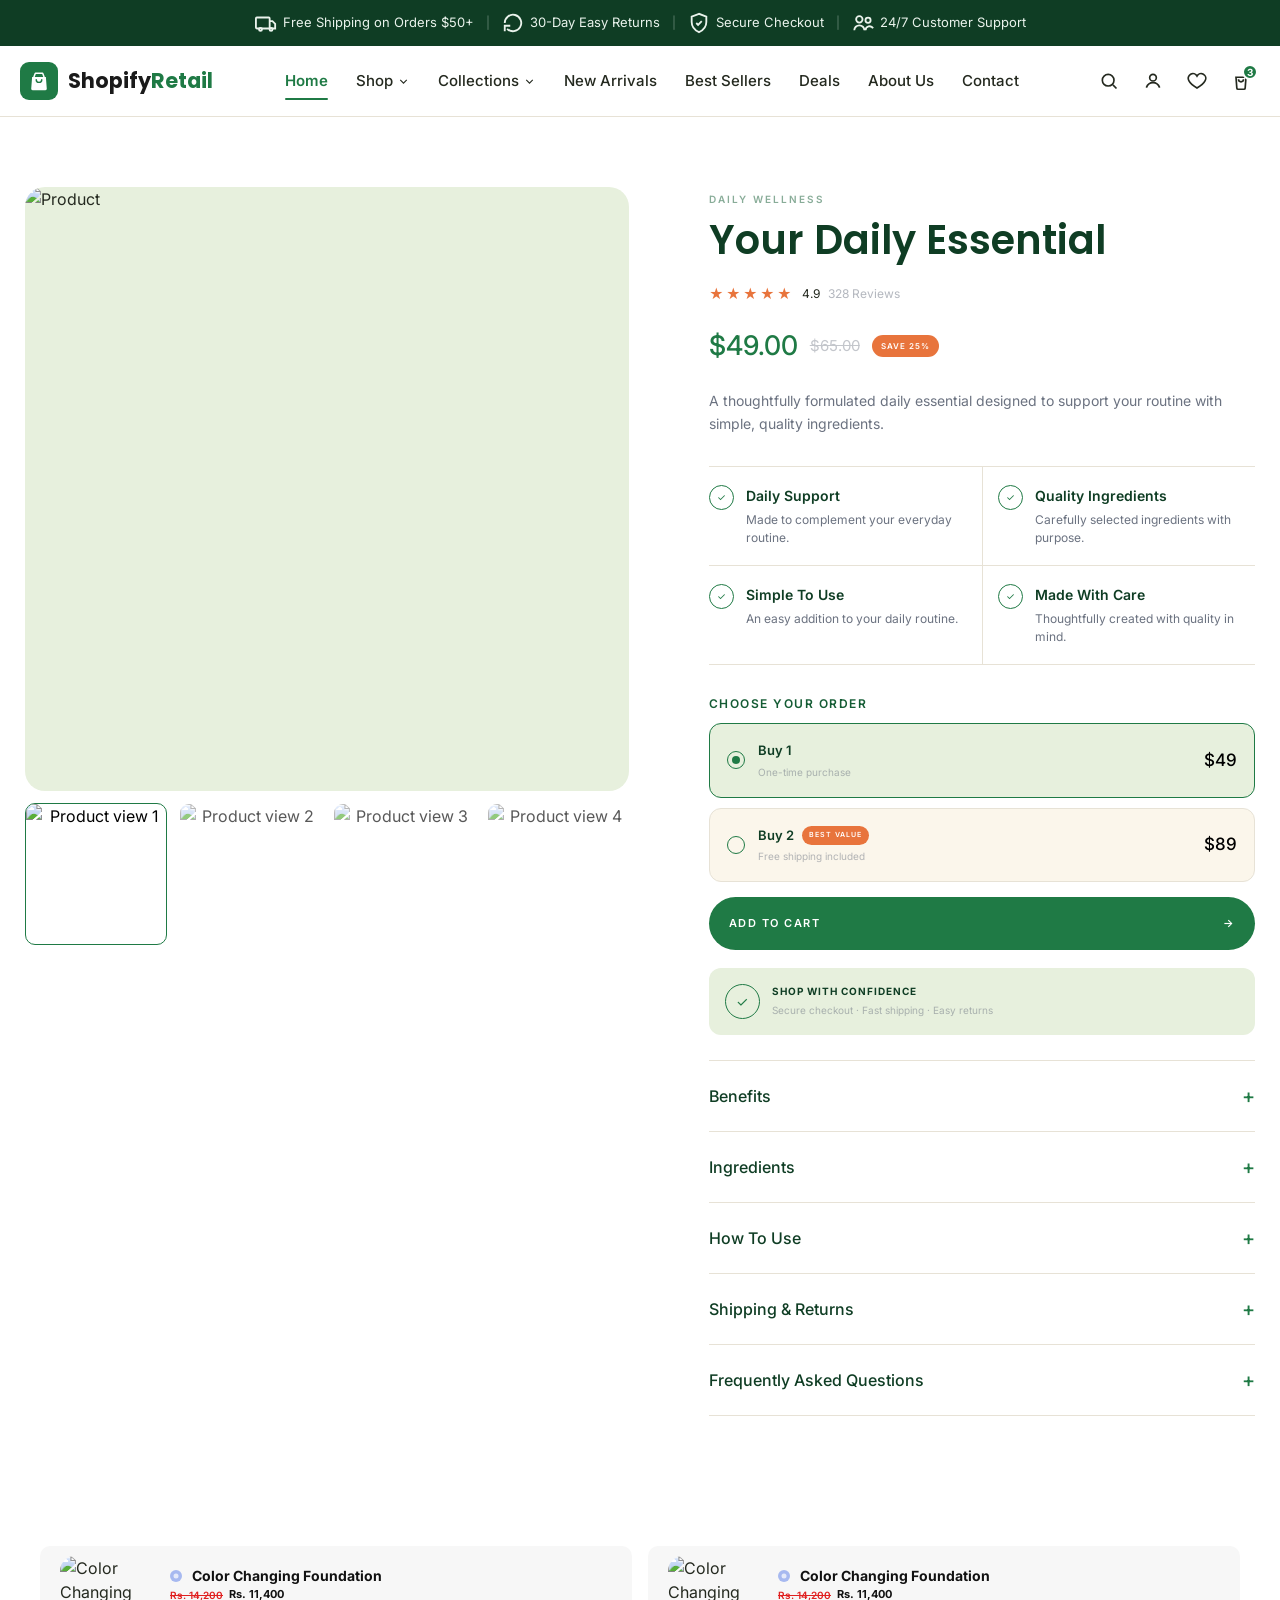
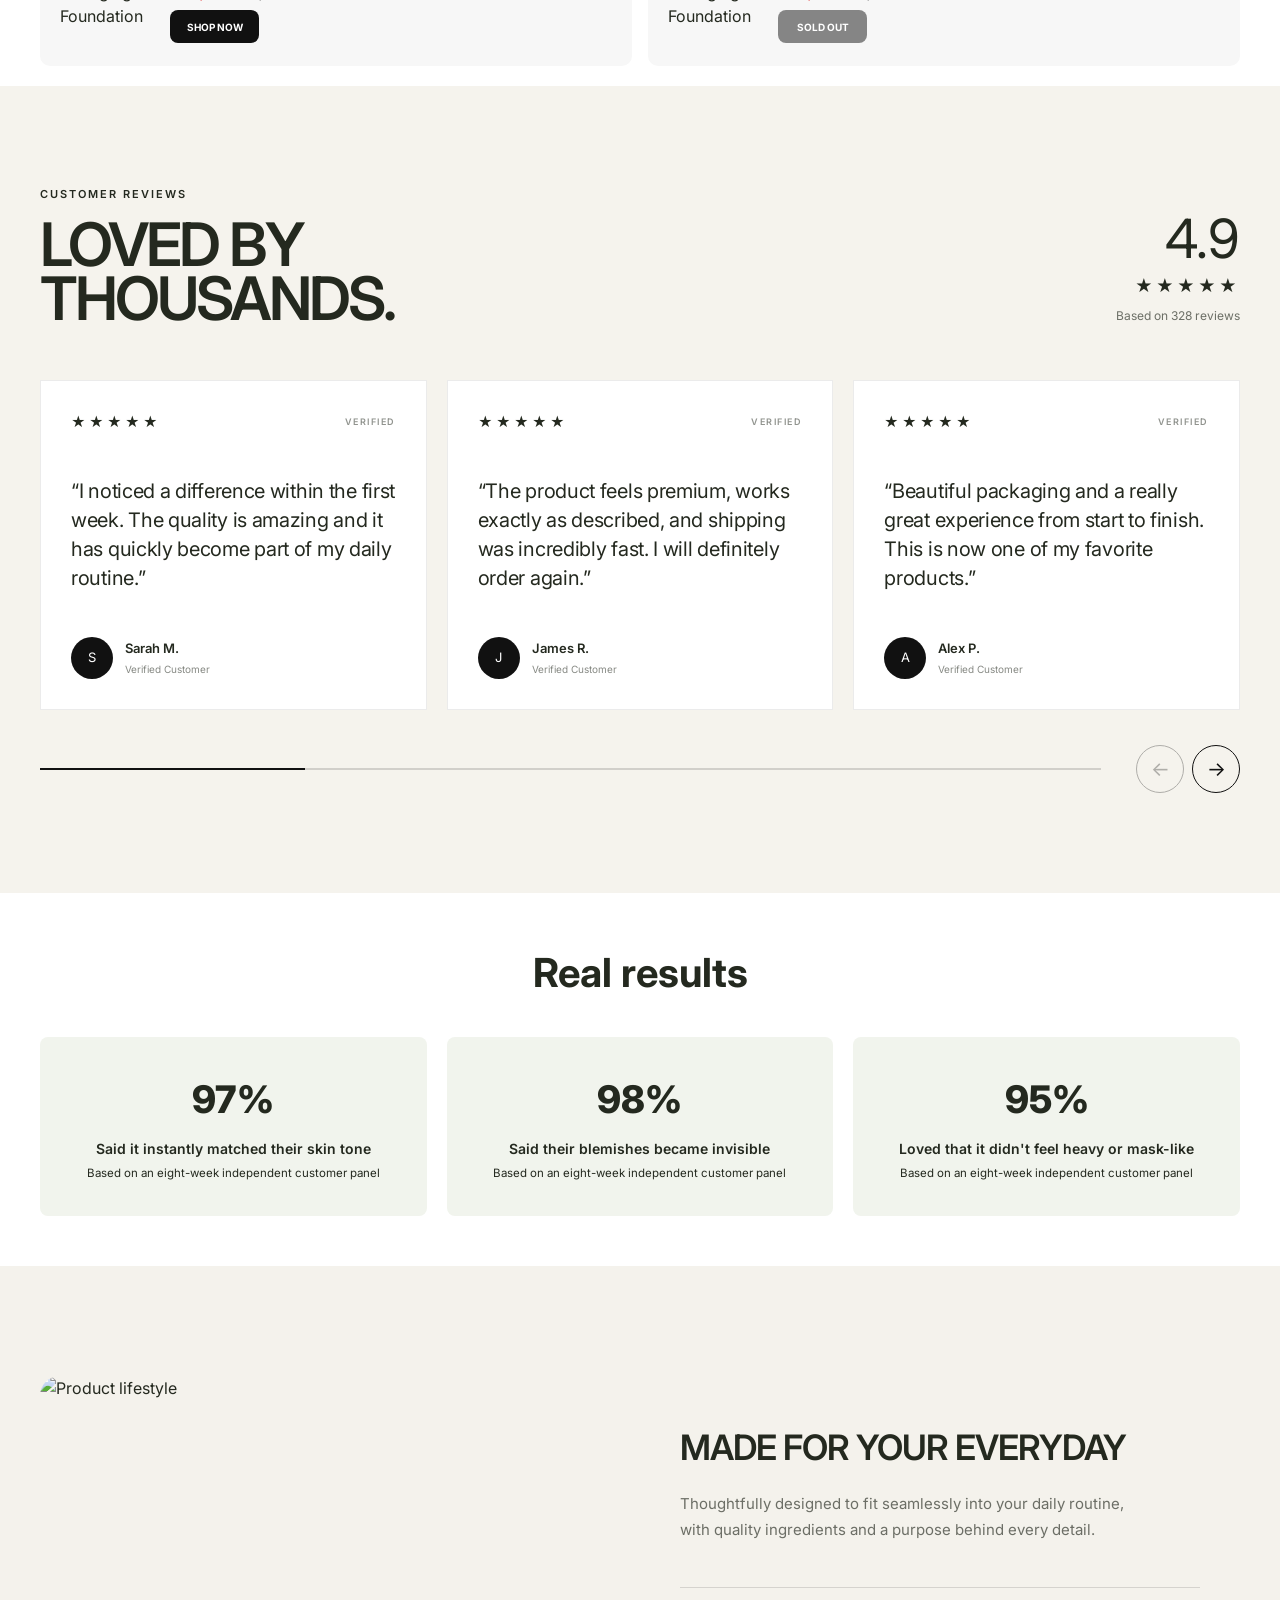
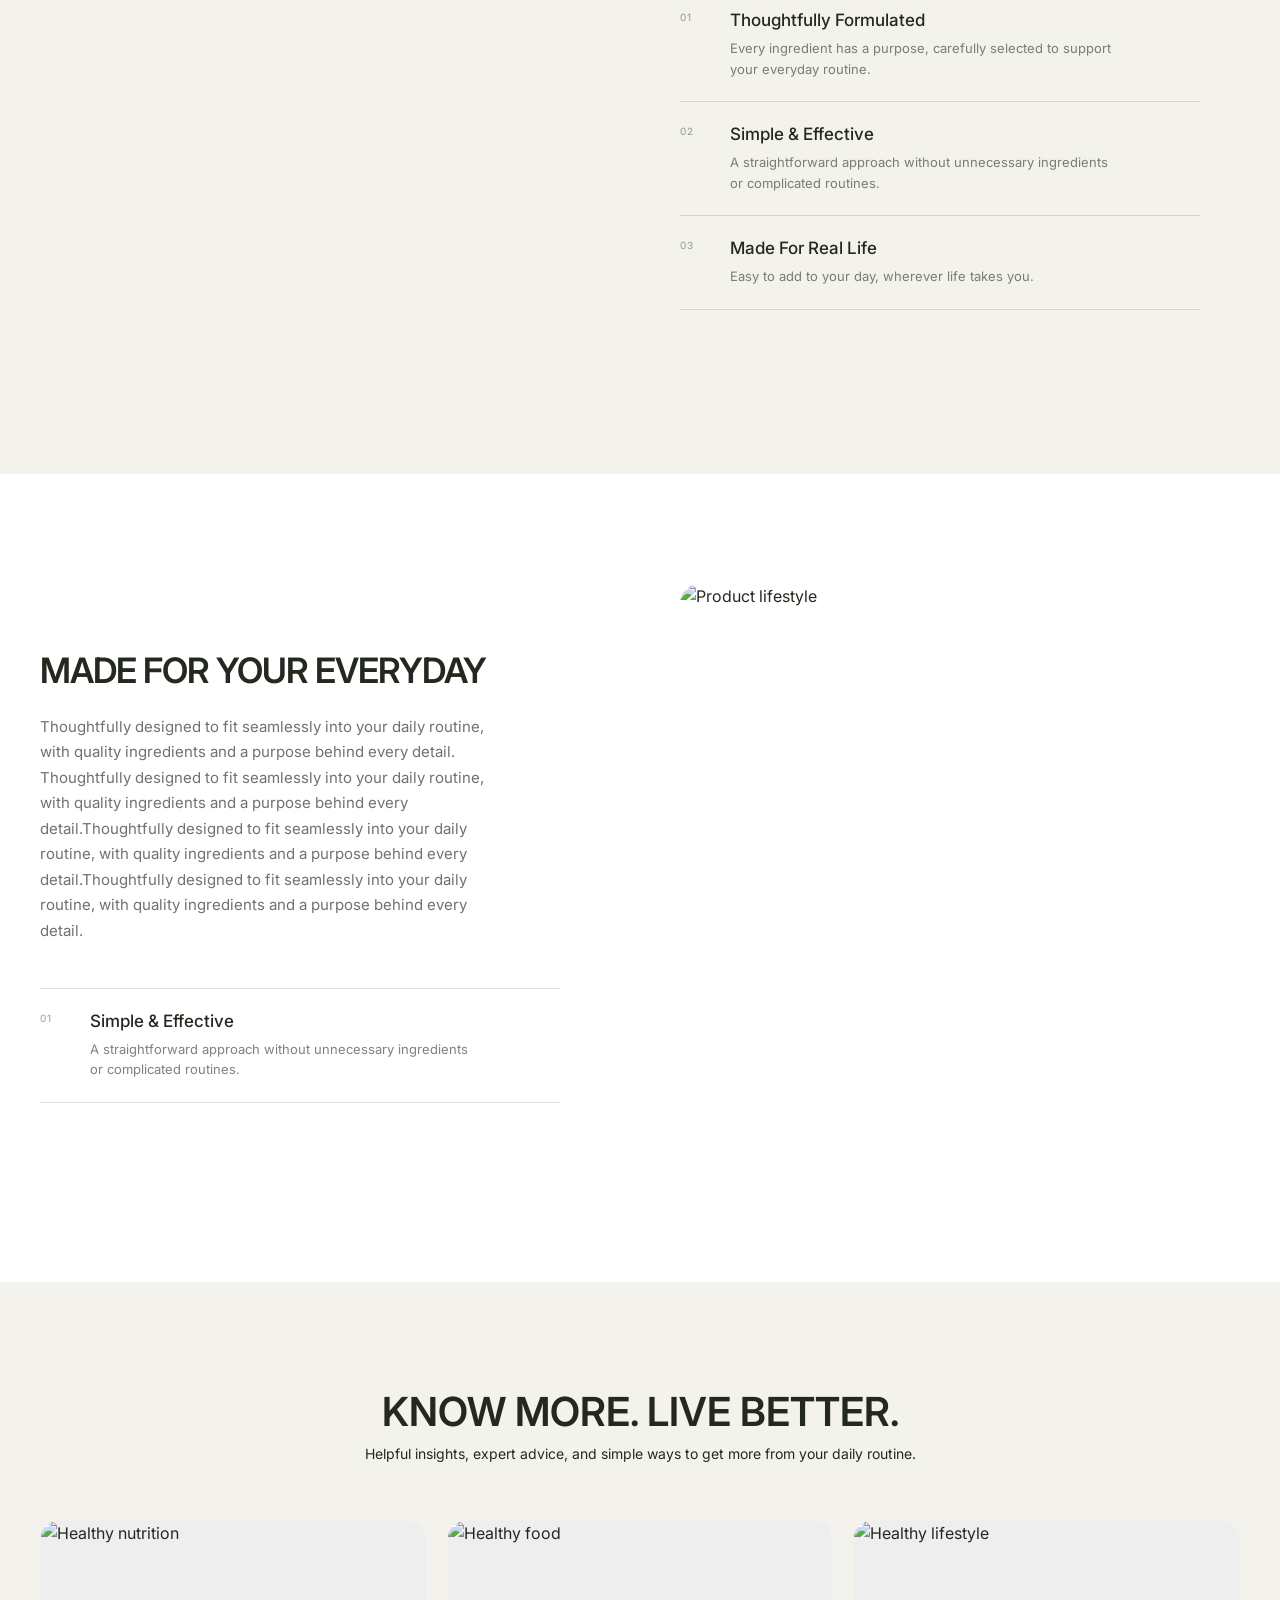
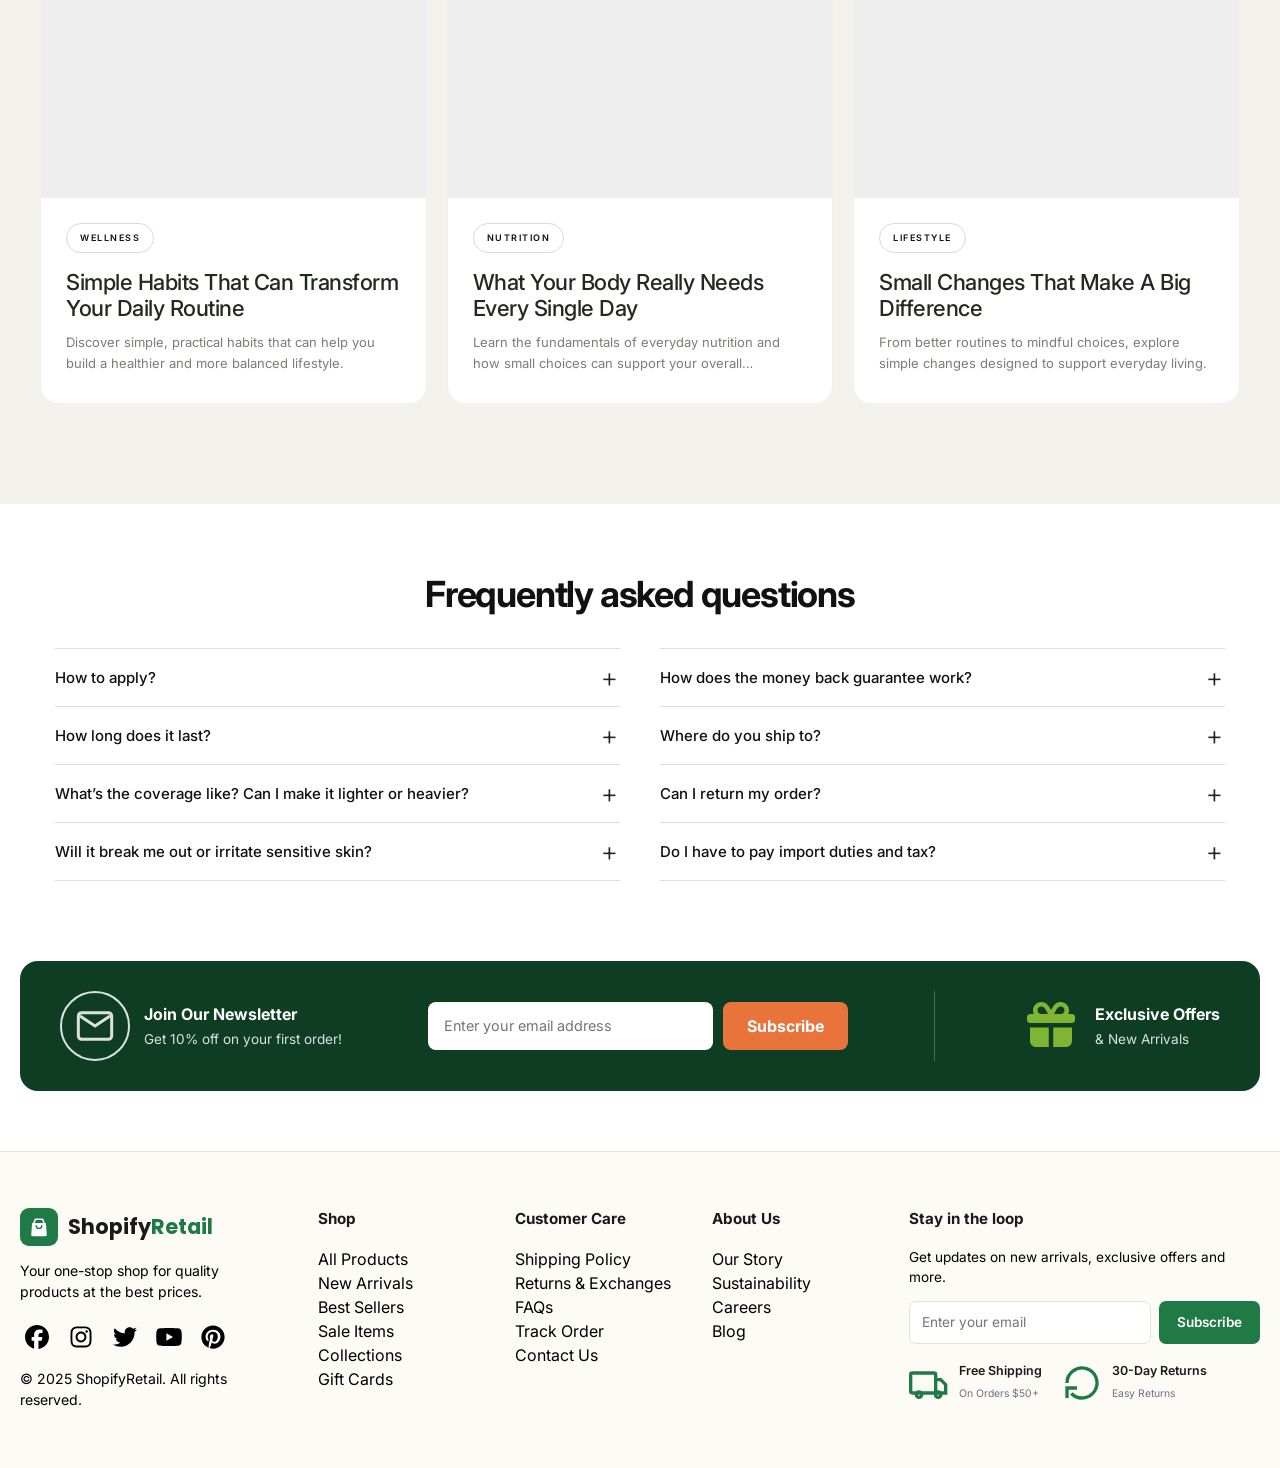
==== product.html @ 918b1acf "Theme" ====
<!DOCTYPE html>
<html lang="en">

<head>
  <meta charset="UTF-8">
  <meta name="viewport" content="width=device-width, initial-scale=1.0">
  <meta name="description" content="ShopifyRetail product detail page">
  <title>Premium Everyday Sneakers — ShopifyRetail</title>
  <link rel="preconnect" href="https://fonts.googleapis.com">
  <link rel="preconnect" href="https://fonts.gstatic.com" crossorigin>
  <link href="https://fonts.googleapis.com/css2?family=Inter:wght@400;500;600;700;800&family=Poppins:wght@400;500;600;700;800&display=swap" rel="stylesheet">
  <link rel="stylesheet" href="product.css">
  <link rel="stylesheet" href="style.css">
</head>

<body>


  <!-- ============ 1. TOP ANNOUNCEMENT BAR ============ -->
  <div class="announcement-bar">
    <div class="container announcement-inner">
      <div class="announcement-item">
        <svg viewBox="0 0 24 24" fill="none" stroke="currentColor" stroke-width="2">
          <rect x="1" y="6" width="15" height="12" rx="1" />
          <path d="M16 10h3l3 3v5h-6" />
          <circle cx="6" cy="19" r="1.6" />
          <circle cx="17.5" cy="19" r="1.6" />
        </svg>
        <span>Free Shipping on Orders $50+</span>
      </div>
      <span class="announcement-sep">|</span>
      <div class="announcement-item">
        <svg viewBox="0 0 24 24" fill="none" stroke="currentColor" stroke-width="2">
          <path d="M3 12a9 9 0 1 1 2.6 6.3" />
          <path d="M3 21v-6h6" />
        </svg>
        <span>30-Day Easy Returns</span>
      </div>
      <span class="announcement-sep">|</span>
      <div class="announcement-item">
        <svg viewBox="0 0 24 24" fill="none" stroke="currentColor" stroke-width="2">
          <path d="M12 2 4 5v6c0 5 3.4 9 8 11 4.6-2 8-6 8-11V5l-8-3Z" />
          <path d="m9 12 2 2 4-4" />
        </svg>
        <span>Secure Checkout</span>
      </div>
      <span class="announcement-sep">|</span>
      <div class="announcement-item">
        <svg viewBox="0 0 24 24" fill="none" stroke="currentColor" stroke-width="2">
          <circle cx="8" cy="8" r="3.5" />
          <path d="M2.5 20a5.5 5.5 0 0 1 11 0" />
          <circle cx="17.5" cy="9" r="2.8" />
          <path d="M14.8 20a4.4 4.4 0 0 1 8.2-2.2" />
        </svg>
        <span>24/7 Customer Support</span>
      </div>
    </div>
  </div>

  <!-- ============ 2. MAIN HEADER / NAVIGATION ============ -->
  <header class="site-header">
    <div class="container header-inner">
      <a href="#" class="logo">
        <span class="logo-badge">
          <svg viewBox="0 0 24 24" fill="none">
            <path d="M6.5 7.5 8 3.5h8l1.5 4" stroke="white" stroke-width="1.6" stroke-linecap="round"
              stroke-linejoin="round" />
            <path d="M4.5 7.5h15l1 13a1.5 1.5 0 0 1-1.5 1.6H5a1.5 1.5 0 0 1-1.5-1.6l1-13Z" fill="white" />
            <path d="M9 10.5a3 3 0 0 0 6 0" stroke="#1F7A45" stroke-width="1.6" stroke-linecap="round" />
          </svg>
        </span>
        <span class="logo-text">Shopify<span class="logo-accent">Retail</span></span>
      </a>

      <nav class="main-nav">
        <a href="#" class="active">Home</a>
        <a href="/product.html">Shop <svg class="chev" viewBox="0 0 24 24" fill="none" stroke="currentColor"
            stroke-width="2">
            <path d="m6 9 6 6 6-6" />
          </svg></a>
        <a href="#">Collections <svg class="chev" viewBox="0 0 24 24" fill="none" stroke="currentColor"
            stroke-width="2">
            <path d="m6 9 6 6 6-6" />
          </svg></a>
        <a href="#">New Arrivals</a>
        <a href="#">Best Sellers</a>
        <a href="#">Deals</a>
        <a href="#">About Us</a>
        <a href="#">Contact</a>
      </nav>

      <div class="header-icons">
        <button class="icon-btn" aria-label="Search"><svg viewBox="0 0 24 24" fill="none" stroke="currentColor"
            stroke-width="2">
            <circle cx="11" cy="11" r="7" />
            <path d="m21 21-4.3-4.3" />
          </svg></button>
        <button class="icon-btn" aria-label="Account"><svg viewBox="0 0 24 24" fill="none" stroke="currentColor"
            stroke-width="2">
            <circle cx="12" cy="8" r="4" />
            <path d="M4 20c1.5-4 5-6 8-6s6.5 2 8 6" />
          </svg></button>
        <button class="icon-btn" aria-label="Wishlist"><svg viewBox="0 0 24 24" fill="none" stroke="currentColor"
            stroke-width="2">
            <path d="M12 20.5s-7.5-4.6-9.8-9A5.3 5.3 0 0 1 12 6a5.3 5.3 0 0 1 9.8 5.5c-2.3 4.4-9.8 9-9.8 9Z" />
          </svg></button>
        <button class="icon-btn cart-btn" aria-label="Cart">
          <svg viewBox="0 0 24 24" fill="none" stroke="currentColor" stroke-width="2">
            <path d="M6 7.5h12l-1 13a1.5 1.5 0 0 1-1.5 1.4H8.5A1.5 1.5 0 0 1 7 20.5l-1-13Z" />
            <path d="M9 10a3 3 0 0 0 6 0" />
          </svg>
          <span class="cart-badge">3</span>
        </button>
        <button class="mobile-toggle" aria-label="Menu">
          <svg viewBox="0 0 24 24" fill="none" stroke="currentColor" stroke-width="2">
            <path d="M4 7h16M4 12h16M4 17h16" />
          </svg>
        </button>
      </div>
    </div>
    <nav class="mobile-nav" id="mobileNav">
      <a href="#">Home</a>
      <a href="#">Shop</a>
      <a href="#">Collections</a>
      <a href="#">New Arrivals</a>
      <a href="#">Best Sellers</a>
      <a href="#">Deals</a>
      <a href="#">About Us</a>
      <a href="#">Contact</a>
    </nav>
  </header>

  <!-- =========================================
     PRODUCT MAIN SECTION
========================================= -->

  <section class="pdp-section" id="product-information">
    <div class="pdp-container">
      <!-- ================================= LEFT — PRODUCT GALLERY ================================= -->
      <div class="pdp-gallery">
        <div class="pdp-main-image"> <img id="pdpMainImage"
            src="https://images.unsplash.com/photo-1608571423902-eed4a5ad8108?auto=format&fit=crop&w=1200&q=85"
            alt="Product"> </div>
        <div class="pdp-thumbnails"> <button class="pdp-thumbnail active"
            data-image="https://images.unsplash.com/photo-1608571423902-eed4a5ad8108?auto=format&fit=crop&w=1200&q=85">
            <img src="https://images.unsplash.com/photo-1608571423902-eed4a5ad8108?auto=format&fit=crop&w=300&q=80"
              alt="Product view 1"> </button> <button class="pdp-thumbnail"
            data-image="https://images.unsplash.com/photo-1598440947619-2c35fc9aa908?auto=format&fit=crop&w=1200&q=85">
            <img src="https://images.unsplash.com/photo-1598440947619-2c35fc9aa908?auto=format&fit=crop&w=300&q=80"
              alt="Product view 2"> </button> <button class="pdp-thumbnail"
            data-image="https://images.unsplash.com/photo-1611080541599-8c6dbde6ed28?auto=format&fit=crop&w=1200&q=85">
            <img src="https://images.unsplash.com/photo-1611080541599-8c6dbde6ed28?auto=format&fit=crop&w=300&q=80"
              alt="Product view 3"> </button> <button class="pdp-thumbnail"
            data-image="https://images.unsplash.com/photo-1556228578-8c89e6adf883?auto=format&fit=crop&w=1200&q=85">
            <img src="https://images.unsplash.com/photo-1556228578-8c89e6adf883?auto=format&fit=crop&w=300&q=80"
              alt="Product view 4"> </button> </div>
      </div> <!-- ================================= RIGHT — PRODUCT INFORMATION ================================= -->
      <div class="pdp-information">
        <div class="pdp-product-label"> DAILY WELLNESS </div>
        <h1 class="pdp-title"> Your Daily Essential </h1> <!-- Rating -->
        <div class="pdp-rating"> <span class="pdp-stars"> ★★★★★ </span> <span> 4.9 </span> <span
            class="pdp-review-count"> 328 Reviews </span> </div> <!-- Price -->
        <div class="pdp-price-wrapper"> <span class="pdp-price"> $49.00 </span> <span class="pdp-compare-price"> $65.00
          </span> <span class="pdp-save"> SAVE 25% </span> </div> <!-- Short Description -->
        <p class="pdp-description"> A thoughtfully formulated daily essential designed to support your routine with
          simple, quality ingredients. </p>
        <!-- ================================= BENEFITS ================================= -->
        <div class="pdp-benefits">
          <div class="pdp-benefit">
            <div class="pdp-benefit-icon"> ✓ </div>
            <div> <strong>Daily Support</strong>
              <p> Made to complement your everyday routine. </p>
            </div>
          </div>
          <div class="pdp-benefit">
            <div class="pdp-benefit-icon"> ✓ </div>
            <div> <strong>Quality Ingredients</strong>
              <p> Carefully selected ingredients with purpose. </p>
            </div>
          </div>
          <div class="pdp-benefit">
            <div class="pdp-benefit-icon"> ✓ </div>
            <div> <strong>Simple To Use</strong>
              <p> An easy addition to your daily routine. </p>
            </div>
          </div>
          <div class="pdp-benefit">
            <div class="pdp-benefit-icon"> ✓ </div>
            <div> <strong>Made With Care</strong>
              <p> Thoughtfully created with quality in mind. </p>
            </div>
          </div>
        </div> <!-- ================================= PURCHASE OPTIONS ================================= -->
        <div class="pdp-purchase-label"> CHOOSE YOUR ORDER </div>
        <div class="pdp-purchase-options"> <!-- Buy 1 --> <button class="pdp-purchase-option active"
            data-option="single"> <span class="pdp-radio"></span> <span class="pdp-option-content"> <strong> Buy 1
              </strong> <small> One-time purchase </small> </span> <span class="pdp-option-price"> $49 </span> </button>
          <!-- Buy 2 --> <button class="pdp-purchase-option" data-option="double"> <span class="pdp-radio"></span> <span
              class="pdp-option-content"> <strong> Buy 2 <span class="pdp-popular"> BEST VALUE </span> </strong> <small>
                Free shipping included </small> </span> <span class="pdp-option-price"> $89 </span> </button> </div>
        <!-- ================================= ADD TO CART ================================= --> <button
          class="pdp-add-to-cart"> <span>ADD TO CART</span> <span>→</span> </button>
        <!-- ================================= TRUST ================================= -->
        <div class="pdp-trust">
          <div class="pdp-trust-logo"> ✓ </div>
          <div> <strong> SHOP WITH CONFIDENCE </strong>
            <p> Secure checkout · Fast shipping · Easy returns </p>
          </div>
        </div> <!-- ================================= ACCORDIONS ================================= -->
        <div class="pdp-accordions"> <!-- Accordion 1 -->
          <div class="pdp-accordion"> <button class="pdp-accordion-button"> <span> Benefits </span> <span
                class="pdp-accordion-icon"> + </span> </button>
            <div class="pdp-accordion-content">
              <p> Designed to support your daily routine with a thoughtfully selected combination of quality ingredients
                and purposeful formulation. </p>
            </div>
          </div> <!-- Accordion 2 -->
          <div class="pdp-accordion"> <button class="pdp-accordion-button"> <span> Ingredients </span> <span
                class="pdp-accordion-icon"> + </span> </button>
            <div class="pdp-accordion-content">
              <p> Made with carefully selected ingredients. See the complete ingredient list on the product packaging
                for detailed information. </p>
            </div>
          </div> <!-- Accordion 3 -->
          <div class="pdp-accordion"> <button class="pdp-accordion-button"> <span> How To Use </span> <span
                class="pdp-accordion-icon"> + </span> </button>
            <div class="pdp-accordion-content">
              <p> Follow the recommended serving instructions on the product packaging and make it part of your
                preferred daily routine. </p>
            </div>
          </div> <!-- Accordion 4 -->
          <div class="pdp-accordion"> <button class="pdp-accordion-button"> <span> Shipping & Returns </span> <span
                class="pdp-accordion-icon"> + </span> </button>
            <div class="pdp-accordion-content">
              <p> Orders are carefully packed and shipped directly to you. Please review your store's shipping and
                return policy for current delivery times and terms. </p>
            </div>
          </div> <!-- Accordion 5 -->
          <div class="pdp-accordion"> <button class="pdp-accordion-button"> <span> Frequently Asked Questions </span>
              <span class="pdp-accordion-icon"> + </span> </button>
            <div class="pdp-accordion-content">
              <p> Have a question? Check our FAQ section for answers about the product, usage, shipping and orders. </p>
            </div>
          </div>
        </div>
      </div>
    </div>
  </section>

  <section class="mini-products-section">
    <div class="mini-products-container">

      <!-- PRODUCT 1 -->
      <div class="mini-product-card">

        <div class="mini-product-image">
          <img src="https://images.unsplash.com/photo-1595950653106-6c9ebd614d3a?auto=format&fit=crop&w=300&q=80"
            alt="Color Changing Foundation">
        </div>

        <div class="mini-product-info">

          <div class="mini-product-title-row">
            <span class="mini-product-dot"></span>

            <h3>Color Changing Foundation</h3>
          </div>

          <div class="mini-product-price">
            <span class="mini-product-old-price">Rs. 14,200</span>
            <span class="mini-product-current-price">Rs. 11,400</span>
          </div>

          <a href="#" class="mini-product-button">
            SHOP NOW
          </a>

        </div>

      </div>


      <!-- PRODUCT 2 -->
      <div class="mini-product-card">

        <div class="mini-product-image">
          <img src="https://images.unsplash.com/photo-1511499767150-a48a237f0083?auto=format&fit=crop&w=300&q=80"
            alt="Color Changing Foundation">
        </div>

        <div class="mini-product-info">

          <div class="mini-product-title-row">
            <span class="mini-product-dot"></span>

            <h3>Color Changing Foundation</h3>
          </div>

          <div class="mini-product-price">
            <span class="mini-product-old-price">Rs. 14,200</span>
            <span class="mini-product-current-price">Rs. 11,400</span>
          </div>

          <button class="mini-product-button sold-out" disabled>
            SOLD OUT
          </button>

        </div>

      </div>

    </div>
  </section>


  <!--  customer review -->

  <section class="reviews-section">
    <div class="reviews-container">

      <!-- Top Header -->
      <div class="reviews-top">
        <div class="reviews-heading">
          <span class="reviews-eyebrow">CUSTOMER REVIEWS</span>
          <h2>LOVED BY<br><span>THOUSANDS.</span></h2>
        </div>

        <div class="reviews-rating">
          <div class="rating-number">4.9</div>

          <div class="rating-stars">
            ★★★★★
          </div>

          <p>Based on 328 reviews</p>
        </div>
      </div>


      <!-- Slider -->
      <div class="reviews-slider-wrapper">

        <div class="reviews-slider" id="reviewsSlider">

          <!-- Review 1 -->
          <article class="review-card">
            <div class="review-card-top">
              <div class="review-stars">★★★★★</div>
              <span class="review-verified">VERIFIED</span>
            </div>

            <p class="review-text">
              “I noticed a difference within the first week. The quality is
              amazing and it has quickly become part of my daily routine.”
            </p>

            <div class="review-author">
              <div class="review-avatar">S</div>
              <div>
                <strong>Sarah M.</strong>
                <span>Verified Customer</span>
              </div>
            </div>
          </article>


          <!-- Review 2 -->
          <article class="review-card">
            <div class="review-card-top">
              <div class="review-stars">★★★★★</div>
              <span class="review-verified">VERIFIED</span>
            </div>

            <p class="review-text">
              “The product feels premium, works exactly as described, and
              shipping was incredibly fast. I will definitely order again.”
            </p>

            <div class="review-author">
              <div class="review-avatar">J</div>
              <div>
                <strong>James R.</strong>
                <span>Verified Customer</span>
              </div>
            </div>
          </article>


          <!-- Review 3 -->
          <article class="review-card">
            <div class="review-card-top">
              <div class="review-stars">★★★★★</div>
              <span class="review-verified">VERIFIED</span>
            </div>

            <p class="review-text">
              “Beautiful packaging and a really great experience from start
              to finish. This is now one of my favorite products.”
            </p>

            <div class="review-author">
              <div class="review-avatar">A</div>
              <div>
                <strong>Alex P.</strong>
                <span>Verified Customer</span>
              </div>
            </div>
          </article>


          <!-- Review 4 -->
          <article class="review-card">
            <div class="review-card-top">
              <div class="review-stars">★★★★★</div>
              <span class="review-verified">VERIFIED</span>
            </div>

            <p class="review-text">
              “Super easy to use and the results have been impressive. I
              really appreciate the clean ingredients and thoughtful design.”
            </p>

            <div class="review-author">
              <div class="review-avatar">E</div>
              <div>
                <strong>Emma K.</strong>
                <span>Verified Customer</span>
              </div>
            </div>
          </article>

          <!-- Review 3 -->
          <article class="review-card">
            <div class="review-card-top">
              <div class="review-stars">★★★★★</div>
              <span class="review-verified">VERIFIED</span>
            </div>

            <p class="review-text">
              “Beautiful packaging and a really great experience from start
              to finish. This is now one of my favorite products.”
            </p>

            <div class="review-author">
              <div class="review-avatar">A</div>
              <div>
                <strong>Alex P.</strong>
                <span>Verified Customer</span>
              </div>
            </div>
          </article>


          <!-- Review 4 -->
          <article class="review-card">
            <div class="review-card-top">
              <div class="review-stars">★★★★★</div>
              <span class="review-verified">VERIFIED</span>
            </div>

            <p class="review-text">
              “Super easy to use and the results have been impressive. I
              really appreciate the clean ingredients and thoughtful design.”
            </p>

            <div class="review-author">
              <div class="review-avatar">E</div>
              <div>
                <strong>Emma K.</strong>
                <span>Verified Customer</span>
              </div>
            </div>
          </article>


        </div>

      </div>


      <!-- Slider Controls -->
      <div class="reviews-controls">

        <!-- Progress -->
        <div class="reviews-progress">
          <div class="reviews-progress-bar" id="reviewsProgress"></div>
        </div>

        <!-- Arrows -->
        <div class="reviews-arrows">
          <button class="review-arrow review-prev" id="reviewPrev" aria-label="Previous review">
            ←
          </button>

          <button class="review-arrow review-next" id="reviewNext" aria-label="Next review">
            →
          </button>
        </div>

      </div>

    </div>
  </section>

  <!-- REAL RESULTS -->
  <section class="results-section">
    <div class="wrap">
      <h2>Real results</h2>
      <div class="results-grid">
        <div class="result-card">
          <div class="pct">97%</div>
          <div class="label">Said it instantly matched their skin tone</div>
          <div class="sub">Based on an eight-week independent customer panel</div>
        </div>
        <div class="result-card">
          <div class="pct">98%</div>
          <div class="label">Said their blemishes became invisible</div>
          <div class="sub">Based on an eight-week independent customer panel</div>
        </div>
        <div class="result-card">
          <div class="pct">95%</div>
          <div class="label">Loved that it didn't feel heavy or mask-like</div>
          <div class="sub">Based on an eight-week independent customer panel</div>
        </div>
      </div>
    </div>
  </section>

  <!-- image with text -->

  <section class="image-content-section">
    <div class="image-content-container"> <!-- LEFT IMAGE -->
      <div class="image-content-image"> <img
          src="https://images.unsplash.com/photo-1553062407-98eeb64c6a62?auto=format&fit=crop&w=400&q=80"
          alt="Product lifestyle"> </div> <!-- RIGHT CONTENT -->
      <div class="image-content-content">
        <h2> MADE FOR YOUR EVERYDAY </h2>
        <p class="image-content-intro"> Thoughtfully designed to fit seamlessly into your daily routine, with quality
          ingredients and a purpose behind every detail. </p> <!-- POINT 1 -->
        <div class="image-content-point"> <span class="image-content-point-number">01</span>
          <div>
            <h3>Thoughtfully Formulated</h3>
            <p> Every ingredient has a purpose, carefully selected to support your everyday routine. </p>
          </div>
        </div> <!-- POINT 2 -->
        <div class="image-content-point"> <span class="image-content-point-number">02</span>
          <div>
            <h3>Simple & Effective</h3>
            <p> A straightforward approach without unnecessary ingredients or complicated routines. </p>
          </div>
        </div> <!-- POINT 3 -->
        <div class="image-content-point"> <span class="image-content-point-number">03</span>
          <div>
            <h3>Made For Real Life</h3>
            <p> Easy to add to your day, wherever life takes you. </p>
          </div>
        </div>
      </div>
    </div>
  </section>

  <!-- image with text -->

  <section class="image-content-section image-content-section-two">
    <div class="image-content-container-two">
      <!-- RIGHT CONTENT -->
      <div class="image-content-content">
        <h2> MADE FOR YOUR EVERYDAY </h2>
        <p class="image-content-intro"> Thoughtfully designed to fit seamlessly into your daily routine, with quality
          ingredients and a purpose behind every detail. Thoughtfully designed to fit seamlessly into your daily
          routine, with quality
          ingredients and a purpose behind every detail.Thoughtfully designed to fit seamlessly into your daily routine,
          with quality
          ingredients and a purpose behind every detail.Thoughtfully designed to fit seamlessly into your daily routine,
          with quality
          ingredients and a purpose behind every detail. </p>
        <div class="image-content-point"> <span class="image-content-point-number">01</span>
          <div>
            <h3>Simple & Effective</h3>
            <p> A straightforward approach without unnecessary ingredients or complicated routines. </p>
          </div>
        </div>
      </div>
      <!-- LEFT IMAGE -->
      <div class="image-content-image"> <img
          src="https://images.unsplash.com/photo-1553062407-98eeb64c6a62?auto=format&fit=crop&w=400&q=80"
          alt="Product lifestyle"> </div>
    </div>
  </section>

  <!-- blog section -->
  <section class="product-blog-section">
    <div class="product-blog-container"> <!-- Center Header -->
      <div class="product-blog-header">
        <h2> KNOW MORE. LIVE BETTER.</h2>
        <p> Helpful insights, expert advice, and simple ways to get more from your daily routine. </p>
      </div> <!-- Blog Cards -->
      <div class="product-blog-grid"> <!-- Blog Card -->
        <article class="product-blog-card"> <a href="#" class="product-blog-image"> <img
              src="https://images.unsplash.com/photo-1483985988355-763728e1935b?auto=format&fit=crop&w=800&q=80"
              alt="Healthy nutrition"> </a>
          <div class="product-blog-content"> <a href="#" class="product-blog-category"> WELLNESS </a>
            <h3> Simple Habits That Can Transform Your Daily Routine </h3>
            <p> Discover simple, practical habits that can help you build a healthier and more balanced lifestyle. </p>
          </div>
        </article> <!-- Blog Card -->
        <article class="product-blog-card"> <a href="#" class="product-blog-image"> <img
              src="https://images.unsplash.com/photo-1516257984-b1b4d707412e?auto=format&fit=crop&w=800&q=80"
              alt="Healthy food"> </a>
          <div class="product-blog-content"> <a href="#" class="product-blog-category"> NUTRITION </a>
            <h3> What Your Body Really Needs Every Single Day </h3>
            <p> Learn the fundamentals of everyday nutrition and how small choices can support your overall wellbeing.
            </p>
          </div>
        </article> <!-- Blog Card -->
        <article class="product-blog-card"> <a href="#" class="product-blog-image"> <img
              src="https://images.unsplash.com/photo-1584917865442-de89df76afd3?auto=format&fit=crop&w=800&q=80"
              alt="Healthy lifestyle"> </a>
          <div class="product-blog-content"> <a href="#" class="product-blog-category"> LIFESTYLE </a>
            <h3> Small Changes That Make A Big Difference </h3>
            <p> From better routines to mindful choices, explore simple changes designed to support everyday living.
            </p>
          </div>
        </article>
      </div>
    </div>
  </section>

  <!-- =========================
     FAQ SECTION
========================= -->
  <section class="faq-section">
    <div class="faq-container">

      <h2 class="faq-title">
        Frequently asked questions
      </h2>

      <div class="faq-grid">

        <!-- LEFT COLUMN -->
        <div class="faq-column">

          <!-- FAQ 1 -->
          <div class="faq-item">
            <button class="faq-question" type="button">
              <span>How to apply?</span>
              <span class="faq-icon">+</span>
            </button>

            <div class="faq-answer">
              <p>
                Apply a small amount of foundation to your skin and
                blend evenly using your fingers, brush, or makeup sponge.
              </p>
            </div>
          </div>


          <!-- FAQ 2 -->
          <div class="faq-item">
            <button class="faq-question" type="button">
              <span>How long does it last?</span>
              <span class="faq-icon">+</span>
            </button>

            <div class="faq-answer">
              <p>
                The lightweight formula is designed for long-lasting
                everyday wear while maintaining a natural-looking finish.
              </p>
            </div>
          </div>


          <!-- FAQ 3 -->
          <div class="faq-item">
            <button class="faq-question" type="button">
              <span>
                What’s the coverage like? Can I make it lighter or heavier?
              </span>
              <span class="faq-icon">+</span>
            </button>

            <div class="faq-answer">
              <p>
                Yes. The coverage is buildable, allowing you to create
                a lighter everyday look or add additional layers for
                more coverage where needed.
              </p>
            </div>
          </div>


          <!-- FAQ 4 -->
          <div class="faq-item">
            <button class="faq-question" type="button">
              <span>
                Will it break me out or irritate sensitive skin?
              </span>
              <span class="faq-icon">+</span>
            </button>

            <div class="faq-answer">
              <p>
                The formula is designed with skin-friendly ingredients.
                However, if you have particularly sensitive skin,
                we recommend checking the full ingredient list first.
              </p>
            </div>
          </div>

        </div>


        <!-- RIGHT COLUMN -->
        <div class="faq-column">

          <!-- FAQ 5 -->
          <div class="faq-item">
            <button class="faq-question" type="button">
              <span>
                How does the money back guarantee work?
              </span>
              <span class="faq-icon">+</span>
            </button>

            <div class="faq-answer">
              <p>
                If you're not completely satisfied with your purchase,
                you can contact us within the applicable guarantee period
                and we'll help you with the return process.
              </p>
            </div>
          </div>


          <!-- FAQ 6 -->
          <div class="faq-item">
            <button class="faq-question" type="button">
              <span>Where do you ship to?</span>
              <span class="faq-icon">+</span>
            </button>

            <div class="faq-answer">
              <p>
                We ship to supported destinations worldwide.
                Shipping availability and delivery times are shown
                during checkout.
              </p>
            </div>
          </div>


          <!-- FAQ 7 -->
          <div class="faq-item">
            <button class="faq-question" type="button">
              <span>Can I return my order?</span>
              <span class="faq-icon">+</span>
            </button>

            <div class="faq-answer">
              <p>
                Yes. Eligible products can be returned according to
                our return policy. Please contact our support team
                if you need assistance.
              </p>
            </div>
          </div>


          <!-- FAQ 8 -->
          <div class="faq-item">
            <button class="faq-question" type="button">
              <span>
                Do I have to pay import duties and tax?
              </span>
              <span class="faq-icon">+</span>
            </button>

            <div class="faq-answer">
              <p>
                Import duties and taxes may vary depending on your
                destination and local regulations. Any applicable
                charges are the customer's responsibility.
              </p>
            </div>
          </div>

        </div>

      </div>

    </div>
  </section>

  <!-- ============ 7. NEWSLETTER SECTION ============ -->
  <section class="newsletter">
    <div class="container">
      <div class="newsletter-box">
        <div class="newsletter-left">
          <span class="mail-circle"><svg viewBox="0 0 24 24" fill="none" stroke="currentColor" stroke-width="1.8">
              <rect x="2" y="4" width="20" height="16" rx="2" />
              <path d="m3 6 9 6 9-6" />
            </svg></span>
          <div>
            <strong>Join Our Newsletter</strong>
            <span>Get 10% off on your first order!</span>
          </div>
        </div>
        <form class="newsletter-form">
          <input type="email" placeholder="Enter your email address" aria-label="Email address" required>
          <button type="submit">Subscribe</button>
        </form>
        <span class="newsletter-divider"></span>
        <div class="newsletter-right">
          <svg xmlns="http://www.w3.org/2000/svg" viewBox="0 0 640 640">
            <path
              d="M385.5 132.8C393.1 119.9 406.9 112 421.8 112L424 112C446.1 112 464 129.9 464 152C464 174.1 446.1 192 424 192L350.7 192L385.5 132.8zM254.5 132.8L289.3 192L216 192C193.9 192 176 174.1 176 152C176 129.9 193.9 112 216 112L218.2 112C233.1 112 247 119.9 254.5 132.8zM344.1 108.5L320 149.5L295.9 108.5C279.7 80.9 250.1 64 218.2 64L216 64C167.4 64 128 103.4 128 152C128 166.4 131.5 180 137.6 192L96 192C78.3 192 64 206.3 64 224L64 256C64 273.7 78.3 288 96 288L544 288C561.7 288 576 273.7 576 256L576 224C576 206.3 561.7 192 544 192L502.4 192C508.5 180 512 166.4 512 152C512 103.4 472.6 64 424 64L421.8 64C389.9 64 360.3 80.9 344.1 108.4zM544 336L344 336L344 544L480 544C515.3 544 544 515.3 544 480L544 336zM296 336L96 336L96 480C96 515.3 124.7 544 160 544L296 544L296 336z" />
          </svg>
          <div>
            <strong>Exclusive Offers</strong>
            <span>& New Arrivals</span>
          </div>
        </div>
      </div>
    </div>
  </section>

  <!-- =========================================
     STICKY PRODUCT BAR
========================================= -->

  <div class="sticky-product-bar" id="stickyProductBar">

    <div class="sticky-product-inner">

      <!-- PRODUCT INFO -->
      <div class="sticky-product-info">

        <div class="sticky-product-image">
          <img src="https://images.unsplash.com/photo-1608571423902-eed4a5ad8108?auto=format&fit=crop&w=200&q=80"
            alt="Product">
        </div>

        <div class="sticky-product-details">

          <h3>
            Your Daily Essential
          </h3>

          <div class="sticky-product-price">

            <span class="sticky-current-price">
              $49.00
            </span>

            <span class="sticky-compare-price">
              $65.00
            </span>

          </div>

        </div>

      </div>


      <!-- ADD TO CART -->
      <button type="button" class="sticky-add-to-cart" id="stickyAddToCart">
        <span>ADD TO CART</span>
      </button>

    </div>

  </div>

  <!-- ============ 8. FOOTER ============ -->
  <footer class="site-footer">
    <div class="container footer-grid">
      <div class="footer-col footer-brand">
        <a href="#" class="logo">
          <span class="logo-badge">
            <svg viewBox="0 0 24 24" fill="none">
              <path d="M6.5 7.5 8 3.5h8l1.5 4" stroke="white" stroke-width="1.6" stroke-linecap="round"
                stroke-linejoin="round" />
              <path d="M4.5 7.5h15l1 13a1.5 1.5 0 0 1-1.5 1.6H5a1.5 1.5 0 0 1-1.5-1.6l1-13Z" fill="white" />
              <path d="M9 10.5a3 3 0 0 0 6 0" stroke="#1F7A45" stroke-width="1.6" stroke-linecap="round" />
            </svg>
          </span>
          <span class="logo-text">Shopify<span class="logo-accent">Retail</span></span>
        </a>
        <p>Your one-stop shop for quality products at the best prices.</p>
        <div class="social-icons">
          <a href="#" aria-label="Facebook">
            <svg xmlns="http://www.w3.org/2000/svg" viewBox="0 0 640 640">
              <path
                d="M576 320C576 178.6 461.4 64 320 64C178.6 64 64 178.6 64 320C64 440 146.7 540.8 258.2 568.5L258.2 398.2L205.4 398.2L205.4 320L258.2 320L258.2 286.3C258.2 199.2 297.6 158.8 383.2 158.8C399.4 158.8 427.4 162 438.9 165.2L438.9 236C432.9 235.4 422.4 235 409.3 235C367.3 235 351.1 250.9 351.1 292.2L351.1 320L434.7 320L420.3 398.2L351 398.2L351 574.1C477.8 558.8 576 450.9 576 320z" />
            </svg>
          </a>
          <a href="#" aria-label="Instagram">
            <svg xmlns="http://www.w3.org/2000/svg" viewBox="0 0 640 640">
              <path
                d="M320.3 205C256.8 204.8 205.2 256.2 205 319.7C204.8 383.2 256.2 434.8 319.7 435C383.2 435.2 434.8 383.8 435 320.3C435.2 256.8 383.8 205.2 320.3 205zM319.7 245.4C360.9 245.2 394.4 278.5 394.6 319.7C394.8 360.9 361.5 394.4 320.3 394.6C279.1 394.8 245.6 361.5 245.4 320.3C245.2 279.1 278.5 245.6 319.7 245.4zM413.1 200.3C413.1 185.5 425.1 173.5 439.9 173.5C454.7 173.5 466.7 185.5 466.7 200.3C466.7 215.1 454.7 227.1 439.9 227.1C425.1 227.1 413.1 215.1 413.1 200.3zM542.8 227.5C541.1 191.6 532.9 159.8 506.6 133.6C480.4 107.4 448.6 99.2 412.7 97.4C375.7 95.3 264.8 95.3 227.8 97.4C192 99.1 160.2 107.3 133.9 133.5C107.6 159.7 99.5 191.5 97.7 227.4C95.6 264.4 95.6 375.3 97.7 412.3C99.4 448.2 107.6 480 133.9 506.2C160.2 532.4 191.9 540.6 227.8 542.4C264.8 544.5 375.7 544.5 412.7 542.4C448.6 540.7 480.4 532.5 506.6 506.2C532.8 480 541 448.2 542.8 412.3C544.9 375.3 544.9 264.5 542.8 227.5zM495 452C487.2 471.6 472.1 486.7 452.4 494.6C422.9 506.3 352.9 503.6 320.3 503.6C287.7 503.6 217.6 506.2 188.2 494.6C168.6 486.8 153.5 471.7 145.6 452C133.9 422.5 136.6 352.5 136.6 319.9C136.6 287.3 134 217.2 145.6 187.8C153.4 168.2 168.5 153.1 188.2 145.2C217.7 133.5 287.7 136.2 320.3 136.2C352.9 136.2 423 133.6 452.4 145.2C472 153 487.1 168.1 495 187.8C506.7 217.3 504 287.3 504 319.9C504 352.5 506.7 422.6 495 452z" />
            </svg>
          </a>
          <a href="#" aria-label="Twitter">
            <svg xmlns="http://www.w3.org/2000/svg" viewBox="0 0 640 640">
              <path
                d="M523.4 215.7C523.7 220.2 523.7 224.8 523.7 229.3C523.7 368 418.1 527.9 225.1 527.9C165.6 527.9 110.4 510.7 64 480.8C72.4 481.8 80.6 482.1 89.3 482.1C138.4 482.1 183.5 465.5 219.6 437.3C173.5 436.3 134.8 406.1 121.5 364.5C128 365.5 134.5 366.1 141.3 366.1C150.7 366.1 160.1 364.8 168.9 362.5C120.8 352.8 84.8 310.5 84.8 259.5L84.8 258.2C98.8 266 115 270.9 132.2 271.5C103.9 252.7 85.4 220.5 85.4 184.1C85.4 164.6 90.6 146.7 99.7 131.1C151.4 194.8 229 236.4 316.1 240.9C314.5 233.1 313.5 225 313.5 216.9C313.5 159.1 360.3 112 418.4 112C448.6 112 475.9 124.7 495.1 145.1C518.8 140.6 541.6 131.8 561.7 119.8C553.9 144.2 537.3 164.6 515.6 177.6C536.7 175.3 557.2 169.5 576 161.4C561.7 182.2 543.8 200.7 523.4 215.7z" />
            </svg>
          </a>
          <a href="#" aria-label="YouTube">
            <svg xmlns="http://www.w3.org/2000/svg" viewBox="0 0 640 640">
              <path
                d="M581.7 188.1C575.5 164.4 556.9 145.8 533.4 139.5C490.9 128 320.1 128 320.1 128C320.1 128 149.3 128 106.7 139.5C83.2 145.8 64.7 164.4 58.4 188.1C47 231 47 320.4 47 320.4C47 320.4 47 409.8 58.4 452.7C64.7 476.3 83.2 494.2 106.7 500.5C149.3 512 320.1 512 320.1 512C320.1 512 490.9 512 533.5 500.5C557 494.2 575.5 476.3 581.8 452.7C593.2 409.8 593.2 320.4 593.2 320.4C593.2 320.4 593.2 231 581.8 188.1zM264.2 401.6L264.2 239.2L406.9 320.4L264.2 401.6z" />
            </svg>
          </a>
          <a href="#" aria-label="Pinterest">
            <svg xmlns="http://www.w3.org/2000/svg" viewBox="0 0 640 640">
              <path
                d="M568 320C568 457 457 568 320 568C294.4 568 269.8 564.1 246.6 556.9C256.7 540.4 271.8 513.4 277.4 491.9C280.4 480.3 292.8 432.9 292.8 432.9C300.9 448.3 324.5 461.4 349.6 461.4C424.4 461.4 478.3 392.6 478.3 307.1C478.3 225.2 411.4 163.9 325.4 163.9C218.4 163.9 161.5 235.7 161.5 314C161.5 350.4 180.9 395.7 211.8 410.1C216.5 412.3 219 411.3 220.1 406.8C220.9 403.4 225.1 386.5 227 378.7C227.6 376.2 227.3 374 225.3 371.6C215.2 359.1 207 336.3 207 315C207 260.3 248.4 207.4 319 207.4C379.9 207.4 422.6 248.9 422.6 308.3C422.6 375.4 388.7 421.9 344.6 421.9C320.3 421.9 302 401.8 307.9 377.1C314.9 347.6 328.4 315.8 328.4 294.5C328.4 275.5 318.2 259.6 297 259.6C272.1 259.6 252.1 285.3 252.1 319.8C252.1 341.8 259.5 356.6 259.5 356.6C259.5 356.6 235 460.4 230.5 479.8C225.5 501.2 227.5 531.4 229.6 551C137.4 514.9 72 425.1 72 320C72 183 183 72 320 72C457 72 568 183 568 320z" />
            </svg>
          </a>
        </div>
        <div class="footer-bottom-c">
          <p>© 2025 ShopifyRetail. All rights reserved.</p>
        </div>
      </div>

      <nav class="footer-col">
        <h4>Shop</h4>
        <a href="#">All Products</a>
        <a href="#">New Arrivals</a>
        <a href="#">Best Sellers</a>
        <a href="#">Sale Items</a>
        <a href="#">Collections</a>
        <a href="#">Gift Cards</a>
      </nav>

      <nav class="footer-col">
        <h4>Customer Care</h4>
        <a href="#">Shipping Policy</a>
        <a href="#">Returns & Exchanges</a>
        <a href="#">FAQs</a>
        <a href="#">Track Order</a>
        <a href="#">Contact Us</a>
      </nav>

      <nav class="footer-col">
        <h4>About Us</h4>
        <a href="#">Our Story</a>
        <a href="#">Sustainability</a>
        <a href="#">Careers</a>
        <a href="#">Blog</a>
      </nav>

      <div class="footer-col footer-loop">
        <h4>Stay in the loop</h4>
        <p>Get updates on new arrivals, exclusive offers and more.</p>
        <form class="footer-form">
          <input type="email" placeholder="Enter your email" aria-label="Email address" required>
          <button type="submit">Subscribe</button>
        </form>
        <div class="footer-perks">
          <div class="free-shiping-cus">
            <svg viewBox="0 0 24 24" fill="none" stroke="currentColor" stroke-width="2">
              <rect x="1" y="6" width="15" height="12" rx="1" />
              <path d="M16 10h3l3 3v5h-6" />
              <circle cx="6" cy="19" r="1.6" />
              <circle cx="17.5" cy="19" r="1.6" />
            </svg>
            <span>Free Shipping<br><small>On Orders $50+</small></span>
          </div>
          <div class="free-shiping-cus">
            <svg viewBox="0 0 24 24" fill="none" stroke="currentColor" stroke-width="2">
              <path d="M3 12a9 9 0 1 1 2.6 6.3" />
              <path d="M3 21v-6h6" />
            </svg>
            <span>30-Day Returns<br><small>Easy Returns</small></span>
          </div>
        </div>
      </div>
    </div>

  </footer>

  <script src="prouct.js"></script>
</body>

</html>
---- product.css ----
/* =========================================
   PRODUCT MAIN SECTION
========================================= */
.pdp-section {
  width: 100%;
  padding: 70px 0 110px;
  background: #f4f2ec;
  overflow: hidden;
}

.pdp-container {
  width: min(1280px, calc(100% - 50px));
  margin: 0 auto;
  display: grid;
  grid-template-columns: minmax(0, 1.05fr) minmax(430px, .95fr);
  gap: 80px;
  align-items: start;
}

/* ================================= LEFT GALLERY ================================= */
.pdp-gallery {
  position: sticky;
  top: 0px;
}

.pdp-main-image {
  width: 100%;
  aspect-ratio: 1 / 1;
  overflow: hidden;
  border-radius: 20px;
  background: #e9e7e0;
}

.pdp-main-image img {
  width: 100%;
  height: 100%;
  display: block;
  object-fit: cover;
  transition: opacity .25s ease;
}

.pdp-thumbnails {
  display: grid;
  grid-template-columns: repeat(4, 1fr);
  gap: 12px;
  margin-top: 12px;
}

.pdp-thumbnail {
  padding: 0;
  border: 1px solid transparent;
  border-radius: 10px;
  background: transparent;
  overflow: hidden;
  cursor: pointer;
  opacity: .65;
  transition: opacity .25s ease, border-color .25s ease;
}

.pdp-thumbnail:hover {
  opacity: 1;
}

.pdp-thumbnail.active {
  border-color: #111;
  opacity: 1;
}

.pdp-thumbnail img {
  width: 100%;
  aspect-ratio: 1;
  display: block;
  object-fit: cover;
}

/* ================================= PRODUCT INFORMATION ================================= */
.pdp-information {
  padding-top: 5px;
}

.pdp-product-label {
  margin-bottom: 15px;
  font-size: 10px;
  font-weight: 600;
  letter-spacing: 2px;
  opacity: .5;
}

.pdp-title {
  margin: 0;
  font-size: clamp(25px, 40px, 50px);
  line-height: .9;
  font-weight: 600;
  letter-spacing: -px;
}

.pdp-title em {
  display: block;
  font-style: italic;
}

/* ================================= RATING ================================= */
.pdp-rating {
  display: flex;
  align-items: center;
  gap: 8px;
  margin-top: 25px;
  font-size: 12px;
}

.pdp-stars {
  letter-spacing: 2px;
  font-size: 14px;
}

.pdp-review-count {
  opacity: .5;
}

/* ================================= PRICE ================================= */
.pdp-price-wrapper {
  display: flex;
  align-items: center;
  flex-wrap: wrap;
  gap: 12px;
  margin-top: 22px;
}

.pdp-price {
  font-size: 27px;
  font-weight: 500;
}

.pdp-compare-price {
  font-size: 15px;
  text-decoration: line-through;
  opacity: .4;
}

.pdp-save {
  padding: 5px 9px;
  border-radius: 100px;
  background: #111;
  color: #fff;
  font-size: 8px;
  font-weight: 600;
  letter-spacing: 1px;
}

/* ================================= DESCRIPTION ================================= */
.pdp-description {
  max-width: 540px;
  margin: 22px 0 30px;
  font-size: 14px;
  font-weight: 400;
  line-height: 1.7;
}

/* ================================= BENEFITS ================================= */
.pdp-benefits {
  display: grid;
  grid-template-columns: repeat(2, 1fr);
  border-top: 1px solid rgba(0, 0, 0, .12);
  border-bottom: 1px solid rgba(0, 0, 0, .12);
  margin-bottom: 30px;
}

.pdp-benefit {
  display: flex;
  gap: 12px;
  padding: 18px 15px 18px 0;
}

.pdp-benefit:nth-child(even) {
  padding-left: 15px;
  border-left: 1px solid rgba(0, 0, 0, .12);
}

.pdp-benefit:nth-child(1),
.pdp-benefit:nth-child(2) {
  border-bottom: 1px solid rgba(0, 0, 0, .12);
}

.pdp-benefit-icon {
  flex: 0 0 25px;
  width: 25px;
  height: 25px;
  display: flex;
  align-items: center;
  justify-content: center;
  border: 1px solid #111;
  border-radius: 50%;
  font-size: 10px;
}

.pdp-benefit strong {
  display: block;
  margin-bottom: 5px;
  font-size: 14px;
  font-weight: 600;
}

.pdp-benefit p {
  margin: 0;
  font-size: 12px;
  line-height: 1.5;
}

/* ================================= PURCHASE OPTIONS ================================= */
.pdp-purchase-label {
  margin-bottom: 10px;
  font-size: 12px;
  font-weight: 600;
  letter-spacing: 1.5px;
}

.pdp-purchase-options {
  display: flex;
  flex-direction: column;
  gap: 10px;
}

.pdp-purchase-option {
  width: 100%;
  display: flex;
  align-items: center;
  gap: 13px;
  padding: 17px;
  border: 1px solid rgba(0, 0, 0, .15);
  border-radius: 12px;
  background: rgba(255, 255, 255, .45);
  text-align: left;
  cursor: pointer;
  transition: all .25s ease;
}

.pdp-purchase-option:hover {
  border-color: #111;
}

.pdp-purchase-option.active {
  border: 1.5px solid #111;
  background: #fff;
}

.pdp-radio {
  position: relative;
  width: 18px;
  height: 18px;
  flex: 0 0 18px;
  border: 1px solid #111;
  border-radius: 50%;
}

.pdp-purchase-option.active .pdp-radio::after {
  content: "";
  position: absolute;
  width: 8px;
  height: 8px;
  top: 50%;
  left: 50%;
  transform: translate(-50%, -50%);
  border-radius: 50%;
  background: #111;
}

.pdp-option-content {
  flex: 1;
}

.pdp-option-content strong {
  display: flex;
  align-items: center;
  gap: 8px;
  font-size: 13px;
  font-weight: 600;
}

.pdp-option-content small {
  display: block;
  margin-top: 4px;
  font-size: 10px;
  opacity: .5;
}

.pdp-option-price {
  font-size: 17px;
  font-weight: 500;
}

.pdp-popular {
  padding: 4px 7px;
  border-radius: 100px;
  background: #111;
  color: #fff;
  font-size: 7px;
  letter-spacing: 1px;
}

/* ================================= ADD TO CART ================================= */
.pdp-add-to-cart {
  width: 100%;
  display: flex;
  justify-content: space-between;
  align-items: center;
  margin-top: 15px;
  padding: 18px 20px;
  border: 0;
  border-radius: 100px;
  background: #111;
  color: #fff;
  font-size: 11px;
  font-weight: 600;
  letter-spacing: 1.5px;
  cursor: pointer;
  transition: transform .25s ease, opacity .25s ease;
}

.pdp-add-to-cart:hover {
  transform: translateY(-2px);
  opacity: .9;
}

/* ================================= TRUST ================================= */
.pdp-trust {
  display: flex;
  align-items: center;
  gap: 12px;
  margin-top: 18px;
  padding: 16px;
  border-radius: 12px;
  background: rgba(255, 255, 255, .55);
}

.pdp-trust-logo {
  width: 35px;
  height: 35px;
  display: flex;
  align-items: center;
  justify-content: center;
  flex: 0 0 35px;
  border: 1px solid #111;
  border-radius: 50%;
  font-size: 14px;
}

.pdp-trust strong {
  display: block;
  font-size: 10px;
  letter-spacing: 1px;
}

.pdp-trust p {
  margin: 4px 0 0;
  font-size: 10px;
  opacity: .5;
}

/* ================================= ACCORDIONS ================================= */
.pdp-accordions {
  margin-top: 25px;
  border-top: 1px solid rgba(0, 0, 0, .15);
}

.pdp-accordion {
  border-bottom: 1px solid rgba(0, 0, 0, .15);
}

.pdp-accordion-button {
  width: 100%;
  display: flex;
  align-items: center;
  justify-content: space-between;
  padding: 20px 0;
  border: 0;
  background: transparent;
  font-family: inherit;
  font-size: 16px;
  font-weight: 500;
  text-align: left;
  cursor: pointer;
}

.pdp-accordion-icon {
  font-size: 20px;
  font-weight: 500;
  transition: transform .3s ease;
}

.pdp-accordion.open .pdp-accordion-icon {
  transform: rotate(45deg);
}

.pdp-accordion-content {
  display: grid;
  grid-template-rows: 0fr;
  transition: grid-template-rows .35s ease;
}

.pdp-accordion.open .pdp-accordion-content {
  grid-template-rows: 1fr;
}

.pdp-accordion-content p {
  min-height: 0;
  overflow: hidden;
  margin: 0;
  font-size: 14px;
  font-weight: 400;
  line-height: 1.7;
}

.pdp-accordion.open .pdp-accordion-content p {
  padding-bottom: 20px;
}

/* ================================= TABLET ================================= */
@media (max-width: 1000px) {
  .pdp-container {
    grid-template-columns: 1fr;
    gap: 50px;
  }

  .pdp-gallery {
    position: static;
  }

  .pdp-information {
    max-width: 700px;
  }
}

/* ================================= MOBILE ================================= */
@media (max-width: 600px) {
  .pdp-section {
    padding: 25px 0 70px;
  }

  .pdp-container {
    width: calc(100% - 30px);
    gap: 40px;
  }

  .pdp-main-image {
    border-radius: 14px;
  }

  .pdp-thumbnails {
    gap: 8px;
  }

  .pdp-title {
    font-size: 48px;
    letter-spacing: -2px;
  }

  .pdp-rating {
    margin-top: 20px;
  }

  .pdp-price {
    font-size: 25px;
  }

  .pdp-benefits {
    grid-template-columns: 1fr;
  }

  .pdp-benefit {
    padding: 16px 0 !important;
    border-left: 0 !important;
    border-bottom: 1px solid rgba(0, 0, 0, .12);
  }

  .pdp-benefit:last-child {
    border-bottom: 0;
  }

  .pdp-option-content strong {
    flex-wrap: wrap;
  }

  .pdp-trust {
    padding: 14px;
  }
}

/* =========================================
   PRODUCT DETAILS SECTION
========================================= */

.product-details-section {
  width: 100%;

  padding: 100px 0;

  background: #f4f6f0;
}

.product-details-container {
  width: min(1120px, calc(100% - 48px));

  margin: 0 auto;
}


/* =========================================
   HEADING
========================================= */

.product-details-heading {
  max-width: 600px;

  margin-bottom: 55px;
}

.product-details-eyebrow {
  display: inline-block;

  margin-bottom: 14px;

  color: #60715f;

  font-size: 11px;

  font-weight: 700;

  letter-spacing: 0.15em;
}

.product-details-title {
  margin: 0;

  color: #26382c;

  font-size: clamp(38px, 5vw, 58px);

  line-height: 1.03;

  font-weight: 600;

  letter-spacing: -0.04em;
}

.product-details-title span {
  display: block;

  color: #7a8878;
}


/* =========================================
   MAIN CONTENT
========================================= */

.product-details-content {
  display: grid;

  grid-template-columns: 1fr 1fr;

  gap: 90px;

  padding-bottom: 55px;

  border-bottom: 1px solid #d9ded7;
}


/* =========================================
   DESCRIPTION
========================================= */

.product-description-content {
  max-width: 520px;
}

.product-description-content h3 {
  margin: 0 0 22px;

  color: #293a2f;

  font-size: 25px;

  line-height: 1.2;

  font-weight: 600;

  letter-spacing: -0.02em;
}

.product-description-content p {
  margin: 0 0 18px;

  color: #68736a;

  font-size: 15px;

  line-height: 1.8;
}

.product-description-content p:last-child {
  margin-bottom: 0;
}


/* =========================================
   SPECIFICATIONS
========================================= */

.product-specifications {
  width: 100%;

  border-top: 1px solid #d9ded7;
}

.product-detail-row {
  display: grid;

  grid-template-columns: 150px 1fr;

  gap: 20px;

  padding: 18px 0;

  border-bottom: 1px solid #d9ded7;
}

.detail-label {
  color: #69756b;

  font-size: 10px;

  font-weight: 700;

  letter-spacing: 0.12em;
}

.detail-value {
  color: #334238;

  font-size: 14px;

  font-weight: 500;
}


/* =========================================
   ACCORDIONS
========================================= */

.product-accordions {
  margin-top: 20px;

  border-top: 1px solid #d9ded7;
}

.product-accordion {
  border-bottom: 1px solid #d9ded7;
}

.accordion-trigger {
  width: 100%;

  min-height: 68px;

  padding: 0;

  display: flex;

  align-items: center;

  justify-content: space-between;

  background: transparent;

  border: 0;

  color: #304036;

  font-family: inherit;

  font-size: 15px;

  font-weight: 600;

  text-align: left;

  cursor: pointer;
}

.accordion-icon {
  display: flex;

  align-items: center;

  justify-content: center;

  width: 30px;

  height: 30px;

  color: #526353;

  font-size: 22px;

  font-weight: 300;

  transition: transform 0.25s ease;
}

.product-accordion.active .accordion-icon {
  transform: rotate(45deg);
}


/* =========================================
   ACCORDION CONTENT
========================================= */

.accordion-content {
  max-height: 0;

  overflow: hidden;

  transition:
    max-height 0.35s ease,
    padding 0.35s ease;
}

.accordion-content p {
  max-width: 700px;

  margin: 0;

  padding: 0 0 22px;

  color: #6c766e;

  font-size: 14px;

  line-height: 1.75;
}

.product-accordion.active .accordion-content {
  max-height: 250px;
}


/* =========================================
   TABLET
========================================= */

@media (max-width: 900px) {

  .product-details-section {
    padding: 80px 0;
  }

  .product-details-content {
    gap: 45px;
  }

  .product-detail-row {
    grid-template-columns: 120px 1fr;
  }

}


/* =========================================
   MOBILE
========================================= */

@media (max-width: 767px) {

  .product-details-section {
    padding: 65px 0;
  }

  .product-details-container {
    width: calc(100% - 30px);
  }

  .product-details-heading {
    margin-bottom: 40px;
  }

  .product-details-title {
    font-size: 38px;
  }

  .product-details-content {
    display: flex;

    flex-direction: column;

    gap: 45px;

    padding-bottom: 40px;
  }

  .product-description-content h3 {
    font-size: 22px;
  }

  .product-description-content p {
    font-size: 14px;

    line-height: 1.75;
  }

  .product-detail-row {
    grid-template-columns: 1fr;

    gap: 7px;

    padding: 15px 0;
  }

  .detail-value {
    font-size: 13px;
  }

  .accordion-trigger {
    min-height: 62px;

    font-size: 14px;
  }

}

/* =========================================
   PRODUCT BENEFITS SECTION
========================================= */

.product-benefits-section {
  width: 100%;
  padding: 100px 0;

  background: #fffdf8;
}

.product-benefits-container {
  width: min(1120px, calc(100% - 48px));
  margin: 0 auto;
}


/* =========================================
   HEADING
========================================= */

.benefits-heading {
  max-width: 650px;
  margin-bottom: 55px;
}

.benefits-eyebrow {
  display: inline-block;
  margin-bottom: 14px;

  color: #60715f;

  font-size: 11px;
  font-weight: 700;

  letter-spacing: 0.15em;
}

.benefits-title {
  margin: 0;

  color: #26382c;

  font-size: clamp(40px, 5vw, 60px);
  line-height: 1.02;

  font-weight: 600;

  letter-spacing: -0.045em;
}

.benefits-title span {
  display: block;
  color: #7b8878;
}

.benefits-intro {
  max-width: 540px;

  margin: 22px 0 0;

  color: #6d766e;

  font-size: 15px;
  line-height: 1.75;
}


/* =========================================
   BENEFITS GRID
========================================= */

.benefits-grid {
  display: grid;

  grid-template-columns: repeat(4, 1fr);

  gap: 14px;
}


/* =========================================
   BENEFIT CARD
========================================= */

.benefit-card {
  position: relative;

  min-height: 310px;

  padding: 28px 24px;

  background: #f1f4ed;

  border-radius: 16px;

  overflow: hidden;

  transition:
    transform 0.25s ease,
    background 0.25s ease;
}

.benefit-card:hover {
  transform: translateY(-5px);

  background: #eaf0e5;
}


/* Number */

.benefit-card-number {
  position: absolute;

  top: 24px;
  right: 22px;

  color: #a4aea2;

  font-size: 11px;
  font-weight: 700;

  letter-spacing: 0.08em;
}


/* Icon */

.benefit-card-icon {
  width: 50px;
  height: 50px;

  display: flex;
  align-items: center;
  justify-content: center;

  margin-bottom: 55px;

  background: #ffffff;

  border-radius: 50%;

  color: #52664f;

  font-size: 19px;

  box-shadow:
    0 5px 18px rgba(39, 56, 45, 0.05);
}


/* Card Heading */

.benefit-card h3 {
  margin: 0 0 12px;

  color: #2d3d32;

  font-size: 20px;

  line-height: 1.2;

  font-weight: 600;

  letter-spacing: -0.02em;
}


/* Card Text */

.benefit-card p {
  margin: 0;

  color: #707a71;

  font-size: 13px;

  line-height: 1.7;
}


/* =========================================
   TABLET
========================================= */

@media (max-width: 950px) {

  .product-benefits-section {
    padding: 80px 0;
  }

  .benefits-grid {
    grid-template-columns: repeat(2, 1fr);
  }

  .benefit-card {
    min-height: 280px;
  }

}


/* =========================================
   MOBILE
========================================= */

@media (max-width: 767px) {

  .product-benefits-section {
    padding: 65px 0;
  }

  .product-benefits-container {
    width: calc(100% - 30px);
  }

  .benefits-heading {
    margin-bottom: 40px;
  }

  .benefits-title {
    font-size: 40px;
  }

  .benefits-intro {
    font-size: 14px;
  }

  .benefits-grid {
    grid-template-columns: 1fr;

    gap: 10px;
  }

  .benefit-card {
    min-height: auto;

    padding: 25px 22px;
  }

  .benefit-card-icon {
    margin-bottom: 40px;
  }

}


/* =========================================
   SMALL MOBILE
========================================= */

@media (max-width: 430px) {

  .benefits-title {
    font-size: 34px;
  }

  .benefit-card h3 {
    font-size: 19px;
  }

}

/* =========================================
   CUSTOMER REVIEWS
========================================= */

.reviews-section {
  width: 100%;
  padding: 100px 0;
  background: #f5f3ed;
  overflow: hidden;
}

.reviews-container {
  width: min(1200px, calc(100% - 40px));
  margin: 0 auto;
}


/* =========================================
   HEADER
========================================= */

.reviews-top {
  display: flex;
  justify-content: space-between;
  align-items: flex-end;
  gap: 40px;
  margin-bottom: 55px;
}

.reviews-eyebrow {
  display: block;
  margin-bottom: 15px;
  font-size: 11px;
  font-weight: 600;
  letter-spacing: 2px;
  text-transform: uppercase;
}

.reviews-heading h2 {
  margin: 0;
  font-size: clamp(42px, 6vw, 60px);
  line-height: .9;
  font-weight: 600;
  letter-spacing: -3px;
}

.reviews-heading h2 em {
  font-style: italic;
}


.reviews-rating {
  text-align: right;
}

.rating-number {
  font-size: 54px;
  line-height: 1;
  font-weight: 400;
}

.rating-stars {
  margin-top: 8px;
  font-size: 17px;
  letter-spacing: 3px;
}

.reviews-rating p {
  margin: 8px 0 0;
  font-size: 12px;
  opacity: .65;
}


/* =========================================
   SLIDER
========================================= */

.reviews-slider-wrapper {
  width: 100%;
  overflow: hidden;
}

.reviews-slider {
  display: flex;
  gap: 20px;
  transition: transform .5s cubic-bezier(.22, .61, .36, 1);
  will-change: transform;
}


/* =========================================
   REVIEW CARD
========================================= */

.review-card {
  flex: 0 0 calc((100% - 40px) / 3);
  min-height: 330px;
  padding: 30px;
  background: #fff;
  border: 1px solid rgba(0, 0, 0, .08);

  display: flex;
  flex-direction: column;
  justify-content: space-between;
}

.review-card-top {
  display: flex;
  justify-content: space-between;
  align-items: center;
}

.review-stars {
  font-size: 14px;
  letter-spacing: 3px;
}

.review-verified {
  font-size: 9px;
  letter-spacing: 1.5px;
  font-weight: 600;
  opacity: .5;
}


.review-text {
  margin: 30px 0;
  font-size: 20px;
  line-height: 1.45;
  letter-spacing: -.3px;
}


.review-author {
  display: flex;
  align-items: center;
  gap: 12px;
}

.review-avatar {
  width: 42px;
  height: 42px;

  display: flex;
  justify-content: center;
  align-items: center;

  border-radius: 50%;
  background: #111;
  color: #fff;

  font-size: 13px;
}

.review-author strong {
  display: block;
  font-size: 13px;
  font-weight: 600;
}

.review-author span {
  display: block;
  margin-top: 3px;
  font-size: 10px;
  opacity: .55;
}


/* =========================================
   CONTROLS
========================================= */

.reviews-controls {
  display: flex;
  align-items: center;
  gap: 35px;
  margin-top: 35px;
}


/* =========================================
   PROGRESS BAR
========================================= */

.reviews-progress {
  position: relative;
  flex: 1;
  height: 2px;
  background: rgba(0, 0, 0, .15);
  overflow: hidden;
}

.reviews-progress-bar {
  width: 33.333%;
  height: 100%;
  background: #111;

  transition: width .4s ease,
    transform .4s ease;
}


/* =========================================
   ARROWS
========================================= */

.reviews-arrows {
  display: flex;
  gap: 8px;
}

.review-arrow {
  width: 48px;
  height: 48px;

  display: flex;
  justify-content: center;
  align-items: center;

  border: 1px solid #111;
  border-radius: 50%;

  background: transparent;
  color: #111;

  font-size: 20px;
  cursor: pointer;

  transition: all .25s ease;
}

.review-arrow:hover {
  background: #111;
  color: #fff;
}

.review-arrow:disabled {
  opacity: .3;
  cursor: not-allowed;
}


/* =========================================
   TABLET
========================================= */

@media (max-width: 900px) {

  .review-card {
    flex: 0 0 calc((100% - 20px) / 2);
  }

}


/* =========================================
   MOBILE
========================================= */

@media (max-width: 600px) {

  .reviews-section {
    padding: 70px 0;
  }

  .reviews-container {
    width: calc(100% - 30px);
  }

  .reviews-top {
    align-items: flex-start;
    flex-direction: column;
    gap: 30px;
    margin-bottom: 35px;
  }

  .reviews-heading h2 {
    font-size: 48px;
    letter-spacing: -2px;
  }

  .reviews-rating {
    text-align: left;
  }

  .rating-number {
    font-size: 42px;
  }

  .review-card {
    flex: 0 0 100%;
    min-height: 310px;
    padding: 24px;
  }

  .review-text {
    font-size: 18px;
  }

  .reviews-controls {
    gap: 20px;
    margin-top: 25px;
  }

  .review-arrow {
    width: 42px;
    height: 42px;
  }

}


/* =========================
   RELATED PRODUCTS
========================= */

.related-products-section {
  width: 100%;
  background: #fffdf8;
  padding: 100px 0;
}

.related-products-container {
  width: min(1200px, calc(100% - 40px));
  margin: 0 auto;
}


/* =========================
   HEADER
========================= */

.related-products-header {
  display: flex;
  align-items: flex-end;
  justify-content: space-between;
  gap: 30px;

  margin-bottom: 40px;
}

.related-products-eyebrow {
  display: block;
  margin-bottom: 12px;

  font-size: 12px;
  font-weight: 700;
  letter-spacing: 2px;
  text-transform: uppercase;

  color: #d99a58;
}

.related-products-title {
  margin: 0;

  font-size: clamp(38px, 4vw, 56px);
  line-height: 1.05;
  font-weight: 700;
  letter-spacing: -1.5px;

  color: #27382d;
}

.related-products-title span {
  color: #6d806f;
}


/* =========================
   NAVIGATION
========================= */

.related-products-nav {
  display: flex;
  gap: 8px;
}

.related-products-arrow {
  display: flex;
  align-items: center;
  justify-content: center;

  width: 46px;
  height: 46px;

  border: 1px solid rgba(39, 56, 45, 0.15);
  border-radius: 50%;

  background: #fffdf8;

  font-size: 18px;
  color: #27382d;

  cursor: pointer;

  transition:
    background-color 0.25s ease,
    color 0.25s ease,
    transform 0.25s ease;
}

.related-products-arrow:hover {
  background: #27382d;
  color: #fffdf8;
  transform: translateY(-2px);
}

.related-products-arrow:disabled {
  opacity: 0.4;
  cursor: not-allowed;
  transform: none;
}


/* =========================
   PRODUCT TRACK
========================= */

.related-products-wrapper {
  overflow: hidden;
}

.related-products-track {
  display: flex;
  flex-wrap: nowrap;
  gap: 20px;

  width: max-content;

  transition: transform 0.45s ease;
  will-change: transform;
}

.related-product-card {
  flex: 0 0 calc((1200px - 60px) / 4);
  width: calc((1200px - 60px) / 4);
  min-width: 0;
}


/* =========================
   PRODUCT CARD
========================= */

.related-product-card {
  min-width: 0;
}

.related-product-image-wrap {
  position: relative;
  overflow: hidden;

  aspect-ratio: 1 / 1.08;

  border-radius: 20px;

  background: #f1f3ed;
}

.related-product-image {
  width: 100%;
  height: 100%;

  display: block;

  object-fit: cover;

  transition: transform 0.5s ease;
}

.related-product-card:hover .related-product-image {
  transform: scale(1.04);
}


/* =========================
   BADGE
========================= */

.related-product-badge {
  position: absolute;
  z-index: 2;

  top: 15px;
  left: 15px;

  padding: 7px 11px;

  border-radius: 50px;

  background: #27382d;

  font-size: 9px;
  font-weight: 700;
  letter-spacing: 1px;

  color: #fffdf8;
}


/* =========================
   WISHLIST
========================= */

.related-product-wishlist {
  position: absolute;
  z-index: 3;

  top: 14px;
  right: 14px;

  display: flex;
  align-items: center;
  justify-content: center;

  width: 40px;
  height: 40px;

  border: 0;
  border-radius: 50%;

  background: rgba(255, 253, 248, 0.95);

  font-size: 21px;
  line-height: 1;

  color: #27382d;

  cursor: pointer;

  transition:
    transform 0.25s ease,
    background-color 0.25s ease;
}

.related-product-wishlist:hover {
  transform: scale(1.08);
}

.related-product-wishlist.active {
  background: #27382d;
  color: #fffdf8;
}


/* =========================
   QUICK ADD
========================= */

.related-product-quick-add {
  position: absolute;
  z-index: 3;

  left: 15px;
  right: 15px;
  bottom: 15px;

  width: calc(100% - 30px);

  padding: 13px;

  border: 0;
  border-radius: 50px;

  background: #fffdf8;

  font-family: inherit;
  font-size: 12px;
  font-weight: 700;
  letter-spacing: 0.3px;

  color: #27382d;

  cursor: pointer;

  opacity: 0;
  transform: translateY(10px);

  transition:
    opacity 0.3s ease,
    transform 0.3s ease,
    background-color 0.25s ease;
}

.related-product-card:hover .related-product-quick-add {
  opacity: 1;
  transform: translateY(0);
}

.related-product-quick-add:hover {
  background: #27382d;
  color: #fffdf8;
}


/* =========================
   PRODUCT CONTENT
========================= */

.related-product-content {
  padding: 17px 3px 0;
}

.related-product-rating {
  margin-bottom: 7px;

  font-size: 11px;
  letter-spacing: 1px;

  color: #d99a58;
}

.related-product-rating span {
  margin-left: 4px;

  color: #8b938d;
  letter-spacing: 0;
}

.related-product-name {
  margin: 0 0 8px;

  font-size: 16px;
  line-height: 1.35;
  font-weight: 700;

  color: #27382d;
}

.related-product-price {
  display: flex;
  align-items: center;
  gap: 9px;

  font-size: 14px;
  font-weight: 700;

  color: #27382d;
}

.related-product-price del {
  font-size: 12px;
  font-weight: 400;

  color: #9ba19c;
}


/* =========================
   FOOTER
========================= */

.related-products-footer {
  display: flex;
  justify-content: center;

  margin-top: 45px;
}

.related-products-view-all {
  display: inline-flex;
  align-items: center;
  gap: 9px;

  padding-bottom: 5px;

  border-bottom: 1px solid #27382d;

  font-size: 13px;
  font-weight: 700;

  text-decoration: none;

  color: #27382d;

  transition: gap 0.25s ease;
}

.related-products-view-all:hover {
  gap: 14px;
}


/* =========================
   TABLET
========================= */

@media (max-width: 1000px) {

  .related-product-card {
    flex: 0 0 calc((100vw - 80px) / 3);
    width: calc((100vw - 80px) / 3);
  }

}


/* =========================
   MOBILE
========================= */

@media (max-width: 767px) {

  .related-products-section {
    padding: 70px 0;
  }

  .related-products-container {
    width: min(100% - 30px, 600px);
  }

  .related-products-header {
    align-items: flex-start;
    flex-direction: column;
  }

  .related-products-title {
    font-size: 38px;
  }

  .related-products-nav {
    align-self: flex-end;
  }

  .related-products-track {
    gap: 15px;
  }

  .related-product-card {
    flex: 0 0 calc((100vw - 45px) / 2);
    width: calc((100vw - 45px) / 2);
  }

  .related-product-card:nth-child(4) {
    display: block;
  }

  .related-product-image-wrap {
    border-radius: 15px;
  }

  .related-product-quick-add {
    opacity: 1;
    transform: none;
  }

}


/* =========================
   SMALL MOBILE
========================= */

@media (max-width: 430px) {

  .related-products-title {
    font-size: 34px;
  }

  .related-product-name {
    font-size: 14px;
  }

  .related-product-price {
    font-size: 13px;
  }

  .related-product-wishlist {
    width: 35px;
    height: 35px;
  }

}

/* Real results */
.results-section {
  padding: 50px 0;
  text-align: center;
}

.results-section .wrap {
  max-width: 1200px;
  margin: 0 auto;
}

.results-section h2 {
  font-size: 40px;
  font-weight: 700;
  margin-bottom: 34px;
}

.results-grid {
  display: grid;
  grid-template-columns: repeat(3, 1fr);
  gap: 20px;
}

@media(max-width:860px) {
  .results-grid {
    grid-template-columns: 1fr;
  }
}

.result-card {
  background: #f1f4ed;
  border-radius: 8px;
  padding: 34px 18px;
}

.result-card .pct {
  font-size: 38px;
  font-weight: 800;
  color: var(--pink);
  margin-bottom: 10px;
}

.result-card .label {
  font-size: 14px;
  font-weight: 600;
  margin-bottom: 6px;
}

.result-card .sub {
  font-size: 11.5px;
  color: var(--text-sub);
}

/* =========================
   FAQ SECTION
========================= */

.faq-section {
  width: 100%;
  background: #ffffff;
  padding: 70px 0 80px;
}

.faq-container {
  width: min(1170px, calc(100% - 60px));
  margin: 0 auto;
}


/* =========================
   TITLE
========================= */

.faq-title {
  margin: 0 0 32px;

  text-align: center;

  font-size: 36px;
  line-height: 1.15;
  font-weight: 700;
  letter-spacing: -1.2px;

  color: #111111;
}


/* =========================
   FAQ GRID
========================= */

.faq-grid {
  display: grid;
  grid-template-columns: 1fr 1fr;

  column-gap: 40px;
}

.faq-column {
  width: 100%;
}


/* =========================
   FAQ ITEM
========================= */

.faq-item {
  border-top: 1px solid #dddddd;
}

.faq-item:last-child {
  border-bottom: 1px solid #dddddd;
}


/* =========================
   QUESTION
========================= */

.faq-question {
  width: 100%;

  min-height: 57px;

  padding: 0;

  display: flex;
  align-items: center;
  justify-content: space-between;

  gap: 20px;

  border: 0;
  background: transparent;

  text-align: left;

  font-family: inherit;
  font-size: 15px;
  font-weight: 500;
  line-height: 1.4;

  color: #111111;

  cursor: pointer;
}


/* =========================
   PLUS / MINUS
========================= */

.faq-icon {
  flex: 0 0 auto;

  display: flex;
  align-items: center;
  justify-content: center;

  width: 22px;
  height: 22px;

  font-size: 27px;
  line-height: 1;
  font-weight: 300;

  color: #222222;

  transition:
    transform 0.25s ease;
}


/* =========================
   ANSWER
========================= */

.faq-answer {
  display: grid;
  grid-template-rows: 0fr;

  transition:
    grid-template-rows 0.3s ease;
}

.faq-answer p {
  overflow: hidden;

  margin: 0;

  padding: 0;

  font-size: 13px;
  line-height: 1.7;

  color: #000;

  transition:
    padding 0.3s ease;
}


/* =========================
   ACTIVE FAQ
========================= */

.faq-item.active .faq-answer {
  grid-template-rows: 1fr;
}

.faq-item.active .faq-answer p {
  padding: 0 35px 18px 0;
}



/* =========================
   HOVER
========================= */

.faq-question:hover {
  color: #;
}

.faq-question:hover .faq-icon {
  color: #;
}


/* =========================
   TABLET
========================= */

@media (max-width: 900px) {

  .faq-section {
    padding: 60px 0 70px;
  }

  .faq-container {
    width: min(100% - 40px, 700px);
  }

  .faq-grid {
    column-gap: 25px;
  }

  .faq-title {
    font-size: 32px;
  }

  .faq-question {
    font-size: 14px;
  }

}


/* =========================
   MOBILE
========================= */

@media (max-width: 767px) {

  .faq-section {
    padding: 55px 0 65px;
  }

  .faq-container {
    width: calc(100% - 30px);
  }

  .faq-title {
    margin-bottom: 25px;

    font-size: 29px;
    letter-spacing: -0.8px;
  }

  .faq-grid {
    grid-template-columns: 1fr;
  }

  .faq-question {
    min-height: 58px;

    font-size: 14px;

    gap: 15px;
  }

  .faq-icon {
    font-size: 24px;
  }

  .faq-answer p {
    font-size: 13px;
  }

}


/* =========================
   SMALL MOBILE
========================= */

@media (max-width: 430px) {

  .faq-title {
    font-size: 26px;
  }

  .faq-question {
    min-height: 55px;

    font-size: 13px;
  }

  .faq-answer p {
    font-size: 12px;
  }

}

/* blog section */

.product-blog-section {
  padding: 100px 0;
  background: #f4f2ec;
  overflow: hidden;
}

.product-blog-container {
  width: min(1200px, calc(100% - 40px));
  margin: 0 auto;
}

/* ================================ CENTER HEADER ================================ */
.product-blog-header {
  max-width: 700px;
  margin: 0 auto 55px;
  text-align: center;
}

.product-blog-header h2 {
  margin: 0;
  font-size: clamp(25px, 40px, 40px);
  font-weight: 600;
}

.product-blog-header h2 span {
  display: block;
  font-style: italic;
}

.product-blog-header p {
  font-size: 14px;
  line-height: 1.65;
}

/* ================================ BLOG GRID ================================ */
.product-blog-grid {
  display: grid;
  grid-template-columns: repeat(3, 1fr);
  gap: 20px;
}

/* ================================ BLOG CARD ================================ */
.product-blog-card {
  overflow: hidden;
  background: #fff;
  border-radius: 18px;
  border: 1px solid rgba(0, 0, 0, .06);
  transition: transform .3s ease;
}

.product-blog-card:hover {
  transform: translateY(-5px);
}

/* ================================ IMAGE ================================ */
.product-blog-image {
  display: block;
  width: 100%;
  aspect-ratio: 1 / .72;
  overflow: hidden;
  background: #eee;
}

.product-blog-image img {
  width: 100%;
  height: 100%;
  display: block;
  object-fit: cover;
  transition: transform .6s cubic-bezier(.22, .61, .36, 1);
}

.product-blog-card:hover .product-blog-image img {
  transform: scale(1.05);
}

/* ================================ CONTENT ================================ */
.product-blog-content {
  padding: 25px 25px 30px;
}

/* ================================ CATEGORY BUTTON ================================ */
.product-blog-category {
  display: inline-flex;
  align-items: center;
  padding: 7px 13px;
  border: 1px solid rgba(0, 0, 0, .15);
  border-radius: 100px;
  color: #111;
  background: transparent;
  text-decoration: none;
  font-size: 9px;
  font-weight: 600;
  letter-spacing: 1.5px;
  transition: all .25s ease;
}

.product-blog-category:hover {
  background: #111;
  color: #fff;
  border-color: #111;
}

/* ================================ BLOG TITLE ================================ */
.product-blog-content h3 {
  margin: 17px 0 10px;
  font-size: 22px;
  line-height: 1.18;
  font-weight: 500;
  letter-spacing: -.5px;
}

/* ================================ 2 LINE DESCRIPTION ================================ */
.product-blog-content p {
  display: -webkit-box;
  margin: 0;
  font-size: 13px;
  line-height: 1.6;
  opacity: .6;
  -webkit-line-clamp: 2;
  -webkit-box-orient: vertical;
  overflow: hidden;
}

/* ================================ TABLET ================================ */
@media (max-width: 900px) {
  .product-blog-grid {
    grid-template-columns: repeat(2, 1fr);
  }

  .product-blog-card:last-child {
    grid-column: span 2;
    max-width: calc(50% - 10px);
  }
}

/* ================================ MOBILE ================================ */
@media (max-width: 600px) {
  .product-blog-section {
    padding: 75px 0;
  }

  .product-blog-container {
    width: calc(100% - 30px);
  }

  .product-blog-header {
    margin-bottom: 40px;
  }

  .product-blog-header h2 {
    font-size: 48px;
    letter-spacing: -2px;
  }

  .product-blog-header p {
    margin-top: 20px;
    font-size: 13px;
  }

  .product-blog-grid {
    grid-template-columns: 1fr;
    gap: 18px;
  }

  .product-blog-card:last-child {
    grid-column: auto;
    max-width: none;
  }

  .product-blog-image {
    aspect-ratio: 1 / .7;
  }

  .product-blog-content {
    padding: 22px 22px 26px;
  }

  .product-blog-content h3 {
    font-size: 20px;
  }
}


.image-content-section {
  padding: 110px 0;
  background: #f4f2ec;
  overflow: hidden;
}

.image-content-section-two{
  background-color: #fff;
}

.image-content-container {
  width: min(1200px, calc(100% - 40px));
  margin: 0 auto;
  display: grid;
  grid-template-columns: 1fr 1fr;
  gap: 80px;
  align-items: center;
}

.image-content-container-two {
  width: min(1200px, calc(100% - 40px));
  margin: 0 auto;
  display: grid;
  grid-template-columns: 1fr 1fr;
  gap: 80px;
  align-items: center;
}

/* ================================ LEFT IMAGE ================================ */
.image-content-image {
  width: 100%;
  aspect-ratio: 1 / 1.05;
  overflow: hidden;
  border-radius: 20px;
}

.image-content-image img {
  width: 100%;
  height: 100%;
  display: block;
  object-fit: cover;
  transition: transform .7s ease;
}

.image-content-image:hover img {
  transform: scale(1.04);
}

/* ================================ RIGHT CONTENT ================================ */
.image-content-content {
  max-width: 520px;
}


.image-content-content h2 {
  margin: 0;
  font-size: clamp(25px, 35px, 50px);
  line-height: .92;
  font-weight: 600;
  letter-spacing: -1px;
}

.image-content-content h2 span {
  display: block;
  font-style: italic;
}

/* ================================ INTRO ================================ */
.image-content-intro {
  max-width: 470px;
  margin: 28px 0 45px;
  font-size: 15px;
  line-height: 1.7;
  opacity: .65;
}

/* ================================ POINTS ================================ */
.image-content-point {
  display: grid;
  grid-template-columns: 35px 1fr;
  gap: 15px;
  padding: 22px 0;
  border-top: 1px solid rgba(0, 0, 0, .13);
}

.image-content-point:last-child {
  border-bottom: 1px solid rgba(0, 0, 0, .13);
}

.image-content-point-number {
  font-size: 10px;
  letter-spacing: 1px;
  opacity: .45;
}

.image-content-point h3 {
  margin: 0 0 7px;
  font-size: 17px;
  line-height: 1.2;
  font-weight: 500;
}

.image-content-point p {
  max-width: 390px;
  margin: 0;
  font-size: 13px;
  line-height: 1.6;
  opacity: .58;
}

/* ================================ TABLET ================================ */
@media (max-width: 900px) {
  .image-content-container {
    gap: 45px;
  }

  .image-content-content h2 {
    font-size: 48px;
  }
}

/* ================================ MOBILE ================================ */
@media (max-width: 600px) {
  .image-content-section {
    padding: 75px 0;
  }

  .image-content-container {
    width: calc(100% - 30px);
    grid-template-columns: 1fr;
    gap: 45px;
  }

  .image-content-image {
    aspect-ratio: 1 / .9;
    border-radius: 16px;
  }

  .image-content-content {
    max-width: none;
  }

  .image-content-content h2 {
    font-size: 48px;
    letter-spacing: -2px;
  }

  .image-content-intro {
    margin: 22px 0 35px;
    font-size: 14px;
  }

  .image-content-point {
    padding: 20px 0;
  }
}

.mini-products-section {
  width: 100%;
  padding: 20px 0;
  background: #fff;
}

.mini-products-container {
  width: min(1200px, calc(100% - 40px));
  margin: 0 auto;

  display: grid;
  grid-template-columns: repeat(2, 1fr);
  gap: 16px;
}


/* ================================
   PRODUCT CARD
================================ */

.mini-product-card {
  min-height: 108px;

  display: flex;
  align-items: center;

  padding: 10px 20px;

  background: #f7f7f7;

  border-radius: 10px;

  overflow: hidden;
}


/* ================================
   PRODUCT IMAGE
================================ */

.mini-product-image {
  width: 100px;
  height: 100px;

  display: flex;
  align-items: center;
  justify-content: center;
}

.mini-product-image img {
  width: 100%;
  height: 100%;

  object-fit: cover;

  display: block;
  border-radius: 15px;
}


/* ================================
   PRODUCT INFO
================================ */

.mini-product-info {
  flex: 1;

  min-width: 0;

  padding-left: 10px;
}


/* ================================
   TITLE
================================ */

.mini-product-title-row {
  display: flex;
  align-items: center;

  gap: 10px;
}

.mini-product-title-row h3 {
  margin: 0;

  font-size: 14px;
  line-height: 1.2;

  font-weight: 700;

  color: #111;
}


/* SMALL BLUE DOT */

.mini-product-dot {
  width: 12px;
  height: 12px;

  flex: 0 0 12px;

  border-radius: 50%;

  background: #a7b9f0;

  position: relative;
}

.mini-product-dot::after {
  content: "";

  position: absolute;

  width: 5px;
  height: 5px;

  top: 50%;
  left: 50%;

  transform: translate(-50%, -50%);

  border-radius: 50%;

  background: rgba(255, 255, 255, .7);
}


/* ================================
   PRICE
================================ */

.mini-product-price {
  display: flex;
  align-items: center;

  gap: 6px;

  margin-top: 5px;

  line-height: 1;
}

.mini-product-old-price {
  font-size: 10px;

  color: #e02020;

  text-decoration: line-through;

  font-weight: 600;
}

.mini-product-current-price {
  font-size: 11px;

  color: #111;

  font-weight: 700;
}


/* ================================
   BUTTON
================================ */

.mini-product-button {
  display: inline-flex;
  align-items: center;
  justify-content: center;

  min-width: 89px;
  height: 33px;

  margin-top: 10px;
  padding: 0 15px;

  border-radius: 8px;
  border: 0;

  background: #111;
  color: #fff;

  text-decoration: none;

  font-size: 10px;
  line-height: 1;

  font-weight: 700;

  cursor: pointer;

  transition: all .25s ease;
}

.mini-product-button:hover {
  background: #333;
  transform: translateY(-1px);
}


/* ================================
   SOLD OUT
================================ */

.mini-product-button.sold-out {
  background: #858585;

  color: #fff;

  cursor: not-allowed;

  opacity: 1;
}

.mini-product-button.sold-out:hover {
  background: #858585;

  transform: none;
}


/* ================================
   TABLET
================================ */

@media (max-width: 800px) {

  .mini-products-container {
    grid-template-columns: 1fr;
  }

}


/* ================================
   MOBILE
================================ */

@media (max-width: 500px) {

  .mini-products-section {
    padding: 15px 0;
  }

  .mini-products-container {
    width: calc(100% - 30px);

    grid-template-columns: 1fr;

    gap: 12px;
  }

  .mini-product-card {
    min-height: 105px;

    padding: 8px 15px;

    border-radius: 9px;
  }

  .mini-product-image {
    width: 65px;
    height: 78px;

    flex-basis: 65px;
  }

  .mini-product-title-row h3 {
    font-size: 13px;
  }

  .mini-product-button {
    height: 31px;

    min-width: 85px;

    margin-top: 8px;

    font-size: 9px;
  }

}


/* =========================================
   STICKY PRODUCT BAR
========================================= */

.sticky-product-bar {
  position: fixed;

  left: 0;
  right: 0;
  bottom: 0;

  z-index: 9999;

  background: #ffffff;

  border-top: 1px solid rgba(0, 0, 0, .12);

  box-shadow: 0 -8px 30px rgba(0, 0, 0, .08);

  transform: translateY(110%);

  opacity: 0;

  visibility: hidden;

  transition:
    transform .4s cubic-bezier(.22, .61, .36, 1),
    opacity .3s ease,
    visibility .3s ease;
}


/* SHOW */

.sticky-product-bar.show {
  transform: translateY(0);

  opacity: 1;

  visibility: visible;
}


/* =========================================
   INNER
========================================= */

.sticky-product-inner {
  width: min(1280px, calc(100% - 50px));

  min-height: 82px;

  margin: 0 auto;

  display: flex;

  align-items: center;

  justify-content: space-between;

  gap: 30px;
}


/* =========================================
   PRODUCT INFO
========================================= */

.sticky-product-info {
  display: flex;

  align-items: center;

  gap: 15px;

  min-width: 0;
}


/* =========================================
   PRODUCT IMAGE
========================================= */

.sticky-product-image {
  width: 58px;
  height: 58px;

  flex: 0 0 58px;

  overflow: hidden;

  border-radius: 8px;

  background: #f3f3f3;
}

.sticky-product-image img {
  width: 100%;
  height: 100%;

  display: block;

  object-fit: cover;
}


/* =========================================
   PRODUCT DETAILS
========================================= */

.sticky-product-details h3 {
  margin: 0;

  font-size: 14px;

  line-height: 1.2;

  font-weight: 600;

  color: #111;
}


.sticky-product-price {
  display: flex;

  align-items: center;

  gap: 8px;

  margin-top: 6px;
}


.sticky-current-price {
  font-size: 13px;

  font-weight: 600;

  color: #111;
}


.sticky-compare-price {
  font-size: 11px;

  color: #999;

  text-decoration: line-through;
}


/* =========================================
   ADD TO CART
========================================= */

.sticky-add-to-cart {

  height: 50px;


  display: flex;

  align-items: center;

  justify-content: space-between;

  padding: 0 20px;

  border: 0;

  border-radius: 8px;

  background: #111;

  color: #fff;

  font-family: inherit;

  font-size: 10px;

  font-weight: 600;

  letter-spacing: 1.5px;

  cursor: pointer;

  transition:
    background .25s ease,
    transform .25s ease;
}

.sticky-add-to-cart:hover {
  background: #333;

  transform: translateY(-2px);
}


/* =========================================
   TABLET
========================================= */

@media (max-width: 700px) {

  .sticky-product-inner {
    width: calc(100% - 30px);

    min-height: 72px;

    gap: 15px;
  }

  .sticky-product-image {
    width: 48px;
    height: 48px;

    flex-basis: 48px;
  }

  .sticky-product-details h3 {
    font-size: 12px;
  }

  .sticky-product-price {
    margin-top: 4px;
  }

  .sticky-current-price {
    font-size: 12px;
  }

  .sticky-compare-price {
    font-size: 10px;
  }

  .sticky-add-to-cart {
    width: 150px;

    flex-basis: 150px;

    height: 44px;

    padding: 0 15px;

    font-size: 9px;
  }

}


/* =========================================
   SMALL MOBILE
========================================= */

@media (max-width: 480px) {

  .sticky-product-inner {
    width: calc(100% - 20px);

    gap: 10px;
  }

  .sticky-product-image {
    display: none;
  }

  .sticky-product-details h3 {
    max-width: 130px;

    white-space: nowrap;

    overflow: hidden;

    text-overflow: ellipsis;
  }

  .sticky-add-to-cart {
    width: 145px;

    flex-basis: 145px;
  }

}

/* =========================================================
   BRANDING SYNC — MATCH HOME PAGE PALETTE & TYPOGRAPHY
   Only visual branding is overridden here; layout/functionality
   remains unchanged.
========================================================= */
.pdp-section {
  background: var(--white);
  color: var(--text-dark);
  font-family: var(--font-body);
}

.pdp-main-image {
  background: var(--light-green);
}

.pdp-thumbnail.active {
  border-color: var(--primary-green);
}

.pdp-product-label,
.pdp-purchase-label {
  color: var(--primary-green-dark);
}

.pdp-title {
  font-family: var(--font-heading);
  color: var(--dark-green);
}

.pdp-rating,
.pdp-price-wrapper,
.pdp-description,
.pdp-benefits,
.pdp-purchase-options,
.pdp-trust,
.pdp-accordions {
  font-family: var(--font-body);
}

.pdp-stars {
  color: var(--orange);
}

.pdp-price {
  color: var(--primary-green);
}

.pdp-compare-price,
.pdp-review-count {
  color: var(--text-muted);
}

.pdp-save,
.pdp-popular {
  background: var(--orange);
  color: var(--white);
}

.pdp-description,
.pdp-benefit p,
.pdp-option-content small,
.pdp-trust p,
.pdp-accordion-content p {
  color: var(--text-muted);
}

.pdp-benefits {
  border-top-color: var(--border);
  border-bottom-color: var(--border);
}

.pdp-benefit:nth-child(even),
.pdp-benefit:nth-child(1),
.pdp-benefit:nth-child(2) {
  border-color: var(--border);
}

.pdp-benefit-icon,
.pdp-trust-logo {
  border-color: var(--primary-green);
  color: var(--primary-green);
}

.pdp-benefit strong,
.pdp-option-content strong,
.pdp-trust strong,
.pdp-accordion-button {
  color: var(--dark-green);
}

.pdp-purchase-option {
  border-color: var(--border);
  background: var(--cream);
}

.pdp-purchase-option:hover {
  border-color: var(--primary-green);
}

.pdp-purchase-option.active {
  border-color: var(--primary-green);
  background: var(--light-green);
}

.pdp-radio {
  border-color: var(--primary-green);
}

.pdp-purchase-option.active .pdp-radio::after {
  background: var(--primary-green);
}

.pdp-add-to-cart {
  background: var(--primary-green);
  color: var(--white);
  font-family: var(--font-body);
}

.pdp-add-to-cart:hover {
  background: var(--primary-green-dark);
  opacity: 1;
}

.pdp-trust {
  background: var(--light-green);
}

.pdp-accordions,
.pdp-accordion {
  border-color: var(--border);
}

.pdp-accordion-icon {
  color: var(--primary-green);
}

/* Product details / FAQ area */
.product-details-section {
  background: var(--cream);
  color: var(--text-dark);
  font-family: var(--font-body);
}

.product-details-eyebrow {
  color: var(--primary-green);
}

.product-details-title {
  font-family: var(--font-heading);
  color: var(--dark-green);
}

.product-details-title span {
  color: var(--primary-green);
}

.product-details-content,
.product-specifications,
.product-accordions,
.product-accordion,
.product-detail-row {
  border-color: var(--border);
}

.product-description-content h3,
.accordion-trigger {
  color: var(--dark-green);
}

.product-description-content p,
.detail-label,
.accordion-content p {
  color: var(--text-muted);
}

.detail-value {
  color: var(--text-dark);
}

.accordion-icon {
  color: var(--primary-green);
}
---- style.css ----
/* ==========================================================
   1. RESET
   ========================================================== */
*,
*::before,
*::after {
  box-sizing: border-box;
  margin: 0;
  padding: 0;
}

html {
  scroll-behavior: smooth;
}

img {
  max-width: 100%;
  display: block;
}

a {
  text-decoration: none;
  color: inherit;
}

button {
  font: inherit;
  cursor: pointer;
  border: none;
  background: none;
}

ul {
  list-style: none;
}

input {
  font: inherit;
}

/* ==========================================================
   2. VARIABLES
   ========================================================== */
:root {
  --dark-green: #0F3D24;
  --primary-green: #1F7A45;
  --primary-green-dark: #145C34;
  --light-green: #E7F0DD;
  --cream: #FBF6EB;
  --white: #FFFFFF;
  --black: #1A1A1A;
  --text-dark: #24291F;
  --text-muted: #6B7280;
  --orange: #E8743C;
  --border: #E7E2D6;

  --font-heading: "Poppins", Arial, sans-serif;
  --font-body: "Inter", Arial, sans-serif;
}

/* ==========================================================
   3. GLOBAL
   ========================================================== */
body {
  font-family: var(--font-body);
  color: var(--text-dark);
  line-height: 1.5;
  -webkit-font-smoothing: antialiased;
}

.container {
  width: min(100% - 40px, 1240px);
  margin-inline: auto;
}

.section-heading {
  text-align: center;
  font-family: var(--font-heading);
  font-weight: 700;
  font-size: 1.9rem;
  display: flex;
  align-items: center;
  justify-content: center;
  gap: 18px;
  margin-bottom: 34px;
  color: var(--black);
}

.section-heading .line {
  width: 46px;
  height: 2px;
  background: var(--border);
  display: inline-block;
}

.btn {
  display: inline-flex;
  align-items: center;
  gap: 8px;
  padding: 13px 26px;
  border-radius: 8px;
  font-weight: 600;
  font-size: 0.95rem;
  transition: background 0.2s ease, transform 0.15s ease, box-shadow 0.2s ease;
}

.btn svg {
  width: 16px;
  height: 16px;
}

.btn-primary {
  background: var(--primary-green);
  color: var(--white);
}

.btn-primary:hover {
  background: var(--primary-green-dark);
  transform: translateY(-1px);
}

.btn-outline {
  background: var(--white);
  color: var(--black);
  border: 1px solid var(--border);
}

.btn-outline:hover {
  border-color: var(--primary-green);
  color: var(--primary-green);
}

/* ==========================================================
   4. ANNOUNCEMENT BAR
   ========================================================== */
.announcement-bar {
  background: var(--dark-green);
  color: #EAF3EC;
  font-size: 0.76rem;
}

.announcement-inner {
  display: flex;
  align-items: center;
  justify-content: center;
  gap: 12px;
  padding: 12px 0;
  flex-wrap: wrap;
}

.announcement-item {
  display: flex;
  align-items: center;
  gap: 6px;
  white-space: nowrap;
  font-weight: 400;
}

.announcement-item svg {
  width: 22px;
  height: 22px;
  flex-shrink: 0;
}

.announcement-item span {
  font-size: 13px;
}

.announcement-sep {
  opacity: 0.35;
  font-size: 12px;
}

/* ==========================================================
   5. HEADER
   ========================================================== */
.site-header {
  background: var(--white);
  border-bottom: 1px solid var(--border);
  position: sticky;
  top: 0;
  z-index: 100;
}

.header-inner {
  display: flex;
  align-items: center;
  justify-content: space-between;
  gap: 24px;
  padding: 16px 0;
}

.logo {
  display: flex !important;
  align-items: center;
  gap: 10px;
  flex-shrink: 0;
}

.logo-badge {
  width: 38px;
  height: 38px;
  background: var(--primary-green);
  border-radius: 9px;
  display: flex;
  align-items: center;
  justify-content: center;
}

.logo-badge svg {
  width: 22px;
  height: 22px;
}

.logo-text {
  font-family: var(--font-heading);
  font-weight: 700;
  font-size: 1.3rem;
  color: var(--black);
}

.logo-accent {
  color: var(--primary-green);
}

.main-nav {
  display: flex;
  align-items: center;
  gap: 28px;
  font-size: 0.94rem;
  font-weight: 500;
}

.main-nav a {
  display: flex;
  align-items: center;
  gap: 4px;
  color: var(--text-dark);
  position: relative;
  padding: 6px 0;
  transition: color 0.2s ease;
}

.main-nav a:hover {
  color: var(--primary-green);
}

.main-nav a.active {
  color: var(--primary-green);
  font-weight: 600;
}

.main-nav a.active::after {
  content: "";
  position: absolute;
  left: 0;
  right: 0;
  bottom: -2px;
  height: 2px;
  background: var(--primary-green);
  border-radius: 2px;
}

.main-nav .chev {
  width: 13px;
  height: 13px;
}

.header-icons {
  display: flex;
  align-items: center;
  gap: 6px;
  flex-shrink: 0;
}

.icon-btn {
  width: 38px;
  height: 38px;
  display: flex;
  align-items: center;
  justify-content: center;
  border-radius: 50%;
  color: var(--text-dark);
  position: relative;
  transition: background 0.2s ease, color 0.2s ease;
}

.icon-btn svg {
  width: 20px;
  height: 20px;
}

.icon-btn:hover {
  background: var(--light-green);
  color: var(--primary-green);
}

.cart-badge {
  position: absolute;
  top: 2px;
  right: 2px;
  background: var(--primary-green);
  color: var(--white);
  font-size: 0.62rem;
  font-weight: 700;
  width: 16px;
  height: 16px;
  border-radius: 50%;
  display: flex;
  align-items: center;
  justify-content: center;
  border: 2px solid var(--white);
}

.mobile-toggle {
  display: none;
  width: 38px;
  height: 38px;
  align-items: center;
  justify-content: center;
}

.mobile-toggle svg {
  width: 22px;
  height: 22px;
}

.mobile-nav {
  display: none;
  flex-direction: column;
  border-top: 1px solid var(--border);
  padding: 8px 20px 16px;
}

.mobile-nav a {
  padding: 10px 0;
  border-bottom: 1px solid var(--border);
  font-weight: 500;
}

.mobile-nav.open {
  display: flex;
}

/* ==========================================================
   6. HERO
   ========================================================== */
.hero {
  padding: 28px 0 40px;
}

.hero-banner {
  position: relative;
  background: #F3ECDA;
  border-radius: 20px;
  overflow: hidden;
  min-height: 430px;
  display: flex;
  align-items: center;
}

.hero-bg-image {
  position: absolute;
  top: 0;
  right: 0;
  width: 62%;
  height: 100%;
  object-fit: cover;
  object-position: center;
  -webkit-mask-image: linear-gradient(to right, transparent 0, #000 14%);
  mask-image: linear-gradient(to right, transparent 0, #000 14%);
}

.hero-content {
  position: relative;
  z-index: 2;
  width: 50%;
  padding: 44px 20px 40px 44px;
}

.hero-label {
  display: inline-block;
  background: var(--light-green);
  color: var(--primary-green-dark);
  font-size: 0.75rem;
  font-weight: 700;
  letter-spacing: 0.04em;
  padding: 6px 14px;
  border-radius: 20px;
  margin-bottom: 18px;
}

.hero-heading {
  font-family: var(--font-heading);
  font-weight: 800;
  font-size: 2.9rem;
  line-height: 1.12;
  color: var(--black);
  margin-bottom: 16px;
}

.hero-sub {
  color: var(--text-muted);
  font-size: 1rem;
  line-height: 1.6;
  margin-bottom: 24px;
  max-width: 380px;
}

.hero-actions {
  display: flex;
  gap: 14px;
  margin-bottom: 30px;
  flex-wrap: wrap;
}

.hero-perks {
  display: flex;
  gap: 22px;
  flex-wrap: wrap;
}

.perk {
  display: flex;
  align-items: center;
  gap: 8px;
}

.perk svg {
  width: 35px;
  color: var(--primary-green);
  flex-shrink: 0;
}

.perk div {
  display: flex;
  flex-direction: column;
  font-size: 0.76rem;
}

.perk strong {
  font-size: 0.8rem;
  color: var(--black);
}

.perk span {
  color: var(--text-muted);
}

.discount-badge {
  position: absolute;
  top: 12px;
  right: 26px;
  z-index: 3;
  width: 88px;
  height: 88px;
  background: var(--orange);
  color: var(--white);
  border-radius: 50%;
  display: flex;
  flex-direction: column;
  align-items: center;
  justify-content: center;
  text-align: center;
  box-shadow: 0 8px 20px rgba(232, 116, 60, 0.35);
}

.discount-top {
  font-size: 0.6rem;
  font-weight: 600;
}

.discount-num {
  font-size: 1.35rem;
  font-weight: 800;
  line-height: 1;
}

.discount-bottom {
  font-size: 0.68rem;
  font-weight: 700;
  letter-spacing: 0.04em;
}

.testimonial-card {
  position: absolute;
  right: 34px;
  bottom: 28px;
  z-index: 3;
  background: var(--white);
  border-radius: 14px;
  padding: 11px 16px;
  display: flex;
  align-items: center;
  gap: 10px;
  box-shadow: 0 10px 28px rgba(0, 0, 0, 0.12);
  max-width: 300px;
}

.avatars {
  display: flex;
  flex-shrink: 0;
}

.avatars img {
  width: 50px;
  height: 50px;
  border-radius: 50%;
  border: 2px solid var(--white);
  object-fit: cover;
  margin-left: -10px;
}

.avatars img:first-child {
  margin-left: 0;
}

.testimonial-text {
  display: flex;
  flex-direction: column;
  font-size: 0.74rem;
  white-space: nowrap;
}

.testimonial-text strong {
  font-size: 0.78rem;
  color: var(--black);
}

.testimonial-text span {
  color: var(--text-muted);
}

.stars {
  color: #F5A623;
  letter-spacing: 1px;
  font-size: 0.72rem;
}

.carousel-dots {
  position: absolute;
  left: 50%;
  bottom: 14px;
  transform: translateX(-50%);
  z-index: 3;
  display: flex;
  gap: 7px;
}

.dot {
  width: 7px;
  height: 7px;
  border-radius: 50%;
  background: rgba(255, 255, 255, 0.6);
}

.dot.active {
  background: var(--primary-green);
  width: 20px;
  border-radius: 5px;
}

/* ==========================================================
   7. CATEGORIES
   ========================================================== */
.categories {
  padding: 0px 0 60px;
}

.category-grid {
  display: grid;
  grid-template-columns: repeat(7, 1fr);
  gap: 18px;
}

.category-card {
  background: #FCF5ED;
  border-radius: 10px;
  border: none;
  padding: 0;
  text-align: center;
  transition: transform 0.2s ease;
}

.category-card:hover {
  transform: translateY(-4px);
}

.category-img {
  width: 100%;
  aspect-ratio: 1/1;
  border-radius: 10px;
  overflow: hidden;
  margin-bottom: 12px;
  background: var(--light-green);
}

.category-img img {
  width: 100%;
  height: 100%;
  object-fit: cover;
}

.deals-tile {
  display: flex;
  align-items: center;
  justify-content: center;
  background: var(--primary-green);
}

.deals-tile svg {
  width: 44%;
  height: 44%;
}

.category-icon {
  display: inline-flex;

  margin-bottom: 6px;
}

.category-icon svg {
  width: 30px;
  fill: var(--primary-green);
}

.category-icon-with-text-c {
  display: flex;
  gap: 10px;
  padding: 10px;
  align-items: center;
  justify-content: center;
}

.category-title {
  display: block;
  text-align: start;
  font-size: 15px;
  font-weight: 600;
  color: var(--black);
}

/* ==========================================================
   8. FEATURED PRODUCTS
   ========================================================== */
.featured {
  padding: 20px 0 70px;
}

.featured-header {
  display: flex;
  align-items: center;
  justify-content: space-between;
  margin-bottom: 28px;
  flex-wrap: wrap;
  gap: 12px;
}

.featured-title {
  display: flex;
  align-items: center;
  gap: 10px;
  font-family: var(--font-heading);
  font-weight: 700;
  font-size: 1.6rem;
}

.featured-title svg {
  width: 24px;
  height: 24px;
  fill: #F74601;
}

.view-all {
  display: flex;
  align-items: center;
  gap: 6px;
  color: var(--primary-green);
  font-weight: 600;
  font-size: 0.92rem;
}

.view-all svg {
  width: 16px;
  height: 16px;
  transition: transform 0.2s ease;
}

.view-all:hover svg {
  transform: translateX(3px);
}

.product-grid {
  display: grid;
  grid-template-columns: repeat(6, 1fr);
  gap: 18px;
}

.product-card {
  background: var(--white);
  border: 1px solid var(--border);
  border-radius: 12px;
  overflow: hidden;
  transition: box-shadow 0.2s ease, transform 0.2s ease;
}

.product-card:hover {
  box-shadow: 0 10px 22px rgba(0, 0, 0, 0.06);
  transform: translateY(-2px);
}

.product-img {
  position: relative;
  aspect-ratio: 1/1;
  background: var(--light-green);
}

.product-img img {
  width: 100%;
  height: 100%;
  object-fit: cover;
}

.badge {
  position: absolute;
  top: 10px;
  left: 10px;
  font-size: 0.68rem;
  font-weight: 700;
  padding: 4px 10px;
  border-radius: 6px;
  color: var(--white);
  z-index: 2;
}

.badge-sale {
  background: var(--orange);
}

.badge-bestseller {
  background: var(--primary-green);
}

.badge-new {
  background: var(--dark-green);
}

.wishlist-btn {
  position: absolute;
  top: 10px;
  right: 10px;
  width: 30px;
  height: 30px;
  background: var(--white);
  border-radius: 50%;
  display: flex;
  align-items: center;
  justify-content: center;
  color: var(--text-dark);
  z-index: 2;
  transition: color 0.2s ease;
}

.wishlist-btn svg {
  width: 15px;
  height: 15px;
}

.wishlist-btn:hover {
  color: var(--orange);
}

.product-info {
  padding: 14px 14px 16px;
}

.product-info h3 {
  font-size: 0.92rem;
  font-weight: 600;
  margin-bottom: 6px;
  color: var(--black);
}

.price-row {
  display: flex;
  align-items: baseline;
  gap: 8px;
  margin-bottom: 6px;
}

.price {
  font-weight: 700;
  font-size: 1rem;
  color: var(--black);
}

.old-price {
  font-size: 0.8rem;
  color: var(--text-muted);
  text-decoration: line-through;
}

.rating {
  display: flex;
  align-items: center;
  gap: 6px;
  margin-bottom: 12px;
}

.rating .stars {
  color: #F5A623;
  font-size: 24px;
  letter-spacing: 1px;
}

.rating .reviews {
  font-size: 0.75rem;
  color: var(--text-muted);
}

.btn-add-cart {
  width: 100%;
  display: flex;
  align-items: center;
  justify-content: center;
  gap: 7px;
  background: var(--primary-green);
  color: var(--white);
  padding: 9px 0;
  border-radius: 7px;
  font-weight: 600;
  font-size: 0.82rem;
  transition: background 0.2s ease;
}

.btn-add-cart svg {
  width: 18px;
  height: 18px;
  fill: #fff;
}

.btn-add-cart:hover {
  background: var(--primary-green-dark);
}

/* ==========================================================
   9. BENEFITS / TRUST STRIP
   ========================================================== */
.benefits {
  padding: 10px 0 50px;
}

.benefits-box {
  background: var(--light-green);
  border-radius: 18px;
  padding: 24px 30px;
  display: grid;
  grid-template-columns: repeat(4, 1fr);
  gap: 20px;
}

.benefit-item {
  display: flex;
  align-items: center;
  gap: 14px;
  padding: 0 14px;
  border-right: 1px solid rgba(0, 0, 0, 0.08);
}

.benefit-item:last-child {
  border-right: none;
}

.benefit-item svg {
  width: 60px;
  fill: var(--primary-green-dark);
  color: var(--primary-green-dark);
  flex-shrink: 0;
}

.benefit-item div {
  display: flex;
  flex-direction: column;
  font-size: 0.82rem;
}

.benefit-item strong {
  color: var(--black);
  font-size: 0.9rem;
}

.benefit-item span {
  color: var(--text-muted);
}

/* ==========================================================
   10. NEWSLETTER
   ========================================================== */
.newsletter {
  padding: 0 0 60px;
  color: var(--white);
}

.newsletter-box {
  background: var(--dark-green);
  border-radius: 18px;
  padding: 30px 40px;
  display: flex;
  align-items: center;
  justify-content: space-between;
  gap: 24px;
  flex-wrap: wrap;
}

.newsletter-divider {
  width: 1px;
  align-self: stretch;
  background: rgba(255, 255, 255, 0.25);
  flex-shrink: 0;
}

.newsletter-left,
.newsletter-right {
  display: flex;
  align-items: center;
  gap: 14px;
}

.mail-circle {
  width: 70px;
  height: 70px;
  border: 2px solid #FFFFFF;
  border-radius: 50%;
  display: flex;
  align-items: center;
  justify-content: center;
  flex-shrink: 0;
}

.mail-circle svg {
  width: 40px;
}

.newsletter-left strong,
.newsletter-right strong {
  display: block;
  font-size: 1rem;
  font-weight: 700;
}

.newsletter-left span,
.newsletter-right span {
  font-size: 0.85rem;
  opacity: 0.85;
}

.newsletter-right svg {
  width: 60px;
  fill: #80B433;
  flex-shrink: 0;
}

.newsletter-form {
  display: flex;
  gap: 10px;
  flex: 1;
  max-width: 420px;
}

.newsletter-form input {
  flex: 1;
  padding: 12px 16px;
  border-radius: 8px;
  border: none;
  font-size: 0.9rem;
}

.newsletter-form button {
  background: var(--orange);
  color: var(--white);
  font-weight: 700;
  padding: 12px 24px;
  border-radius: 8px;
  white-space: nowrap;
  transition: background 0.2s ease;
}

.newsletter-form button:hover {
  background: #D5622C;
}

/* ==========================================================
   11. FOOTER
   ========================================================== */
.site-footer {
  background: #FDFBF6;
  padding: 56px 0 0;
  border-top: 1px solid var(--border);
}

.footer-grid {
  display: grid;
  grid-template-columns: 1.6fr 1fr 1fr 1fr 1.4fr;
  gap: 28px;
  padding-bottom: 40px;
}

.footer-col h4 {
  font-size: 0.95rem;
  font-weight: 700;
  margin-bottom: 16px;
  color: var(--black);
}

.footer-col nav a,
.footer-col a {
  display: block;
  color: black;
}

.footer-bottom-c p {
  max-width: 100% !important;
}

.footer-col.footer-brand p {
  color: black;
  font-size: 0.88rem;
  margin: 14px 0 18px;
  max-width: 260px;
}

.footer-col nav a {
  color: black;
  font-size: 0.88rem;
  padding: 6px 0;
  transition: color 0.2s ease;
}

.footer-col nav a:hover {
  color: var(--primary-green);
}

.social-icons {
  display: flex;
  gap: 10px;
}

.social-icons a {
  width: 34px;
  height: 34px;
  display: flex;
  align-items: center;
  justify-content: center;
  color: var(--text-dark);
}

.social-icons a svg {
  width: 30px;
  height: 30px;
}

.footer-loop p {
  color: black;
  font-size: 0.85rem;
  margin-bottom: 14px;
}

.footer-form {
  display: flex;
  gap: 8px;
  margin-bottom: 18px;
}

.footer-form input {
  flex: 1;
  padding: 10px 12px;
  border-radius: 7px;
  border: 1px solid var(--border);
  font-size: 0.85rem;
}

.footer-form button {
  background: var(--primary-green);
  color: var(--white);
  font-weight: 600;
  padding: 10px 18px;
  border-radius: 7px;
  font-size: 0.85rem;
  transition: background 0.2s ease;
}

.footer-form button:hover {
  background: var(--primary-green-dark);
}

.footer-perks {
  display: flex;
  gap: 20px;
}

.free-shiping-cus {
  display: flex;
  gap: 10px;
}

.footer-perks span {
  display: flex;
  flex-direction: column;
  align-items: flex-start;
  gap: 6px;
  font-size: 0.78rem;
  font-weight: 600;
  color: var(--black);
}

.footer-perks svg {
  width: 40px;
  color: var(--primary-green);
  flex-shrink: 0;
  margin-top: 1px;
}

.footer-perks small {
  color: var(--text-muted);
  font-weight: 400;
}

.footer-bottom {
  border-top: 1px solid var(--border);
  padding: 18px 0;
  text-align: center;
}

.footer-bottom p {
  font-size: 0.82rem;
  color: var(--text-muted);
}

/* ==========================================================
   12. RESPONSIVE
   ========================================================== */
@media (max-width: 1100px) {
  .category-grid {
    grid-template-columns: repeat(4, 1fr);
  }

  .product-grid {
    grid-template-columns: repeat(3, 1fr);
  }

  .footer-grid {
    grid-template-columns: 1fr 1fr;
  }
}

@media (max-width: 900px) {
  .main-nav {
    display: none;
  }

  .mobile-toggle {
    display: flex;
  }

  .hero-heading {
    font-size: 2.3rem;
  }

  .hero-content {
    width: 62%;
    padding: 34px 16px 34px 28px;
  }

  .hero-bg-image {
    width: 55%;
  }

  .testimonial-card {
    right: 16px;
    bottom: 16px;
    max-width: 200px;
  }

  .discount-badge {
    top: -10px;
    right: 12px;
    width: 74px;
    height: 74px;
  }

  .benefits-box {
    grid-template-columns: repeat(2, 1fr);
    row-gap: 24px;
  }

  .benefit-item {
    border-right: none;
  }
}

@media (max-width: 700px) {
  .hero-banner {
    flex-direction: column;
    min-height: 0;
  }

  .hero-bg-image {
    position: static;
    width: 100%;
    height: 220px;
    -webkit-mask-image: none;
    mask-image: none;
  }

  .hero-content {
    width: 100%;
    padding: 24px 20px;
  }

  .hero-sub {
    max-width: 100%;
  }

  .discount-badge {
    top: 12px;
    right: 12px;
  }

  .testimonial-card {
    position: static;
    margin: 0 20px 20px;
    max-width: none;
  }

  .carousel-dots {
    position: static;
    transform: none;
    justify-content: center;
    margin: 10px 0 16px;
  }

  .category-grid {
    grid-auto-flow: column;
    grid-template-columns: repeat(7, 130px);
    overflow-x: auto;
    scroll-snap-type: x mandatory;
    padding-bottom: 10px;
  }

  .category-card {
    scroll-snap-align: start;
  }

  .product-grid {
    grid-template-columns: repeat(2, 1fr);
  }

  .newsletter-inner {
    flex-direction: column;
    align-items: stretch;
    text-align: center;
  }

  .newsletter-left,
  .newsletter-right {
    justify-content: center;
  }

  .newsletter-form {
    max-width: 100%;
  }

  .footer-grid {
    grid-template-columns: 1fr 1fr;
  }

  .footer-perks {
    flex-direction: column;
    gap: 10px;
  }

  .benefits-box {
    grid-template-columns: 1fr;
  }
}

@media (max-width: 520px) {
  .hero-heading {
    font-size: 2rem;
  }

  .newsletter-form {
    flex-direction: column;
  }

  .newsletter-form button {
    width: fit-content;
  }

  .newsletter-divider {
    display: none;
  }

  .logo-text {
    font-size: 16px;
  }

  .icon-btn {
    width: 30px;
  }

  .hero-actions {
    flex-direction: column;
  }

  .hero-actions .btn {
    width: 100%;
    justify-content: center;
  }

  .announcement-inner {
    font-size: 0.7rem;
    gap: 8px;
  }

  .announcement-item span {
    display: none;
  }

  .announcement-sep {
    display: none;
  }

  .product-grid {
    grid-template-columns: 1fr 1fr;
    gap: 10px;
  }

  .featured-header {
    flex-direction: column;
    align-items: flex-start;
  }

  .footer-grid {
    grid-template-columns: 1fr;
  }

  .section-heading {
    font-size: 1.4rem;
    gap: 10px;
  }
}
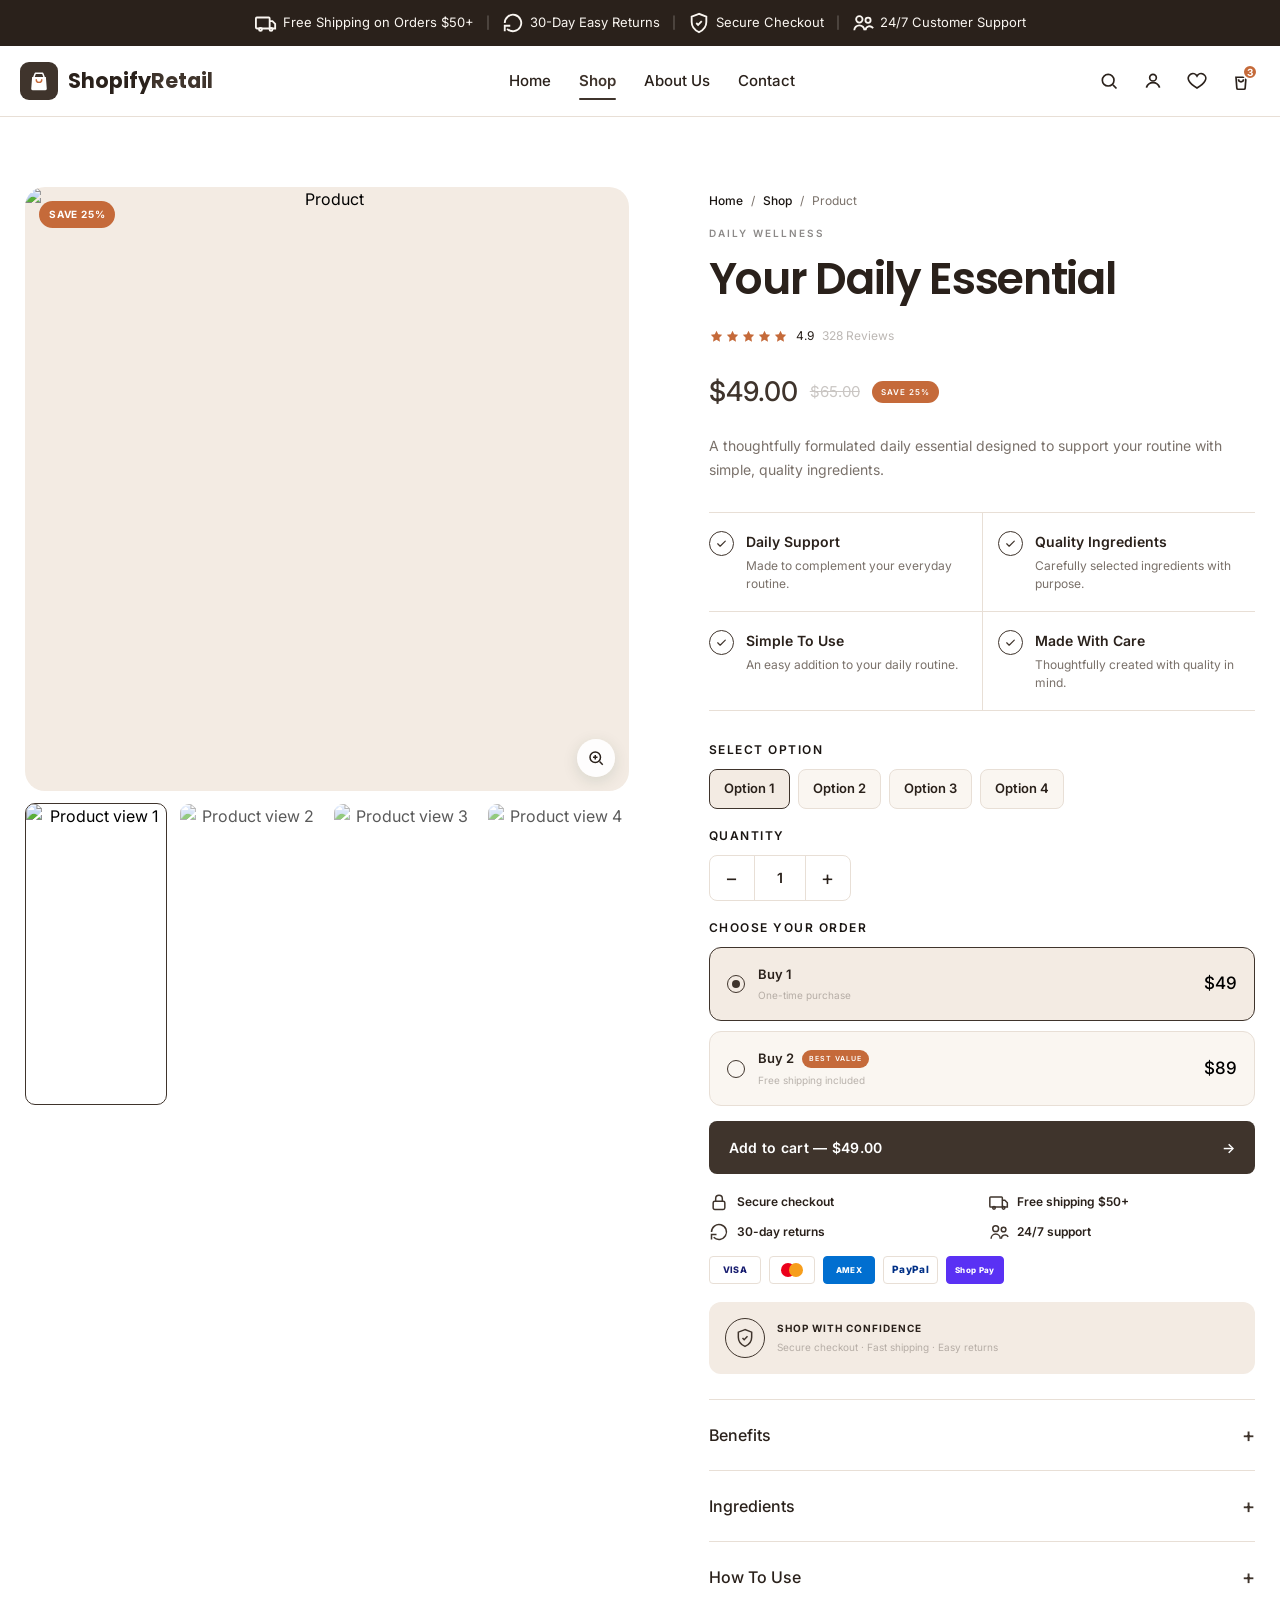
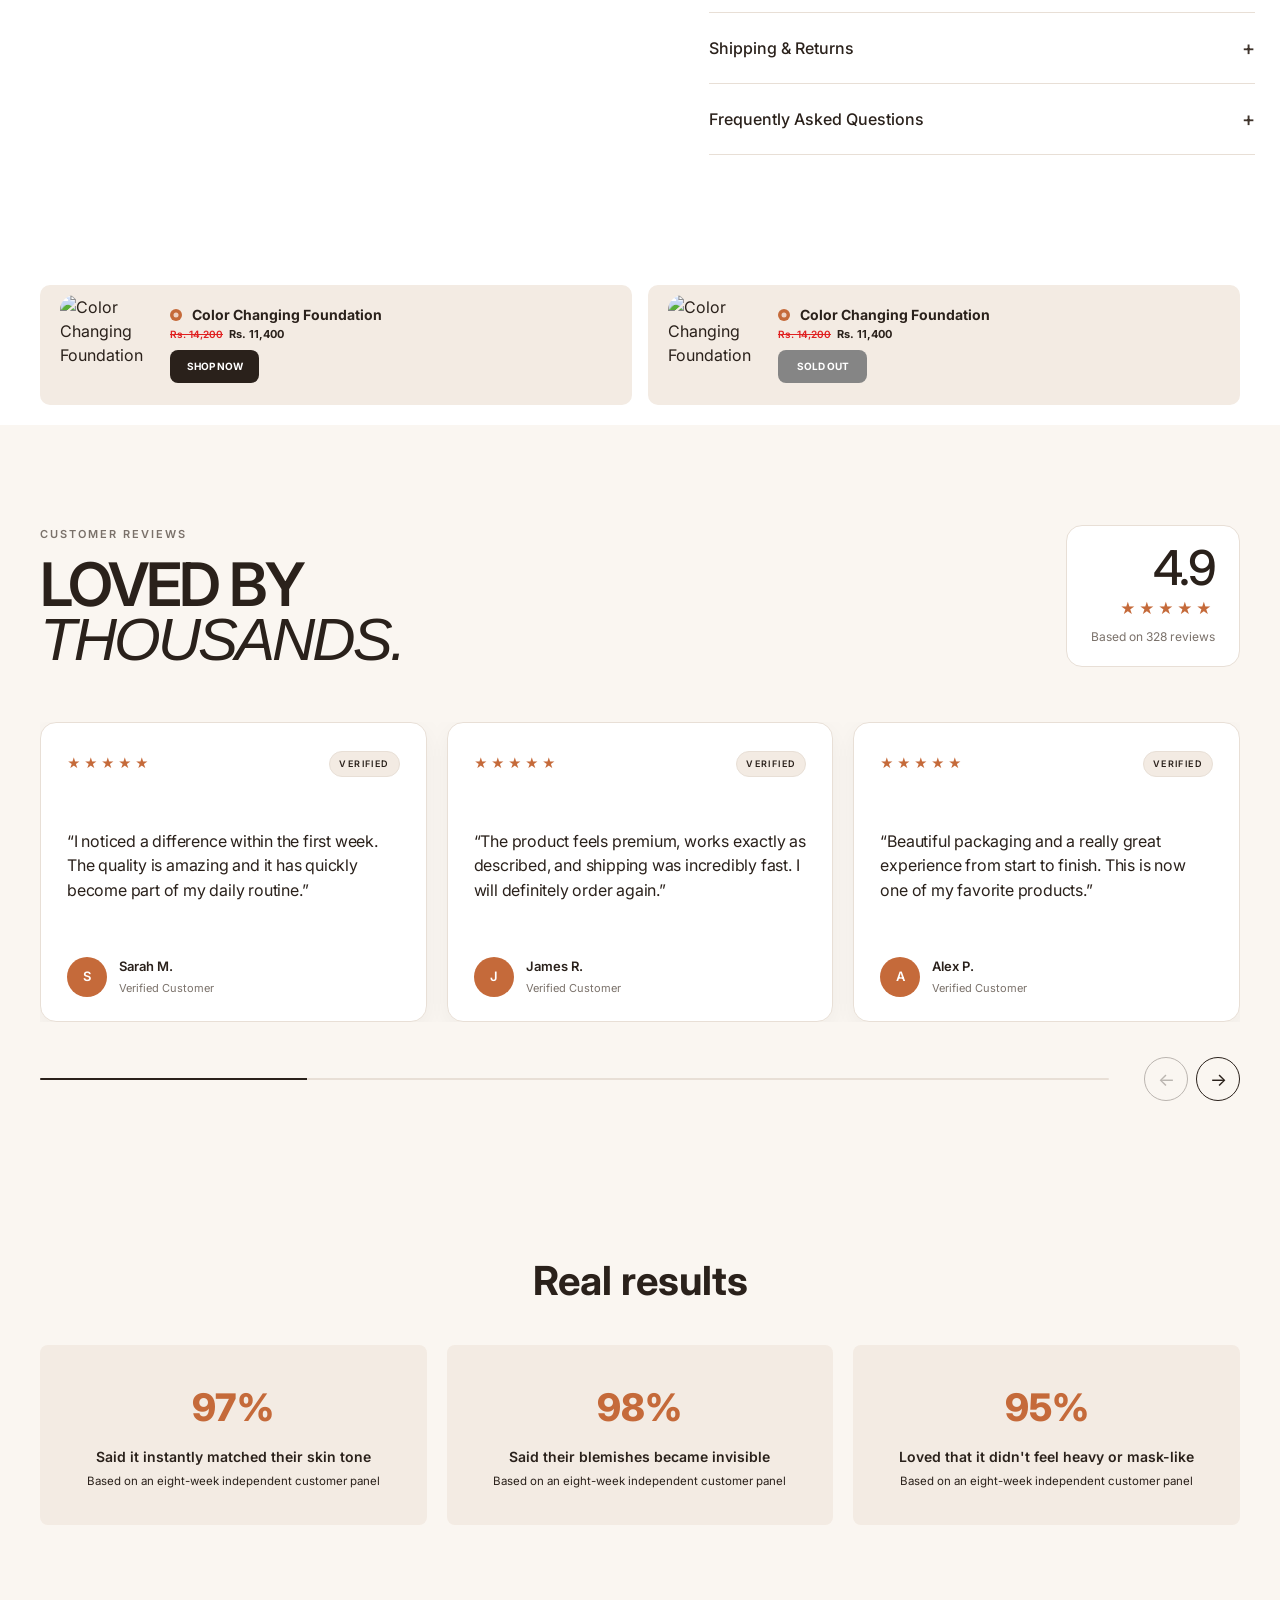
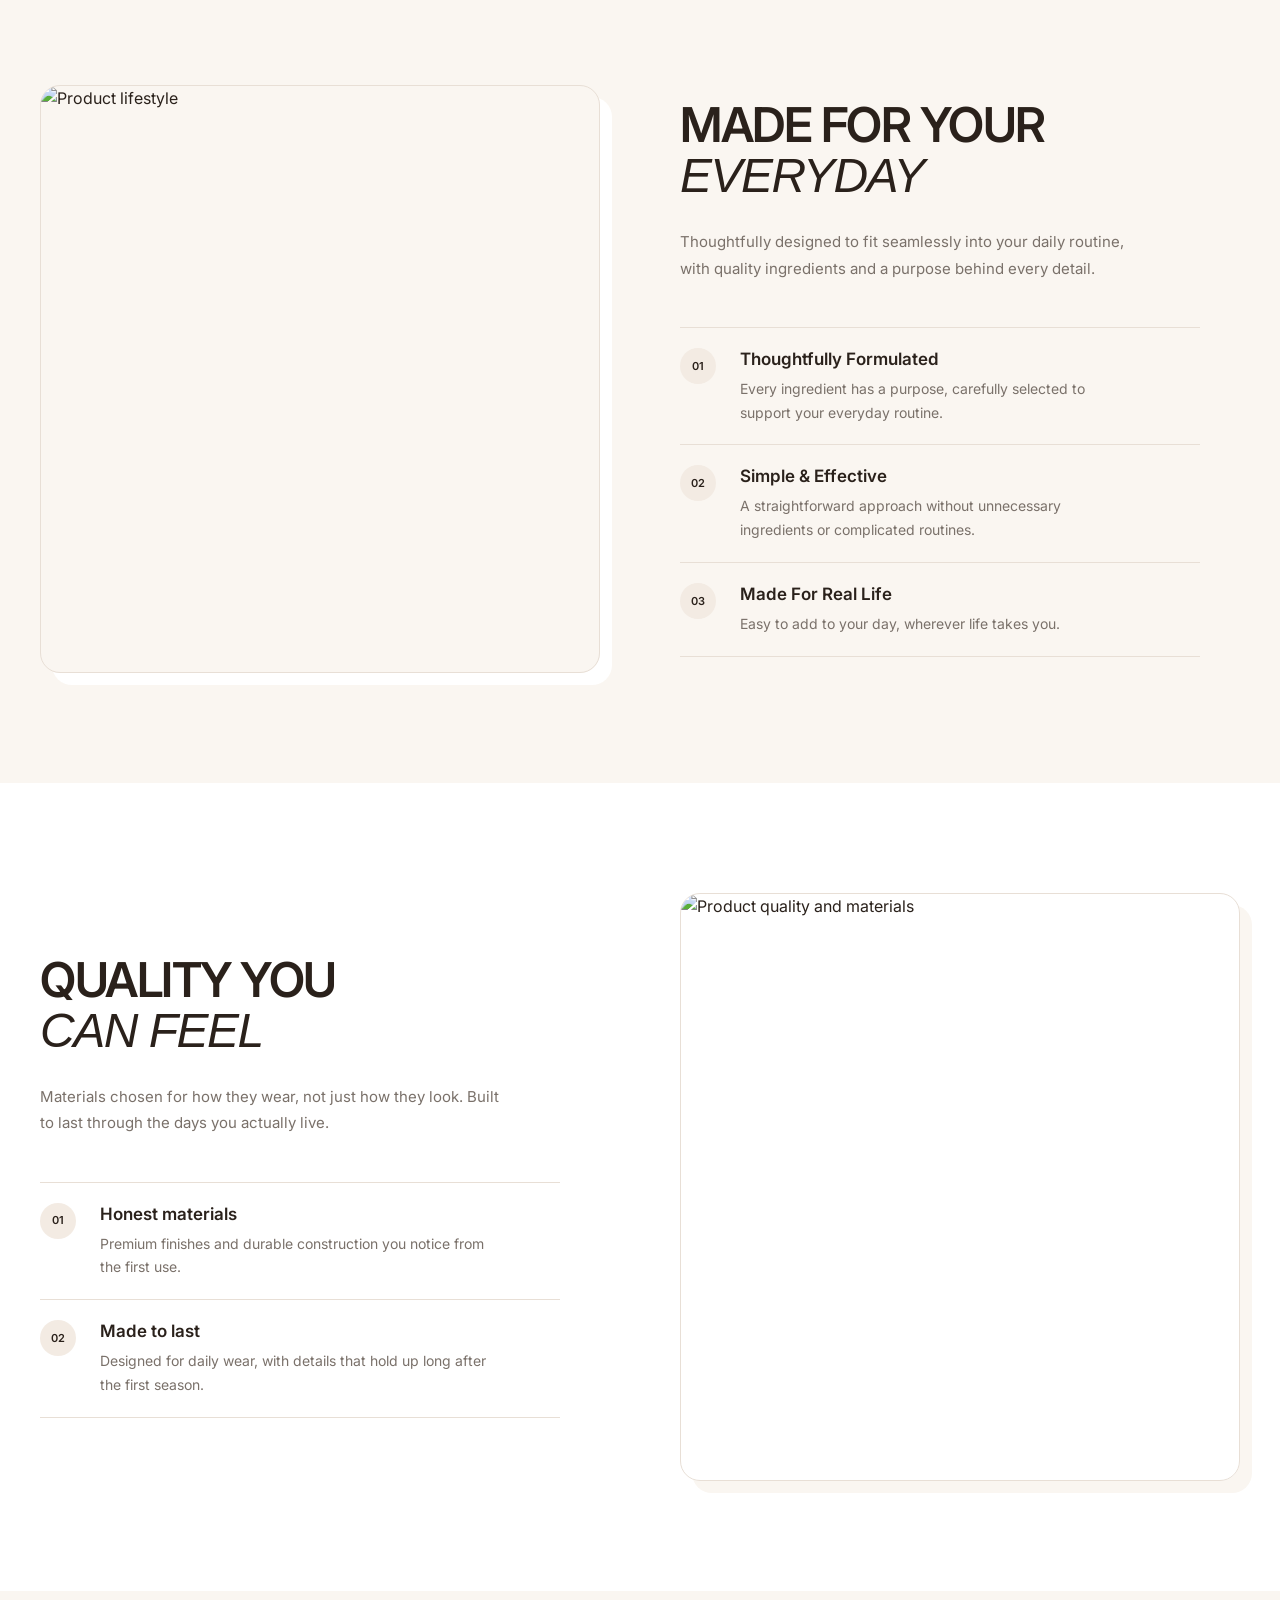
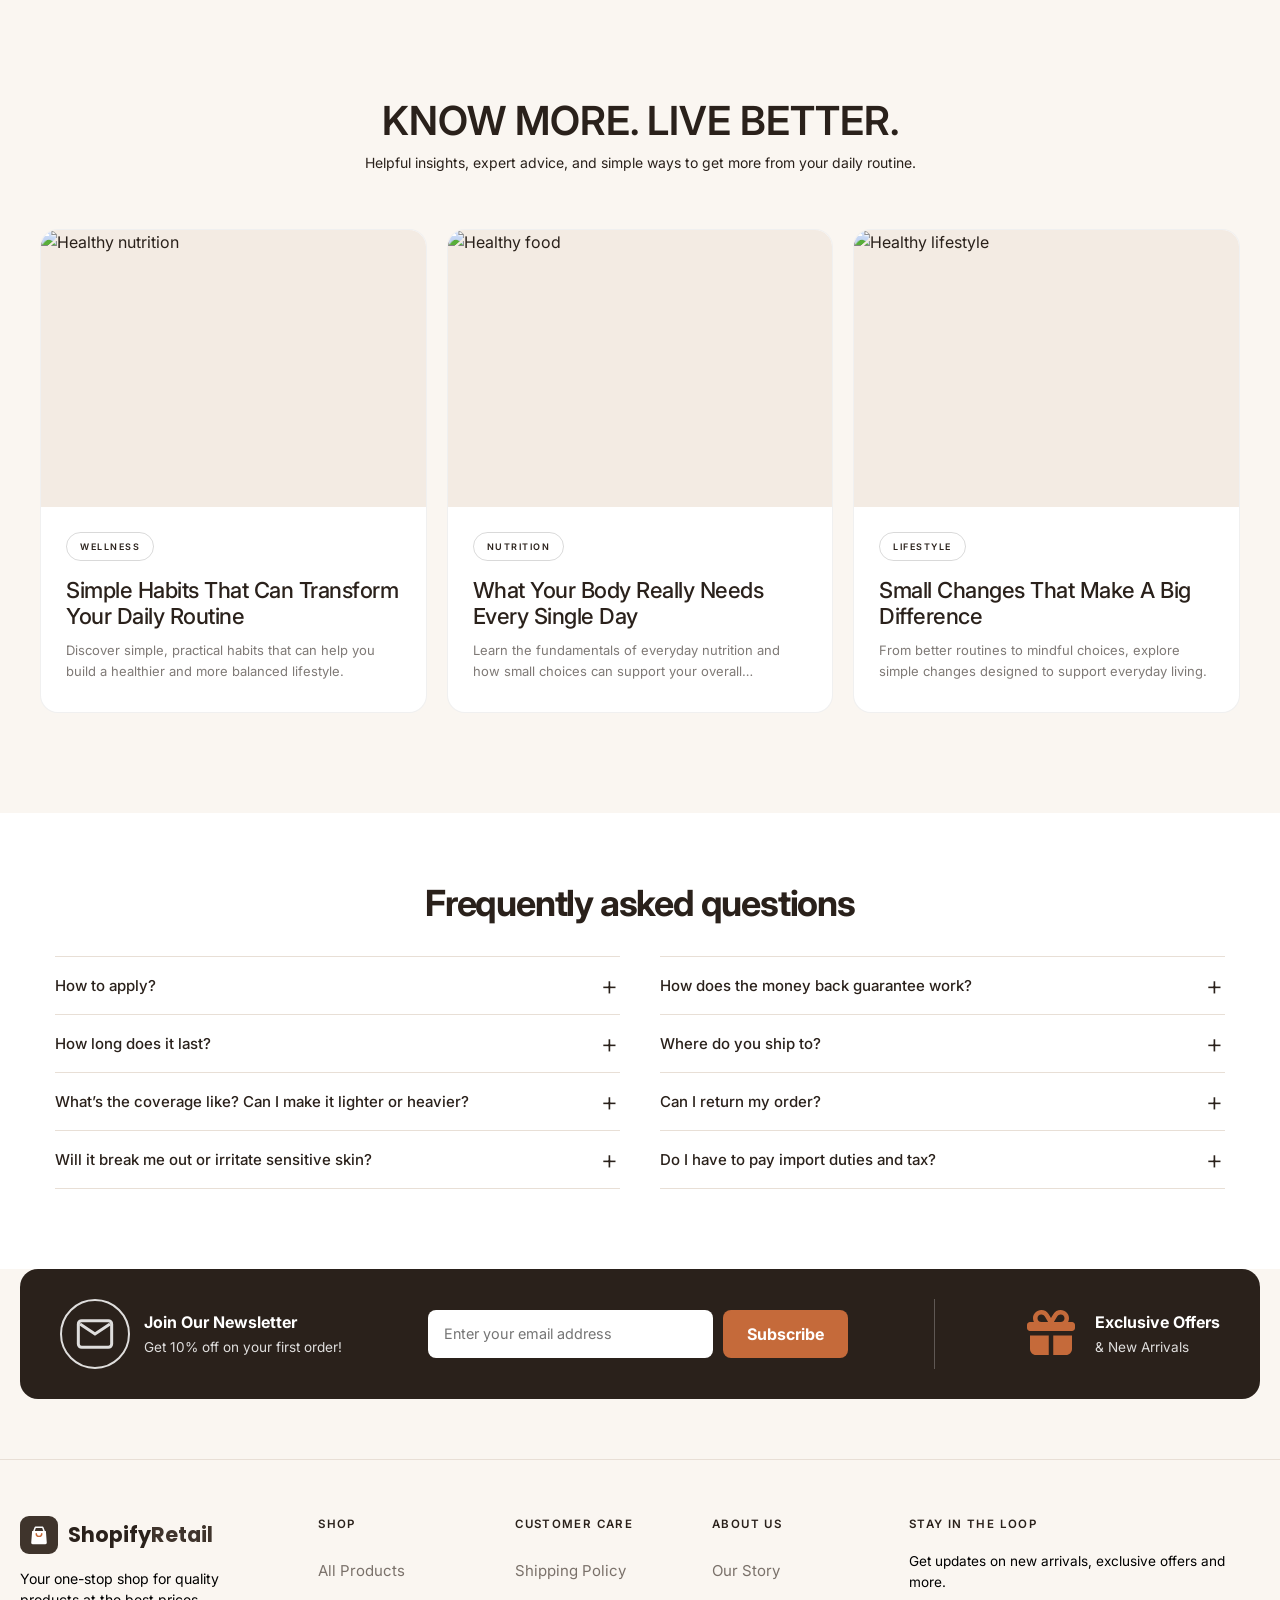
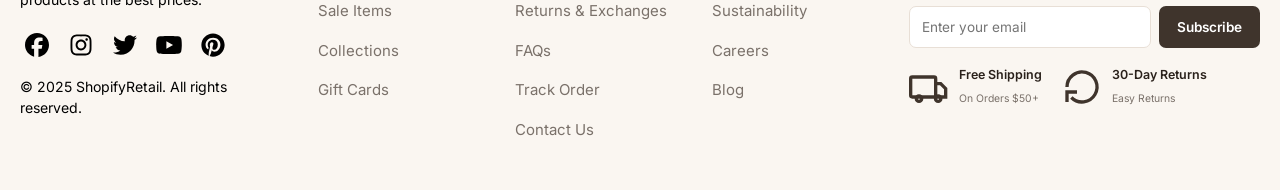
==== commit eda942ad: "Enhance product page layout and functionality by adding a delivery process section, updating styles " ====
--- a/product.html
+++ b/product.html
@@ -60,31 +60,21 @@
   <!-- ============ 2. MAIN HEADER / NAVIGATION ============ -->
   <header class="site-header">
     <div class="container header-inner">
-      <a href="#" class="logo">
+      <a href="index.html" class="logo">
         <span class="logo-badge">
           <svg viewBox="0 0 24 24" fill="none">
             <path d="M6.5 7.5 8 3.5h8l1.5 4" stroke="white" stroke-width="1.6" stroke-linecap="round"
               stroke-linejoin="round" />
             <path d="M4.5 7.5h15l1 13a1.5 1.5 0 0 1-1.5 1.6H5a1.5 1.5 0 0 1-1.5-1.6l1-13Z" fill="white" />
-            <path d="M9 10.5a3 3 0 0 0 6 0" stroke="#1F7A45" stroke-width="1.6" stroke-linecap="round" />
+            <path d="M9 10.5a3 3 0 0 0 6 0" stroke="#C56A3A" stroke-width="1.6" stroke-linecap="round" />
           </svg>
         </span>
         <span class="logo-text">Shopify<span class="logo-accent">Retail</span></span>
       </a>
 
       <nav class="main-nav">
-        <a href="#" class="active">Home</a>
-        <a href="/product.html">Shop <svg class="chev" viewBox="0 0 24 24" fill="none" stroke="currentColor"
-            stroke-width="2">
-            <path d="m6 9 6 6 6-6" />
-          </svg></a>
-        <a href="#">Collections <svg class="chev" viewBox="0 0 24 24" fill="none" stroke="currentColor"
-            stroke-width="2">
-            <path d="m6 9 6 6 6-6" />
-          </svg></a>
-        <a href="#">New Arrivals</a>
-        <a href="#">Best Sellers</a>
-        <a href="#">Deals</a>
+        <a href="index.html">Home</a>
+        <a href="product.html" class="active">Shop</a>
         <a href="#">About Us</a>
         <a href="#">Contact</a>
       </nav>
@@ -119,12 +109,8 @@
       </div>
     </div>
     <nav class="mobile-nav" id="mobileNav">
-      <a href="#">Home</a>
-      <a href="#">Shop</a>
-      <a href="#">Collections</a>
-      <a href="#">New Arrivals</a>
-      <a href="#">Best Sellers</a>
-      <a href="#">Deals</a>
+      <a href="index.html">Home</a>
+      <a href="product.html">Shop</a>
       <a href="#">About Us</a>
       <a href="#">Contact</a>
     </nav>
@@ -136,109 +122,275 @@
 
   <section class="pdp-section" id="product-information">
     <div class="pdp-container">
-      <!-- ================================= LEFT — PRODUCT GALLERY ================================= -->
-      <div class="pdp-gallery">
-        <div class="pdp-main-image"> <img id="pdpMainImage"
-            src="https://images.unsplash.com/photo-1608571423902-eed4a5ad8108?auto=format&fit=crop&w=1200&q=85"
-            alt="Product"> </div>
-        <div class="pdp-thumbnails"> <button class="pdp-thumbnail active"
+      <div class="pdp-gallery" id="pdpGallery" tabindex="0" aria-label="Product images">
+        <div class="pdp-main-image" id="pdpMainImageWrap">
+          <span class="pdp-sale-badge">SAVE 25%</span>
+          <button type="button" class="pdp-zoom-trigger" id="pdpZoomTrigger" aria-label="Zoom product image">
+            <img id="pdpMainImage"
+              src="https://images.unsplash.com/photo-1608571423902-eed4a5ad8108?auto=format&fit=crop&w=1200&q=85"
+              alt="Product" width="800" height="800" fetchpriority="high">
+            <span class="pdp-zoom-hint" aria-hidden="true">
+              <svg viewBox="0 0 24 24" fill="none" stroke="currentColor" stroke-width="2">
+                <circle cx="11" cy="11" r="7" />
+                <path d="m21 21-4.3-4.3" />
+                <path d="M11 8v6M8 11h6" />
+              </svg>
+            </span>
+          </button>
+        </div>
+        <div class="pdp-thumbnails" role="list">
+          <button type="button" class="pdp-thumbnail active" aria-pressed="true"
             data-image="https://images.unsplash.com/photo-1608571423902-eed4a5ad8108?auto=format&fit=crop&w=1200&q=85">
             <img src="https://images.unsplash.com/photo-1608571423902-eed4a5ad8108?auto=format&fit=crop&w=300&q=80"
-              alt="Product view 1"> </button> <button class="pdp-thumbnail"
+              alt="Product view 1" width="300" height="300" loading="lazy">
+          </button>
+          <button type="button" class="pdp-thumbnail" aria-pressed="false"
             data-image="https://images.unsplash.com/photo-1598440947619-2c35fc9aa908?auto=format&fit=crop&w=1200&q=85">
             <img src="https://images.unsplash.com/photo-1598440947619-2c35fc9aa908?auto=format&fit=crop&w=300&q=80"
-              alt="Product view 2"> </button> <button class="pdp-thumbnail"
+              alt="Product view 2" width="300" height="300" loading="lazy">
+          </button>
+          <button type="button" class="pdp-thumbnail" aria-pressed="false"
             data-image="https://images.unsplash.com/photo-1611080541599-8c6dbde6ed28?auto=format&fit=crop&w=1200&q=85">
             <img src="https://images.unsplash.com/photo-1611080541599-8c6dbde6ed28?auto=format&fit=crop&w=300&q=80"
-              alt="Product view 3"> </button> <button class="pdp-thumbnail"
+              alt="Product view 3" width="300" height="300" loading="lazy">
+          </button>
+          <button type="button" class="pdp-thumbnail" aria-pressed="false"
             data-image="https://images.unsplash.com/photo-1556228578-8c89e6adf883?auto=format&fit=crop&w=1200&q=85">
             <img src="https://images.unsplash.com/photo-1556228578-8c89e6adf883?auto=format&fit=crop&w=300&q=80"
-              alt="Product view 4"> </button> </div>
-      </div> <!-- ================================= RIGHT — PRODUCT INFORMATION ================================= -->
+              alt="Product view 4" width="300" height="300" loading="lazy">
+          </button>
+        </div>
+      </div>
+
       <div class="pdp-information">
+        <nav class="pdp-breadcrumb" aria-label="Breadcrumb">
+          <a href="index.html">Home</a>
+          <span aria-hidden="true">/</span>
+          <a href="product.html">Shop</a>
+          <span aria-hidden="true">/</span>
+          <span aria-current="page">Product</span>
+        </nav>
+
         <div class="pdp-product-label"> DAILY WELLNESS </div>
-        <h1 class="pdp-title"> Your Daily Essential </h1> <!-- Rating -->
-        <div class="pdp-rating"> <span class="pdp-stars"> ★★★★★ </span> <span> 4.9 </span> <span
-            class="pdp-review-count"> 328 Reviews </span> </div> <!-- Price -->
-        <div class="pdp-price-wrapper"> <span class="pdp-price"> $49.00 </span> <span class="pdp-compare-price"> $65.00
-          </span> <span class="pdp-save"> SAVE 25% </span> </div> <!-- Short Description -->
+        <h1 class="pdp-title"> Your Daily Essential </h1>
+
+        <a href="#reviews" class="pdp-rating" aria-label="4.9 out of 5, 328 reviews. Jump to reviews">
+          <span class="pdp-stars" aria-hidden="true">
+            <svg viewBox="0 0 24 24" fill="currentColor"><path d="M12 2.6 14.7 8.4l6.4.9-4.6 4.5 1.1 6.4L12 17.2 6.4 20.2l1.1-6.4L2.9 9.3l6.4-.9Z"/></svg>
+            <svg viewBox="0 0 24 24" fill="currentColor"><path d="M12 2.6 14.7 8.4l6.4.9-4.6 4.5 1.1 6.4L12 17.2 6.4 20.2l1.1-6.4L2.9 9.3l6.4-.9Z"/></svg>
+            <svg viewBox="0 0 24 24" fill="currentColor"><path d="M12 2.6 14.7 8.4l6.4.9-4.6 4.5 1.1 6.4L12 17.2 6.4 20.2l1.1-6.4L2.9 9.3l6.4-.9Z"/></svg>
+            <svg viewBox="0 0 24 24" fill="currentColor"><path d="M12 2.6 14.7 8.4l6.4.9-4.6 4.5 1.1 6.4L12 17.2 6.4 20.2l1.1-6.4L2.9 9.3l6.4-.9Z"/></svg>
+            <svg viewBox="0 0 24 24" fill="currentColor"><path d="M12 2.6 14.7 8.4l6.4.9-4.6 4.5 1.1 6.4L12 17.2 6.4 20.2l1.1-6.4L2.9 9.3l6.4-.9Z"/></svg>
+          </span>
+          <span>4.9</span>
+          <span class="pdp-review-count">328 Reviews</span>
+        </a>
+
+        <div class="pdp-price-wrapper">
+          <span class="pdp-price" id="pdpPrice">$49.00</span>
+          <span class="pdp-compare-price" id="pdpCompare">$65.00</span>
+          <span class="pdp-save" id="pdpSave">SAVE 25%</span>
+        </div>
+
         <p class="pdp-description"> A thoughtfully formulated daily essential designed to support your routine with
           simple, quality ingredients. </p>
-        <!-- ================================= BENEFITS ================================= -->
+
         <div class="pdp-benefits">
           <div class="pdp-benefit">
-            <div class="pdp-benefit-icon"> ✓ </div>
-            <div> <strong>Daily Support</strong>
+            <div class="pdp-benefit-icon" aria-hidden="true">
+              <svg viewBox="0 0 24 24" fill="none" stroke="currentColor" stroke-width="2.2">
+                <path d="M5 12.5 9.5 17 19 7.5" stroke-linecap="round" stroke-linejoin="round" />
+              </svg>
+            </div>
+            <div>
+              <strong>Daily Support</strong>
               <p> Made to complement your everyday routine. </p>
             </div>
           </div>
           <div class="pdp-benefit">
-            <div class="pdp-benefit-icon"> ✓ </div>
-            <div> <strong>Quality Ingredients</strong>
+            <div class="pdp-benefit-icon" aria-hidden="true">
+              <svg viewBox="0 0 24 24" fill="none" stroke="currentColor" stroke-width="2.2">
+                <path d="M5 12.5 9.5 17 19 7.5" stroke-linecap="round" stroke-linejoin="round" />
+              </svg>
+            </div>
+            <div>
+              <strong>Quality Ingredients</strong>
               <p> Carefully selected ingredients with purpose. </p>
             </div>
           </div>
           <div class="pdp-benefit">
-            <div class="pdp-benefit-icon"> ✓ </div>
-            <div> <strong>Simple To Use</strong>
+            <div class="pdp-benefit-icon" aria-hidden="true">
+              <svg viewBox="0 0 24 24" fill="none" stroke="currentColor" stroke-width="2.2">
+                <path d="M5 12.5 9.5 17 19 7.5" stroke-linecap="round" stroke-linejoin="round" />
+              </svg>
+            </div>
+            <div>
+              <strong>Simple To Use</strong>
               <p> An easy addition to your daily routine. </p>
             </div>
           </div>
           <div class="pdp-benefit">
-            <div class="pdp-benefit-icon"> ✓ </div>
-            <div> <strong>Made With Care</strong>
+            <div class="pdp-benefit-icon" aria-hidden="true">
+              <svg viewBox="0 0 24 24" fill="none" stroke="currentColor" stroke-width="2.2">
+                <path d="M5 12.5 9.5 17 19 7.5" stroke-linecap="round" stroke-linejoin="round" />
+              </svg>
+            </div>
+            <div>
+              <strong>Made With Care</strong>
               <p> Thoughtfully created with quality in mind. </p>
             </div>
           </div>
-        </div> <!-- ================================= PURCHASE OPTIONS ================================= -->
+        </div>
+
+        <div class="pdp-variant-block" id="pdpVariantBlock">
+          <div class="pdp-purchase-label">SELECT OPTION</div>
+          <div class="pdp-option-chips" role="radiogroup" aria-label="Product option">
+            <button type="button" class="pdp-option-chip active" role="radio" aria-checked="true" data-option-chip="1">Option 1</button>
+            <button type="button" class="pdp-option-chip" role="radio" aria-checked="false" data-option-chip="2">Option 2</button>
+            <button type="button" class="pdp-option-chip" role="radio" aria-checked="false" data-option-chip="3">Option 3</button>
+            <button type="button" class="pdp-option-chip" role="radio" aria-checked="false" data-option-chip="4">Option 4</button>
+          </div>
+        </div>
+
+        <div class="pdp-qty-block">
+          <div class="pdp-purchase-label" id="pdpQtyLabel">QUANTITY</div>
+          <div class="pdp-qty" role="group" aria-labelledby="pdpQtyLabel">
+            <button type="button" class="pdp-qty-btn" id="pdpQtyMinus" aria-label="Decrease quantity">−</button>
+            <input type="number" class="pdp-qty-input" id="pdpQtyInput" value="1" min="1" max="99" inputmode="numeric" aria-label="Quantity">
+            <button type="button" class="pdp-qty-btn" id="pdpQtyPlus" aria-label="Increase quantity">+</button>
+          </div>
+        </div>
+
         <div class="pdp-purchase-label"> CHOOSE YOUR ORDER </div>
-        <div class="pdp-purchase-options"> <!-- Buy 1 --> <button class="pdp-purchase-option active"
-            data-option="single"> <span class="pdp-radio"></span> <span class="pdp-option-content"> <strong> Buy 1
-              </strong> <small> One-time purchase </small> </span> <span class="pdp-option-price"> $49 </span> </button>
-          <!-- Buy 2 --> <button class="pdp-purchase-option" data-option="double"> <span class="pdp-radio"></span> <span
-              class="pdp-option-content"> <strong> Buy 2 <span class="pdp-popular"> BEST VALUE </span> </strong> <small>
-                Free shipping included </small> </span> <span class="pdp-option-price"> $89 </span> </button> </div>
-        <!-- ================================= ADD TO CART ================================= --> <button
-          class="pdp-add-to-cart"> <span>ADD TO CART</span> <span>→</span> </button>
-        <!-- ================================= TRUST ================================= -->
+        <div class="pdp-purchase-options" role="radiogroup" aria-label="Purchase option">
+          <button type="button" class="pdp-purchase-option active" role="radio" aria-checked="true"
+            data-option="single" data-price="49" data-compare="65" data-unit="49">
+            <span class="pdp-radio"></span>
+            <span class="pdp-option-content">
+              <strong>Buy 1</strong>
+              <small>One-time purchase</small>
+            </span>
+            <span class="pdp-option-price">$49</span>
+          </button>
+          <button type="button" class="pdp-purchase-option" role="radio" aria-checked="false"
+            data-option="double" data-price="89" data-compare="130" data-unit="44.5">
+            <span class="pdp-radio"></span>
+            <span class="pdp-option-content">
+              <strong>Buy 2 <span class="pdp-popular">BEST VALUE</span></strong>
+              <small>Free shipping included</small>
+            </span>
+            <span class="pdp-option-price">$89</span>
+          </button>
+        </div>
+
+        <button type="button" class="pdp-add-to-cart" id="pdpAddToCart">
+          <span id="pdpAddToCartLabel">Add to cart — $49.00</span>
+          <span aria-hidden="true">→</span>
+        </button>
+
+        <ul class="pdp-trust-row">
+          <li>
+            <svg viewBox="0 0 24 24" fill="none" stroke="currentColor" stroke-width="1.8" aria-hidden="true">
+              <rect x="5" y="11" width="14" height="10" rx="2" />
+              <path d="M8 11V8a4 4 0 0 1 8 0v3" />
+            </svg>
+            <span>Secure checkout</span>
+          </li>
+          <li>
+            <svg viewBox="0 0 24 24" fill="none" stroke="currentColor" stroke-width="1.8" aria-hidden="true">
+              <rect x="1" y="6" width="15" height="12" rx="1" />
+              <path d="M16 10h3l3 3v5h-6" />
+              <circle cx="6" cy="19" r="1.6" />
+              <circle cx="17.5" cy="19" r="1.6" />
+            </svg>
+            <span>Free shipping $50+</span>
+          </li>
+          <li>
+            <svg viewBox="0 0 24 24" fill="none" stroke="currentColor" stroke-width="1.8" aria-hidden="true">
+              <path d="M3 12a9 9 0 1 1 2.6 6.3" />
+              <path d="M3 21v-6h6" />
+            </svg>
+            <span>30-day returns</span>
+          </li>
+          <li>
+            <svg viewBox="0 0 24 24" fill="none" stroke="currentColor" stroke-width="1.8" aria-hidden="true">
+              <circle cx="8" cy="8" r="3.5" />
+              <path d="M2.5 20a5.5 5.5 0 0 1 11 0" />
+              <circle cx="17.5" cy="9" r="2.8" />
+              <path d="M14.8 20a4.4 4.4 0 0 1 8.2-2.2" />
+            </svg>
+            <span>24/7 support</span>
+          </li>
+        </ul>
+
+        <div class="pdp-pay-icons" aria-hidden="true">
+          <span class="pdp-pay-mark pdp-pay-visa">VISA</span>
+          <span class="pdp-pay-mark pdp-pay-mc"><i></i><i></i></span>
+          <span class="pdp-pay-mark pdp-pay-amex">AMEX</span>
+          <span class="pdp-pay-mark pdp-pay-paypal">PayPal</span>
+          <span class="pdp-pay-mark pdp-pay-shop">Shop Pay</span>
+        </div>
+
         <div class="pdp-trust">
-          <div class="pdp-trust-logo"> ✓ </div>
-          <div> <strong> SHOP WITH CONFIDENCE </strong>
-            <p> Secure checkout · Fast shipping · Easy returns </p>
-          </div>
-        </div> <!-- ================================= ACCORDIONS ================================= -->
-        <div class="pdp-accordions"> <!-- Accordion 1 -->
-          <div class="pdp-accordion"> <button class="pdp-accordion-button"> <span> Benefits </span> <span
-                class="pdp-accordion-icon"> + </span> </button>
-            <div class="pdp-accordion-content">
+          <div class="pdp-trust-logo" aria-hidden="true">
+            <svg viewBox="0 0 24 24" fill="none" stroke="currentColor" stroke-width="1.8">
+              <path d="M12 2 4 5v6c0 5 3.4 9 8 11 4.6-2 8-6 8-11V5l-8-3Z" />
+              <path d="m9 12 2 2 4-4" />
+            </svg>
+          </div>
+          <div>
+            <strong>SHOP WITH CONFIDENCE</strong>
+            <p>Secure checkout · Fast shipping · Easy returns</p>
+          </div>
+        </div>
+
+        <div class="pdp-accordions">
+          <div class="pdp-accordion">
+            <button type="button" class="pdp-accordion-button" aria-expanded="false" aria-controls="pdpAcc1" id="pdpAccBtn1">
+              <span>Benefits</span>
+              <span class="pdp-accordion-icon">+</span>
+            </button>
+            <div class="pdp-accordion-content" id="pdpAcc1">
               <p> Designed to support your daily routine with a thoughtfully selected combination of quality ingredients
                 and purposeful formulation. </p>
             </div>
-          </div> <!-- Accordion 2 -->
-          <div class="pdp-accordion"> <button class="pdp-accordion-button"> <span> Ingredients </span> <span
-                class="pdp-accordion-icon"> + </span> </button>
-            <div class="pdp-accordion-content">
+          </div>
+          <div class="pdp-accordion">
+            <button type="button" class="pdp-accordion-button" aria-expanded="false" aria-controls="pdpAcc2" id="pdpAccBtn2">
+              <span>Ingredients</span>
+              <span class="pdp-accordion-icon">+</span>
+            </button>
+            <div class="pdp-accordion-content" id="pdpAcc2">
               <p> Made with carefully selected ingredients. See the complete ingredient list on the product packaging
                 for detailed information. </p>
             </div>
-          </div> <!-- Accordion 3 -->
-          <div class="pdp-accordion"> <button class="pdp-accordion-button"> <span> How To Use </span> <span
-                class="pdp-accordion-icon"> + </span> </button>
-            <div class="pdp-accordion-content">
+          </div>
+          <div class="pdp-accordion">
+            <button type="button" class="pdp-accordion-button" aria-expanded="false" aria-controls="pdpAcc3" id="pdpAccBtn3">
+              <span>How To Use</span>
+              <span class="pdp-accordion-icon">+</span>
+            </button>
+            <div class="pdp-accordion-content" id="pdpAcc3">
               <p> Follow the recommended serving instructions on the product packaging and make it part of your
                 preferred daily routine. </p>
             </div>
-          </div> <!-- Accordion 4 -->
-          <div class="pdp-accordion"> <button class="pdp-accordion-button"> <span> Shipping & Returns </span> <span
-                class="pdp-accordion-icon"> + </span> </button>
-            <div class="pdp-accordion-content">
+          </div>
+          <div class="pdp-accordion">
+            <button type="button" class="pdp-accordion-button" aria-expanded="false" aria-controls="pdpAcc4" id="pdpAccBtn4">
+              <span>Shipping & Returns</span>
+              <span class="pdp-accordion-icon">+</span>
+            </button>
+            <div class="pdp-accordion-content" id="pdpAcc4">
               <p> Orders are carefully packed and shipped directly to you. Please review your store's shipping and
                 return policy for current delivery times and terms. </p>
             </div>
-          </div> <!-- Accordion 5 -->
-          <div class="pdp-accordion"> <button class="pdp-accordion-button"> <span> Frequently Asked Questions </span>
-              <span class="pdp-accordion-icon"> + </span> </button>
-            <div class="pdp-accordion-content">
+          </div>
+          <div class="pdp-accordion">
+            <button type="button" class="pdp-accordion-button" aria-expanded="false" aria-controls="pdpAcc5" id="pdpAccBtn5">
+              <span>Frequently Asked Questions</span>
+              <span class="pdp-accordion-icon">+</span>
+            </button>
+            <div class="pdp-accordion-content" id="pdpAcc5">
               <p> Have a question? Check our FAQ section for answers about the product, usage, shipping and orders. </p>
             </div>
           </div>
@@ -255,7 +407,7 @@
 
         <div class="mini-product-image">
           <img src="https://images.unsplash.com/photo-1595950653106-6c9ebd614d3a?auto=format&fit=crop&w=300&q=80"
-            alt="Color Changing Foundation">
+            alt="Color Changing Foundation" loading="lazy">
         </div>
 
         <div class="mini-product-info">
@@ -285,7 +437,7 @@
 
         <div class="mini-product-image">
           <img src="https://images.unsplash.com/photo-1511499767150-a48a237f0083?auto=format&fit=crop&w=300&q=80"
-            alt="Color Changing Foundation">
+            alt="Color Changing Foundation" loading="lazy">
         </div>
 
         <div class="mini-product-info">
@@ -315,7 +467,7 @@
 
   <!--  customer review -->
 
-  <section class="reviews-section">
+  <section class="reviews-section" id="reviews">
     <div class="reviews-container">
 
       <!-- Top Header -->
@@ -528,31 +680,35 @@
 
   <!-- image with text -->
 
-  <section class="image-content-section">
-    <div class="image-content-container"> <!-- LEFT IMAGE -->
-      <div class="image-content-image"> <img
-          src="https://images.unsplash.com/photo-1553062407-98eeb64c6a62?auto=format&fit=crop&w=400&q=80"
-          alt="Product lifestyle"> </div> <!-- RIGHT CONTENT -->
+  <section class="image-content-section everyday-section">
+    <div class="image-content-container">
+      <div class="image-content-image">
+        <img src="https://images.unsplash.com/photo-1553062407-98eeb64c6a62?auto=format&fit=crop&w=400&q=80"
+          alt="Product lifestyle" loading="lazy">
+      </div>
       <div class="image-content-content">
-        <h2> MADE FOR YOUR EVERYDAY </h2>
-        <p class="image-content-intro"> Thoughtfully designed to fit seamlessly into your daily routine, with quality
-          ingredients and a purpose behind every detail. </p> <!-- POINT 1 -->
-        <div class="image-content-point"> <span class="image-content-point-number">01</span>
+        <h2>MADE FOR YOUR <span>EVERYDAY</span></h2>
+        <p class="image-content-intro">Thoughtfully designed to fit seamlessly into your daily routine, with quality
+          ingredients and a purpose behind every detail.</p>
+        <div class="image-content-point">
+          <span class="image-content-point-number">01</span>
           <div>
             <h3>Thoughtfully Formulated</h3>
-            <p> Every ingredient has a purpose, carefully selected to support your everyday routine. </p>
-          </div>
-        </div> <!-- POINT 2 -->
-        <div class="image-content-point"> <span class="image-content-point-number">02</span>
+            <p>Every ingredient has a purpose, carefully selected to support your everyday routine.</p>
+          </div>
+        </div>
+        <div class="image-content-point">
+          <span class="image-content-point-number">02</span>
           <div>
             <h3>Simple & Effective</h3>
-            <p> A straightforward approach without unnecessary ingredients or complicated routines. </p>
-          </div>
-        </div> <!-- POINT 3 -->
-        <div class="image-content-point"> <span class="image-content-point-number">03</span>
+            <p>A straightforward approach without unnecessary ingredients or complicated routines.</p>
+          </div>
+        </div>
+        <div class="image-content-point">
+          <span class="image-content-point-number">03</span>
           <div>
             <h3>Made For Real Life</h3>
-            <p> Easy to add to your day, wherever life takes you. </p>
+            <p>Easy to add to your day, wherever life takes you.</p>
           </div>
         </div>
       </div>
@@ -561,30 +717,31 @@
 
   <!-- image with text -->
 
-  <section class="image-content-section image-content-section-two">
+  <section class="image-content-section image-content-section-two everyday-section">
     <div class="image-content-container-two">
-      <!-- RIGHT CONTENT -->
       <div class="image-content-content">
-        <h2> MADE FOR YOUR EVERYDAY </h2>
-        <p class="image-content-intro"> Thoughtfully designed to fit seamlessly into your daily routine, with quality
-          ingredients and a purpose behind every detail. Thoughtfully designed to fit seamlessly into your daily
-          routine, with quality
-          ingredients and a purpose behind every detail.Thoughtfully designed to fit seamlessly into your daily routine,
-          with quality
-          ingredients and a purpose behind every detail.Thoughtfully designed to fit seamlessly into your daily routine,
-          with quality
-          ingredients and a purpose behind every detail. </p>
-        <div class="image-content-point"> <span class="image-content-point-number">01</span>
+        <h2>QUALITY YOU <span>CAN FEEL</span></h2>
+        <p class="image-content-intro">Materials chosen for how they wear, not just how they look. Built to last through
+          the days you actually live.</p>
+        <div class="image-content-point">
+          <span class="image-content-point-number">01</span>
           <div>
-            <h3>Simple & Effective</h3>
-            <p> A straightforward approach without unnecessary ingredients or complicated routines. </p>
-          </div>
-        </div>
-      </div>
-      <!-- LEFT IMAGE -->
-      <div class="image-content-image"> <img
-          src="https://images.unsplash.com/photo-1553062407-98eeb64c6a62?auto=format&fit=crop&w=400&q=80"
-          alt="Product lifestyle"> </div>
+            <h3>Honest materials</h3>
+            <p>Premium finishes and durable construction you notice from the first use.</p>
+          </div>
+        </div>
+        <div class="image-content-point">
+          <span class="image-content-point-number">02</span>
+          <div>
+            <h3>Made to last</h3>
+            <p>Designed for daily wear, with details that hold up long after the first season.</p>
+          </div>
+        </div>
+      </div>
+      <div class="image-content-image">
+        <img src="https://images.unsplash.com/photo-1553062407-98eeb64c6a62?auto=format&fit=crop&w=400&q=80"
+          alt="Product quality and materials" loading="lazy">
+      </div>
     </div>
   </section>
 
@@ -598,7 +755,7 @@
       <div class="product-blog-grid"> <!-- Blog Card -->
         <article class="product-blog-card"> <a href="#" class="product-blog-image"> <img
               src="https://images.unsplash.com/photo-1483985988355-763728e1935b?auto=format&fit=crop&w=800&q=80"
-              alt="Healthy nutrition"> </a>
+              alt="Healthy nutrition" loading="lazy"> </a>
           <div class="product-blog-content"> <a href="#" class="product-blog-category"> WELLNESS </a>
             <h3> Simple Habits That Can Transform Your Daily Routine </h3>
             <p> Discover simple, practical habits that can help you build a healthier and more balanced lifestyle. </p>
@@ -606,7 +763,7 @@
         </article> <!-- Blog Card -->
         <article class="product-blog-card"> <a href="#" class="product-blog-image"> <img
               src="https://images.unsplash.com/photo-1516257984-b1b4d707412e?auto=format&fit=crop&w=800&q=80"
-              alt="Healthy food"> </a>
+              alt="Healthy food" loading="lazy"> </a>
           <div class="product-blog-content"> <a href="#" class="product-blog-category"> NUTRITION </a>
             <h3> What Your Body Really Needs Every Single Day </h3>
             <p> Learn the fundamentals of everyday nutrition and how small choices can support your overall wellbeing.
@@ -615,7 +772,7 @@
         </article> <!-- Blog Card -->
         <article class="product-blog-card"> <a href="#" class="product-blog-image"> <img
               src="https://images.unsplash.com/photo-1584917865442-de89df76afd3?auto=format&fit=crop&w=800&q=80"
-              alt="Healthy lifestyle"> </a>
+              alt="Healthy lifestyle" loading="lazy"> </a>
           <div class="product-blog-content"> <a href="#" class="product-blog-category"> LIFESTYLE </a>
             <h3> Small Changes That Make A Big Difference </h3>
             <p> From better routines to mindful choices, explore simple changes designed to support everyday living.
@@ -643,7 +800,7 @@
 
           <!-- FAQ 1 -->
           <div class="faq-item">
-            <button class="faq-question" type="button">
+            <button class="faq-question" type="button" aria-expanded="false">
               <span>How to apply?</span>
               <span class="faq-icon">+</span>
             </button>
@@ -659,7 +816,7 @@
 
           <!-- FAQ 2 -->
           <div class="faq-item">
-            <button class="faq-question" type="button">
+            <button class="faq-question" type="button" aria-expanded="false">
               <span>How long does it last?</span>
               <span class="faq-icon">+</span>
             </button>
@@ -675,7 +832,7 @@
 
           <!-- FAQ 3 -->
           <div class="faq-item">
-            <button class="faq-question" type="button">
+            <button class="faq-question" type="button" aria-expanded="false">
               <span>
                 What’s the coverage like? Can I make it lighter or heavier?
               </span>
@@ -694,7 +851,7 @@
 
           <!-- FAQ 4 -->
           <div class="faq-item">
-            <button class="faq-question" type="button">
+            <button class="faq-question" type="button" aria-expanded="false">
               <span>
                 Will it break me out or irritate sensitive skin?
               </span>
@@ -718,7 +875,7 @@
 
           <!-- FAQ 5 -->
           <div class="faq-item">
-            <button class="faq-question" type="button">
+            <button class="faq-question" type="button" aria-expanded="false">
               <span>
                 How does the money back guarantee work?
               </span>
@@ -737,7 +894,7 @@
 
           <!-- FAQ 6 -->
           <div class="faq-item">
-            <button class="faq-question" type="button">
+            <button class="faq-question" type="button" aria-expanded="false">
               <span>Where do you ship to?</span>
               <span class="faq-icon">+</span>
             </button>
@@ -754,7 +911,7 @@
 
           <!-- FAQ 7 -->
           <div class="faq-item">
-            <button class="faq-question" type="button">
+            <button class="faq-question" type="button" aria-expanded="false">
               <span>Can I return my order?</span>
               <span class="faq-icon">+</span>
             </button>
@@ -771,7 +928,7 @@
 
           <!-- FAQ 8 -->
           <div class="faq-item">
-            <button class="faq-question" type="button">
+            <button class="faq-question" type="button" aria-expanded="false">
               <span>
                 Do I have to pay import duties and tax?
               </span>
@@ -832,60 +989,52 @@
 ========================================= -->
 
   <div class="sticky-product-bar" id="stickyProductBar">
-
     <div class="sticky-product-inner">
-
-      <!-- PRODUCT INFO -->
       <div class="sticky-product-info">
-
         <div class="sticky-product-image">
           <img src="https://images.unsplash.com/photo-1608571423902-eed4a5ad8108?auto=format&fit=crop&w=200&q=80"
-            alt="Product">
-        </div>
-
+            alt="Product" width="116" height="116">
+        </div>
         <div class="sticky-product-details">
-
-          <h3>
-            Your Daily Essential
-          </h3>
-
+          <h3>Your Daily Essential</h3>
           <div class="sticky-product-price">
-
-            <span class="sticky-current-price">
-              $49.00
+            <span class="sticky-current-price" id="stickyPrice">$49.00</span>
+            <span class="sticky-compare-price" id="stickyCompare">$65.00</span>
+            <span class="sticky-trust-icons" aria-hidden="true">
+              <svg viewBox="0 0 24 24" fill="none" stroke="currentColor" stroke-width="1.8">
+                <rect x="5" y="11" width="14" height="10" rx="2" />
+                <path d="M8 11V8a4 4 0 0 1 8 0v3" />
+              </svg>
+              <svg viewBox="0 0 24 24" fill="none" stroke="currentColor" stroke-width="1.8">
+                <path d="M3 12a9 9 0 1 1 2.6 6.3" />
+                <path d="M3 21v-6h6" />
+              </svg>
             </span>
-
-            <span class="sticky-compare-price">
-              $65.00
-            </span>
-
-          </div>
-
-        </div>
-
-      </div>
-
-
-      <!-- ADD TO CART -->
+          </div>
+        </div>
+      </div>
       <button type="button" class="sticky-add-to-cart" id="stickyAddToCart">
-        <span>ADD TO CART</span>
+        <span id="stickyAddToCartLabel">ADD TO CART</span>
       </button>
-
-    </div>
-
+    </div>
+  </div>
+
+  <div class="pdp-lightbox" id="pdpLightbox" hidden>
+    <button type="button" class="pdp-lightbox-close" id="pdpLightboxClose" aria-label="Close zoom">×</button>
+    <img id="pdpLightboxImage" alt="Product zoom" width="1200" height="1200">
   </div>
 
   <!-- ============ 8. FOOTER ============ -->
   <footer class="site-footer">
     <div class="container footer-grid">
       <div class="footer-col footer-brand">
-        <a href="#" class="logo">
+        <a href="index.html" class="logo">
           <span class="logo-badge">
             <svg viewBox="0 0 24 24" fill="none">
               <path d="M6.5 7.5 8 3.5h8l1.5 4" stroke="white" stroke-width="1.6" stroke-linecap="round"
                 stroke-linejoin="round" />
               <path d="M4.5 7.5h15l1 13a1.5 1.5 0 0 1-1.5 1.6H5a1.5 1.5 0 0 1-1.5-1.6l1-13Z" fill="white" />
-              <path d="M9 10.5a3 3 0 0 0 6 0" stroke="#1F7A45" stroke-width="1.6" stroke-linecap="round" />
+              <path d="M9 10.5a3 3 0 0 0 6 0" stroke="#C56A3A" stroke-width="1.6" stroke-linecap="round" />
             </svg>
           </span>
           <span class="logo-text">Shopify<span class="logo-accent">Retail</span></span>
@@ -930,9 +1079,7 @@
 
       <nav class="footer-col">
         <h4>Shop</h4>
-        <a href="#">All Products</a>
-        <a href="#">New Arrivals</a>
-        <a href="#">Best Sellers</a>
+        <a href="product.html">All Products</a>
         <a href="#">Sale Items</a>
         <a href="#">Collections</a>
         <a href="#">Gift Cards</a>
@@ -985,7 +1132,8 @@
 
   </footer>
 
-  <script src="prouct.js"></script>
+  <script src="script.js"></script>
+  <script src="product.js"></script>
 </body>
 
 </html>
--- a/product.css
+++ b/product.css
@@ -4,8 +4,8 @@
 .pdp-section {
   width: 100%;
   padding: 70px 0 110px;
-  background: #f4f2ec;
-  overflow: hidden;
+  background: var(--cream);
+  overflow: visible;
 }
 
 .pdp-container {
@@ -20,15 +20,16 @@
 /* ================================= LEFT GALLERY ================================= */
 .pdp-gallery {
   position: sticky;
-  top: 0px;
+  top: 88px;
 }
 
 .pdp-main-image {
+  position: relative;
   width: 100%;
   aspect-ratio: 1 / 1;
   overflow: hidden;
   border-radius: 20px;
-  background: #e9e7e0;
+  background: var(--light-green);
 }
 
 .pdp-main-image img {
@@ -62,7 +63,7 @@
 }
 
 .pdp-thumbnail.active {
-  border-color: #111;
+  border-color: var(--text-dark);
   opacity: 1;
 }
 
@@ -88,10 +89,10 @@
 
 .pdp-title {
   margin: 0;
-  font-size: clamp(25px, 40px, 50px);
-  line-height: .9;
+  font-size: clamp(28px, 4vw, 44px);
+  line-height: 1.05;
   font-weight: 600;
-  letter-spacing: -px;
+  letter-spacing: -0.03em;
 }
 
 .pdp-title em {
@@ -101,16 +102,30 @@
 
 /* ================================= RATING ================================= */
 .pdp-rating {
-  display: flex;
+  display: inline-flex;
   align-items: center;
   gap: 8px;
   margin-top: 25px;
   font-size: 12px;
+  color: inherit;
+  text-decoration: none;
+  width: fit-content;
+}
+
+.pdp-rating:hover .pdp-review-count {
+  text-decoration: underline;
+  opacity: 0.8;
 }
 
 .pdp-stars {
-  letter-spacing: 2px;
-  font-size: 14px;
+  display: inline-flex;
+  gap: 1px;
+  color: inherit;
+}
+
+.pdp-stars svg {
+  width: 15px;
+  height: 15px;
 }
 
 .pdp-review-count {
@@ -140,8 +155,8 @@
 .pdp-save {
   padding: 5px 9px;
   border-radius: 100px;
-  background: #111;
-  color: #fff;
+  background: var(--text-dark);
+  color: var(--white);
   font-size: 8px;
   font-weight: 600;
   letter-spacing: 1px;
@@ -188,9 +203,14 @@
   display: flex;
   align-items: center;
   justify-content: center;
-  border: 1px solid #111;
+  border: 1px solid var(--text-dark);
   border-radius: 50%;
   font-size: 10px;
+}
+
+.pdp-benefit-icon svg {
+  width: 13px;
+  height: 13px;
 }
 
 .pdp-benefit strong {
@@ -235,12 +255,12 @@
 }
 
 .pdp-purchase-option:hover {
-  border-color: #111;
+  border-color: var(--text-dark);
 }
 
 .pdp-purchase-option.active {
-  border: 1.5px solid #111;
-  background: #fff;
+  border: 1.5px solid var(--text-dark);
+  background: var(--white);
 }
 
 .pdp-radio {
@@ -248,7 +268,7 @@
   width: 18px;
   height: 18px;
   flex: 0 0 18px;
-  border: 1px solid #111;
+  border: 1px solid var(--text-dark);
   border-radius: 50%;
 }
 
@@ -261,7 +281,7 @@
   left: 50%;
   transform: translate(-50%, -50%);
   border-radius: 50%;
-  background: #111;
+  background: var(--text-dark);
 }
 
 .pdp-option-content {
@@ -291,8 +311,8 @@
 .pdp-popular {
   padding: 4px 7px;
   border-radius: 100px;
-  background: #111;
-  color: #fff;
+  background: var(--text-dark);
+  color: var(--white);
   font-size: 7px;
   letter-spacing: 1px;
 }
@@ -304,16 +324,20 @@
   justify-content: space-between;
   align-items: center;
   margin-top: 15px;
-  padding: 18px 20px;
+  padding: 16px 20px;
   border: 0;
-  border-radius: 100px;
-  background: #111;
-  color: #fff;
-  font-size: 11px;
+  border-radius: 8px;
+  background: var(--text-dark);
+  color: var(--white);
+  font-size: 14px;
   font-weight: 600;
-  letter-spacing: 1.5px;
+  letter-spacing: 0.02em;
   cursor: pointer;
-  transition: transform .25s ease, opacity .25s ease;
+  transition: transform .25s ease, opacity .25s ease, background .25s ease;
+}
+
+.pdp-add-to-cart.is-added {
+  background: var(--primary-green-dark);
 }
 
 .pdp-add-to-cart:hover {
@@ -333,15 +357,20 @@
 }
 
 .pdp-trust-logo {
-  width: 35px;
-  height: 35px;
+  width: 40px;
+  height: 40px;
   display: flex;
   align-items: center;
   justify-content: center;
-  flex: 0 0 35px;
-  border: 1px solid #111;
+  flex: 0 0 40px;
+  border: 1px solid var(--text-dark);
   border-radius: 50%;
   font-size: 14px;
+}
+
+.pdp-trust-logo svg {
+  width: 20px;
+  height: 20px;
 }
 
 .pdp-trust strong {
@@ -450,8 +479,8 @@
   }
 
   .pdp-title {
-    font-size: 48px;
-    letter-spacing: -2px;
+    font-size: 32px;
+    letter-spacing: -0.03em;
   }
 
   .pdp-rating {
@@ -494,7 +523,7 @@
 
   padding: 100px 0;
 
-  background: #f4f6f0;
+  background: var(--cream);
 }
 
 .product-details-container {
@@ -519,7 +548,7 @@
 
   margin-bottom: 14px;
 
-  color: #60715f;
+  color: var(--text-muted);
 
   font-size: 11px;
 
@@ -531,7 +560,7 @@
 .product-details-title {
   margin: 0;
 
-  color: #26382c;
+  color: var(--dark-green);
 
   font-size: clamp(38px, 5vw, 58px);
 
@@ -545,7 +574,7 @@
 .product-details-title span {
   display: block;
 
-  color: #7a8878;
+  color: var(--text-muted);
 }
 
 
@@ -562,7 +591,7 @@
 
   padding-bottom: 55px;
 
-  border-bottom: 1px solid #d9ded7;
+  border-bottom: 1px solid var(--border);
 }
 
 
@@ -577,7 +606,7 @@
 .product-description-content h3 {
   margin: 0 0 22px;
 
-  color: #293a2f;
+  color: var(--dark-green);
 
   font-size: 25px;
 
@@ -591,7 +620,7 @@
 .product-description-content p {
   margin: 0 0 18px;
 
-  color: #68736a;
+  color: var(--text-muted);
 
   font-size: 15px;
 
@@ -610,7 +639,7 @@
 .product-specifications {
   width: 100%;
 
-  border-top: 1px solid #d9ded7;
+  border-top: 1px solid var(--border);
 }
 
 .product-detail-row {
@@ -622,11 +651,11 @@
 
   padding: 18px 0;
 
-  border-bottom: 1px solid #d9ded7;
+  border-bottom: 1px solid var(--border);
 }
 
 .detail-label {
-  color: #69756b;
+  color: var(--text-muted);
 
   font-size: 10px;
 
@@ -636,7 +665,7 @@
 }
 
 .detail-value {
-  color: #334238;
+  color: var(--text-dark);
 
   font-size: 14px;
 
@@ -651,11 +680,11 @@
 .product-accordions {
   margin-top: 20px;
 
-  border-top: 1px solid #d9ded7;
+  border-top: 1px solid var(--border);
 }
 
 .product-accordion {
-  border-bottom: 1px solid #d9ded7;
+  border-bottom: 1px solid var(--border);
 }
 
 .accordion-trigger {
@@ -675,7 +704,7 @@
 
   border: 0;
 
-  color: #304036;
+  color: var(--dark-green);
 
   font-family: inherit;
 
@@ -699,7 +728,7 @@
 
   height: 30px;
 
-  color: #526353;
+  color: var(--primary-green);
 
   font-size: 22px;
 
@@ -734,7 +763,7 @@
 
   padding: 0 0 22px;
 
-  color: #6c766e;
+  color: var(--text-muted);
 
   font-size: 14px;
 
@@ -837,7 +866,7 @@
   width: 100%;
   padding: 100px 0;
 
-  background: #fffdf8;
+  background: var(--cream);
 }
 
 .product-benefits-container {
@@ -859,7 +888,7 @@
   display: inline-block;
   margin-bottom: 14px;
 
-  color: #60715f;
+  color: var(--text-muted);
 
   font-size: 11px;
   font-weight: 700;
@@ -870,7 +899,7 @@
 .benefits-title {
   margin: 0;
 
-  color: #26382c;
+  color: var(--dark-green);
 
   font-size: clamp(40px, 5vw, 60px);
   line-height: 1.02;
@@ -882,7 +911,7 @@
 
 .benefits-title span {
   display: block;
-  color: #7b8878;
+  color: var(--text-muted);
 }
 
 .benefits-intro {
@@ -890,7 +919,7 @@
 
   margin: 22px 0 0;
 
-  color: #6d766e;
+  color: var(--text-muted);
 
   font-size: 15px;
   line-height: 1.75;
@@ -921,7 +950,7 @@
 
   padding: 28px 24px;
 
-  background: #f1f4ed;
+  background: var(--light-green);
 
   border-radius: 16px;
 
@@ -935,7 +964,7 @@
 .benefit-card:hover {
   transform: translateY(-5px);
 
-  background: #eaf0e5;
+  background: var(--light-green);
 }
 
 
@@ -947,7 +976,7 @@
   top: 24px;
   right: 22px;
 
-  color: #a4aea2;
+  color: var(--text-muted);
 
   font-size: 11px;
   font-weight: 700;
@@ -968,11 +997,11 @@
 
   margin-bottom: 55px;
 
-  background: #ffffff;
+  background: var(--white);
 
   border-radius: 50%;
 
-  color: #52664f;
+  color: var(--primary-green);
 
   font-size: 19px;
 
@@ -986,7 +1015,7 @@
 .benefit-card h3 {
   margin: 0 0 12px;
 
-  color: #2d3d32;
+  color: var(--dark-green);
 
   font-size: 20px;
 
@@ -1003,7 +1032,7 @@
 .benefit-card p {
   margin: 0;
 
-  color: #707a71;
+  color: var(--text-muted);
 
   font-size: 13px;
 
@@ -1100,7 +1129,7 @@
 .reviews-section {
   width: 100%;
   padding: 100px 0;
-  background: #f5f3ed;
+  background: var(--cream);
   overflow: hidden;
 }
 
@@ -1129,6 +1158,7 @@
   font-weight: 600;
   letter-spacing: 2px;
   text-transform: uppercase;
+  color: var(--text-muted);
 }
 
 .reviews-heading h2 {
@@ -1137,33 +1167,45 @@
   line-height: .9;
   font-weight: 600;
   letter-spacing: -3px;
-}
-
-.reviews-heading h2 em {
+  color: var(--text-dark);
+}
+
+.reviews-heading h2 em,
+.reviews-heading h2 span {
   font-style: italic;
+  font-weight: 500;
 }
 
 
 .reviews-rating {
   text-align: right;
+  padding: 18px 24px 20px;
+  background: var(--white);
+  border: 1px solid var(--border);
+  border-radius: 16px;
+  min-width: 160px;
 }
 
 .rating-number {
-  font-size: 54px;
+  font-size: 48px;
   line-height: 1;
-  font-weight: 400;
+  font-weight: 500;
+  letter-spacing: -2px;
+  color: var(--text-dark);
 }
 
 .rating-stars {
-  margin-top: 8px;
-  font-size: 17px;
+  margin-top: 6px;
+  font-size: 15px;
   letter-spacing: 3px;
+  color: var(--orange);
 }
 
 .reviews-rating p {
   margin: 8px 0 0;
   font-size: 12px;
-  opacity: .65;
+  color: var(--text-muted);
+  opacity: 1;
 }
 
 
@@ -1190,10 +1232,12 @@
 
 .review-card {
   flex: 0 0 calc((100% - 40px) / 3);
-  min-height: 330px;
-  padding: 30px;
-  background: #fff;
-  border: 1px solid rgba(0, 0, 0, .08);
+  min-height: 300px;
+  padding: 28px 26px 24px;
+  background: var(--white);
+  border: 1px solid var(--border);
+  border-radius: 16px;
+  box-shadow: 0 8px 28px rgba(42, 33, 27, 0.05);
 
   display: flex;
   flex-direction: column;
@@ -1207,23 +1251,31 @@
 }
 
 .review-stars {
-  font-size: 14px;
+  font-size: 13px;
   letter-spacing: 3px;
+  color: var(--orange);
 }
 
 .review-verified {
   font-size: 9px;
-  letter-spacing: 1.5px;
+  letter-spacing: 1.4px;
   font-weight: 600;
-  opacity: .5;
+  text-transform: uppercase;
+  opacity: 1;
+  padding: 5px 9px;
+  border-radius: 999px;
+  background: var(--light-green);
+  color: var(--text-dark);
+  border: 1px solid var(--border);
 }
 
 
 .review-text {
-  margin: 30px 0;
-  font-size: 20px;
-  line-height: 1.45;
-  letter-spacing: -.3px;
+  margin: 22px 0 24px;
+  font-size: 16px;
+  line-height: 1.55;
+  letter-spacing: -0.2px;
+  color: var(--text-dark);
 }
 
 
@@ -1234,31 +1286,34 @@
 }
 
 .review-avatar {
-  width: 42px;
-  height: 42px;
+  width: 40px;
+  height: 40px;
 
   display: flex;
   justify-content: center;
   align-items: center;
 
   border-radius: 50%;
-  background: #111;
-  color: #fff;
+  background: var(--orange);
+  color: var(--white);
 
   font-size: 13px;
+  font-weight: 600;
 }
 
 .review-author strong {
   display: block;
   font-size: 13px;
   font-weight: 600;
+  color: var(--text-dark);
 }
 
 .review-author span {
   display: block;
   margin-top: 3px;
-  font-size: 10px;
-  opacity: .55;
+  font-size: 11px;
+  color: var(--text-muted);
+  opacity: 1;
 }
 
 
@@ -1282,14 +1337,15 @@
   position: relative;
   flex: 1;
   height: 2px;
-  background: rgba(0, 0, 0, .15);
+  background: var(--border);
   overflow: hidden;
+  border-radius: 999px;
 }
 
 .reviews-progress-bar {
   width: 33.333%;
   height: 100%;
-  background: #111;
+  background: var(--text-dark);
 
   transition: width .4s ease,
     transform .4s ease;
@@ -1306,28 +1362,29 @@
 }
 
 .review-arrow {
-  width: 48px;
-  height: 48px;
+  width: 44px;
+  height: 44px;
 
   display: flex;
   justify-content: center;
   align-items: center;
 
-  border: 1px solid #111;
+  border: 1px solid var(--text-dark);
   border-radius: 50%;
 
   background: transparent;
-  color: #111;
-
-  font-size: 20px;
+  color: var(--text-dark);
+
+  font-size: 18px;
   cursor: pointer;
 
-  transition: all .25s ease;
+  transition: background .25s ease, color .25s ease, border-color .25s ease;
 }
 
 .review-arrow:hover {
-  background: #111;
-  color: #fff;
+  background: var(--orange);
+  border-color: var(--orange);
+  color: var(--white);
 }
 
 .review-arrow:disabled {
@@ -1377,20 +1434,22 @@
 
   .reviews-rating {
     text-align: left;
+    min-width: 0;
+    padding: 16px 20px;
   }
 
   .rating-number {
-    font-size: 42px;
+    font-size: 36px;
   }
 
   .review-card {
     flex: 0 0 100%;
-    min-height: 310px;
+    min-height: 280px;
     padding: 24px;
   }
 
   .review-text {
-    font-size: 18px;
+    font-size: 15px;
   }
 
   .reviews-controls {
@@ -1412,7 +1471,7 @@
 
 .related-products-section {
   width: 100%;
-  background: #fffdf8;
+  background: var(--cream);
   padding: 100px 0;
 }
 
@@ -1444,7 +1503,7 @@
   letter-spacing: 2px;
   text-transform: uppercase;
 
-  color: #d99a58;
+  color: var(--orange);
 }
 
 .related-products-title {
@@ -1455,11 +1514,11 @@
   font-weight: 700;
   letter-spacing: -1.5px;
 
-  color: #27382d;
+  color: var(--primary-green);
 }
 
 .related-products-title span {
-  color: #6d806f;
+  color: var(--text-muted);
 }
 
 
@@ -1483,10 +1542,10 @@
   border: 1px solid rgba(39, 56, 45, 0.15);
   border-radius: 50%;
 
-  background: #fffdf8;
+  background: var(--cream);
 
   font-size: 18px;
-  color: #27382d;
+  color: var(--primary-green);
 
   cursor: pointer;
 
@@ -1497,8 +1556,8 @@
 }
 
 .related-products-arrow:hover {
-  background: #27382d;
-  color: #fffdf8;
+  background: var(--primary-green);
+  color: var(--cream);
   transform: translateY(-2px);
 }
 
@@ -1551,7 +1610,7 @@
 
   border-radius: 20px;
 
-  background: #f1f3ed;
+  background: var(--light-green);
 }
 
 .related-product-image {
@@ -1585,13 +1644,13 @@
 
   border-radius: 50px;
 
-  background: #27382d;
+  background: var(--primary-green);
 
   font-size: 9px;
   font-weight: 700;
   letter-spacing: 1px;
 
-  color: #fffdf8;
+  color: var(--cream);
 }
 
 
@@ -1621,7 +1680,7 @@
   font-size: 21px;
   line-height: 1;
 
-  color: #27382d;
+  color: var(--primary-green);
 
   cursor: pointer;
 
@@ -1635,8 +1694,8 @@
 }
 
 .related-product-wishlist.active {
-  background: #27382d;
-  color: #fffdf8;
+  background: var(--primary-green);
+  color: var(--cream);
 }
 
 
@@ -1659,14 +1718,14 @@
   border: 0;
   border-radius: 50px;
 
-  background: #fffdf8;
+  background: var(--cream);
 
   font-family: inherit;
   font-size: 12px;
   font-weight: 700;
   letter-spacing: 0.3px;
 
-  color: #27382d;
+  color: var(--primary-green);
 
   cursor: pointer;
 
@@ -1685,8 +1744,8 @@
 }
 
 .related-product-quick-add:hover {
-  background: #27382d;
-  color: #fffdf8;
+  background: var(--primary-green);
+  color: var(--cream);
 }
 
 
@@ -1704,13 +1763,13 @@
   font-size: 11px;
   letter-spacing: 1px;
 
-  color: #d99a58;
+  color: var(--orange);
 }
 
 .related-product-rating span {
   margin-left: 4px;
 
-  color: #8b938d;
+  color: var(--text-muted);
   letter-spacing: 0;
 }
 
@@ -1721,7 +1780,7 @@
   line-height: 1.35;
   font-weight: 700;
 
-  color: #27382d;
+  color: var(--primary-green);
 }
 
 .related-product-price {
@@ -1732,14 +1791,14 @@
   font-size: 14px;
   font-weight: 700;
 
-  color: #27382d;
+  color: var(--primary-green);
 }
 
 .related-product-price del {
   font-size: 12px;
   font-weight: 400;
 
-  color: #9ba19c;
+  color: var(--text-muted);
 }
 
 
@@ -1761,14 +1820,14 @@
 
   padding-bottom: 5px;
 
-  border-bottom: 1px solid #27382d;
+  border-bottom: 1px solid var(--primary-green);
 
   font-size: 13px;
   font-weight: 700;
 
   text-decoration: none;
 
-  color: #27382d;
+  color: var(--primary-green);
 
   transition: gap 0.25s ease;
 }
@@ -1899,7 +1958,7 @@
 }
 
 .result-card {
-  background: #f1f4ed;
+  background: var(--light-green);
   border-radius: 8px;
   padding: 34px 18px;
 }
@@ -1928,7 +1987,7 @@
 
 .faq-section {
   width: 100%;
-  background: #ffffff;
+  background: var(--white);
   padding: 70px 0 80px;
 }
 
@@ -1952,7 +2011,7 @@
   font-weight: 700;
   letter-spacing: -1.2px;
 
-  color: #111111;
+  color: var(--text-dark);
 }
 
 
@@ -1977,11 +2036,11 @@
 ========================= */
 
 .faq-item {
-  border-top: 1px solid #dddddd;
+  border-top: 1px solid var(--border);
 }
 
 .faq-item:last-child {
-  border-bottom: 1px solid #dddddd;
+  border-bottom: 1px solid var(--border);
 }
 
 
@@ -2012,7 +2071,7 @@
   font-weight: 500;
   line-height: 1.4;
 
-  color: #111111;
+  color: var(--text-dark);
 
   cursor: pointer;
 }
@@ -2036,7 +2095,7 @@
   line-height: 1;
   font-weight: 300;
 
-  color: #222222;
+  color: var(--text-dark);
 
   transition:
     transform 0.25s ease;
@@ -2065,7 +2124,7 @@
   font-size: 13px;
   line-height: 1.7;
 
-  color: #000;
+  color: var(--text-dark);
 
   transition:
     padding 0.3s ease;
@@ -2091,11 +2150,11 @@
 ========================= */
 
 .faq-question:hover {
-  color: #;
+  color: var(--primary-green);
 }
 
 .faq-question:hover .faq-icon {
-  color: #;
+  color: var(--primary-green);
 }
 
 
@@ -2198,7 +2257,7 @@
 
 .product-blog-section {
   padding: 100px 0;
-  background: #f4f2ec;
+  background: var(--cream);
   overflow: hidden;
 }
 
@@ -2240,7 +2299,7 @@
 /* ================================ BLOG CARD ================================ */
 .product-blog-card {
   overflow: hidden;
-  background: #fff;
+  background: var(--white);
   border-radius: 18px;
   border: 1px solid rgba(0, 0, 0, .06);
   transition: transform .3s ease;
@@ -2256,7 +2315,7 @@
   width: 100%;
   aspect-ratio: 1 / .72;
   overflow: hidden;
-  background: #eee;
+  background: var(--light-green);
 }
 
 .product-blog-image img {
@@ -2283,7 +2342,7 @@
   padding: 7px 13px;
   border: 1px solid rgba(0, 0, 0, .15);
   border-radius: 100px;
-  color: #111;
+  color: var(--text-dark);
   background: transparent;
   text-decoration: none;
   font-size: 9px;
@@ -2293,9 +2352,9 @@
 }
 
 .product-blog-category:hover {
-  background: #111;
-  color: #fff;
-  border-color: #111;
+  background: var(--text-dark);
+  color: var(--white);
+  border-color: var(--text-dark);
 }
 
 /* ================================ BLOG TITLE ================================ */
@@ -2381,12 +2440,12 @@
 
 .image-content-section {
   padding: 110px 0;
-  background: #f4f2ec;
+  background: var(--cream);
   overflow: hidden;
 }
 
 .image-content-section-two{
-  background-color: #fff;
+  background-color: var(--white);
 }
 
 .image-content-container {
@@ -2489,14 +2548,93 @@
   opacity: .58;
 }
 
+/* ================================ EVERYDAY (product page) ================================ */
+.everyday-section {
+  overflow: visible;
+}
+
+.everyday-section .image-content-content h2 {
+  font-size: clamp(32px, 4.5vw, 48px);
+  line-height: 1.05;
+  letter-spacing: -1.5px;
+}
+
+.everyday-section .image-content-content h2 span {
+  display: block;
+  font-style: italic;
+  font-weight: 500;
+}
+
+.everyday-section .image-content-intro {
+  color: var(--text-muted);
+  opacity: 1;
+  line-height: 1.75;
+}
+
+.everyday-section .image-content-image {
+  border: 1px solid var(--border);
+  box-shadow: 12px 12px 0 var(--white);
+}
+
+.everyday-section.image-content-section-two .image-content-image {
+  box-shadow: 12px 12px 0 var(--cream);
+}
+
+.everyday-section .image-content-point {
+  grid-template-columns: 44px 1fr;
+  gap: 16px;
+  align-items: start;
+  border-top-color: var(--border);
+  padding: 20px 0;
+}
+
+.everyday-section .image-content-point:last-child {
+  border-bottom-color: var(--border);
+}
+
+.everyday-section .image-content-point-number {
+  width: 36px;
+  height: 36px;
+  display: flex;
+  align-items: center;
+  justify-content: center;
+  border-radius: 50%;
+  background: var(--light-green);
+  color: var(--text-dark);
+  font-size: 11px;
+  font-weight: 600;
+  letter-spacing: 0.5px;
+  opacity: 1;
+}
+
+.everyday-section .image-content-point h3 {
+  margin: 0 0 6px;
+  font-size: 17px;
+  line-height: 1.35;
+  font-weight: 600;
+  color: var(--text-dark);
+}
+
+.everyday-section .image-content-point p {
+  font-size: 14px;
+  line-height: 1.7;
+  color: var(--text-muted);
+  opacity: 1;
+}
+
 /* ================================ TABLET ================================ */
 @media (max-width: 900px) {
-  .image-content-container {
+  .image-content-container,
+  .image-content-container-two {
     gap: 45px;
   }
 
   .image-content-content h2 {
     font-size: 48px;
+  }
+
+  .everyday-section .image-content-content h2 {
+    font-size: 36px;
   }
 }
 
@@ -2506,7 +2644,8 @@
     padding: 75px 0;
   }
 
-  .image-content-container {
+  .image-content-container,
+  .image-content-container-two {
     width: calc(100% - 30px);
     grid-template-columns: 1fr;
     gap: 45px;
@@ -2526,6 +2665,19 @@
     letter-spacing: -2px;
   }
 
+  .everyday-section .image-content-content h2 {
+    font-size: 32px;
+    letter-spacing: -1px;
+  }
+
+  .everyday-section .image-content-image {
+    box-shadow: 8px 8px 0 var(--white);
+  }
+
+  .everyday-section.image-content-section-two .image-content-image {
+    box-shadow: 8px 8px 0 var(--cream);
+  }
+
   .image-content-intro {
     margin: 22px 0 35px;
     font-size: 14px;
@@ -2539,7 +2691,7 @@
 .mini-products-section {
   width: 100%;
   padding: 20px 0;
-  background: #fff;
+  background: var(--white);
 }
 
 .mini-products-container {
@@ -2564,7 +2716,7 @@
 
   padding: 10px 20px;
 
-  background: #f7f7f7;
+  background: var(--light-green);
 
   border-radius: 10px;
 
@@ -2628,7 +2780,7 @@
 
   font-weight: 700;
 
-  color: #111;
+  color: var(--text-dark);
 }
 
 
@@ -2642,7 +2794,7 @@
 
   border-radius: 50%;
 
-  background: #a7b9f0;
+  background: var(--orange);
 
   position: relative;
 }
@@ -2694,7 +2846,7 @@
 .mini-product-current-price {
   font-size: 11px;
 
-  color: #111;
+  color: var(--text-dark);
 
   font-weight: 700;
 }
@@ -2718,8 +2870,8 @@
   border-radius: 8px;
   border: 0;
 
-  background: #111;
-  color: #fff;
+  background: var(--text-dark);
+  color: var(--white);
 
   text-decoration: none;
 
@@ -2734,7 +2886,7 @@
 }
 
 .mini-product-button:hover {
-  background: #333;
+  background: var(--primary-green-dark);
   transform: translateY(-1px);
 }
 
@@ -2746,7 +2898,7 @@
 .mini-product-button.sold-out {
   background: #858585;
 
-  color: #fff;
+  color: var(--white);
 
   cursor: not-allowed;
 
@@ -2836,7 +2988,7 @@
 
   z-index: 9999;
 
-  background: #ffffff;
+  background: var(--white);
 
   border-top: 1px solid rgba(0, 0, 0, .12);
 
@@ -2916,7 +3068,7 @@
 
   border-radius: 8px;
 
-  background: #f3f3f3;
+  background: var(--light-green);
 }
 
 .sticky-product-image img {
@@ -2942,7 +3094,7 @@
 
   font-weight: 600;
 
-  color: #111;
+  color: var(--text-dark);
 }
 
 
@@ -2962,7 +3114,7 @@
 
   font-weight: 600;
 
-  color: #111;
+  color: var(--text-dark);
 }
 
 
@@ -2996,17 +3148,17 @@
 
   border-radius: 8px;
 
-  background: #111;
-
-  color: #fff;
+  background: var(--text-dark);
+
+  color: var(--white);
 
   font-family: inherit;
 
-  font-size: 10px;
+  font-size: 13px;
 
   font-weight: 600;
 
-  letter-spacing: 1.5px;
+  letter-spacing: 0.04em;
 
   cursor: pointer;
 
@@ -3016,7 +3168,7 @@
 }
 
 .sticky-add-to-cart:hover {
-  background: #333;
+  background: var(--primary-green-dark);
 
   transform: translateY(-2px);
 }
@@ -3290,3 +3442,347 @@
 .accordion-icon {
   color: var(--primary-green);
 }
+
+/* =========================================================
+   PDP CRO / TRUST / GALLERY ADDITIONS
+========================================================= */
+
+.pdp-breadcrumb {
+  display: flex;
+  flex-wrap: wrap;
+  align-items: center;
+  gap: 8px;
+  margin-bottom: 16px;
+  font-size: 12px;
+  color: var(--text-muted);
+}
+
+.pdp-breadcrumb a {
+  color: var(--primary-green-dark);
+  font-weight: 500;
+}
+
+.pdp-breadcrumb a:hover {
+  text-decoration: underline;
+}
+
+.pdp-sale-badge {
+  position: absolute;
+  z-index: 2;
+  top: 14px;
+  left: 14px;
+  padding: 6px 10px;
+  border-radius: 100px;
+  background: var(--orange);
+  color: var(--white);
+  font-size: 10px;
+  font-weight: 700;
+  letter-spacing: 0.08em;
+  pointer-events: none;
+}
+
+.pdp-zoom-trigger {
+  display: block;
+  width: 100%;
+  height: 100%;
+  padding: 0;
+  border: 0;
+  background: transparent;
+  cursor: zoom-in;
+}
+
+.pdp-zoom-hint {
+  position: absolute;
+  right: 14px;
+  bottom: 14px;
+  width: 38px;
+  height: 38px;
+  display: flex;
+  align-items: center;
+  justify-content: center;
+  border-radius: 50%;
+  background: rgba(255, 255, 255, 0.92);
+  color: var(--dark-green);
+  pointer-events: none;
+  box-shadow: 0 4px 16px rgba(15, 61, 36, 0.12);
+}
+
+.pdp-zoom-hint svg {
+  width: 18px;
+  height: 18px;
+}
+
+.pdp-variant-block,
+.pdp-qty-block {
+  margin-bottom: 18px;
+}
+
+.pdp-option-chips {
+  display: flex;
+  flex-wrap: wrap;
+  gap: 8px;
+}
+
+.pdp-option-chip {
+  min-height: 40px;
+  padding: 8px 14px;
+  border: 1px solid var(--border);
+  border-radius: 8px;
+  background: var(--cream);
+  color: var(--dark-green);
+  font-size: 13px;
+  font-weight: 600;
+}
+
+.pdp-option-chip:hover,
+.pdp-option-chip:focus-visible {
+  border-color: var(--primary-green);
+  outline: none;
+}
+
+.pdp-option-chip.active {
+  border-color: var(--primary-green);
+  background: var(--light-green);
+  color: var(--dark-green);
+}
+
+.pdp-qty {
+  display: inline-flex;
+  align-items: center;
+  border: 1px solid var(--border);
+  border-radius: 8px;
+  background: var(--white);
+  overflow: hidden;
+}
+
+.pdp-qty-btn {
+  width: 44px;
+  height: 44px;
+  color: var(--dark-green);
+  font-size: 20px;
+  line-height: 1;
+}
+
+.pdp-qty-btn:hover {
+  background: var(--light-green);
+}
+
+.pdp-qty-input {
+  width: 52px;
+  height: 44px;
+  border: 0;
+  border-left: 1px solid var(--border);
+  border-right: 1px solid var(--border);
+  text-align: center;
+  font-size: 14px;
+  font-weight: 600;
+  color: var(--dark-green);
+  background: transparent;
+  -moz-appearance: textfield;
+}
+
+.pdp-qty-input::-webkit-outer-spin-button,
+.pdp-qty-input::-webkit-inner-spin-button {
+  -webkit-appearance: none;
+  margin: 0;
+}
+
+.pdp-trust-row {
+  display: grid;
+  grid-template-columns: 1fr 1fr;
+  gap: 10px 14px;
+  margin: 18px 0 14px;
+  padding: 0;
+  list-style: none;
+}
+
+.pdp-trust-row li {
+  display: flex;
+  align-items: center;
+  gap: 8px;
+  font-size: 12px;
+  font-weight: 600;
+  color: var(--dark-green);
+}
+
+.pdp-trust-row svg {
+  width: 20px;
+  height: 20px;
+  flex: 0 0 20px;
+  color: var(--primary-green);
+}
+
+.pdp-pay-icons {
+  display: flex;
+  flex-wrap: wrap;
+  align-items: center;
+  gap: 8px;
+  margin-bottom: 14px;
+}
+
+.pdp-pay-mark {
+  display: inline-flex;
+  align-items: center;
+  justify-content: center;
+  min-width: 52px;
+  height: 28px;
+  padding: 0 8px;
+  border: 1px solid var(--border);
+  border-radius: 4px;
+  background: var(--white);
+  font-size: 9px;
+  font-weight: 800;
+  letter-spacing: 0.04em;
+  color: var(--text-dark);
+}
+
+.pdp-pay-visa {
+  color: #1a1f71;
+}
+
+.pdp-pay-amex {
+  background: #016fd0;
+  border-color: #016fd0;
+  color: var(--white);
+  font-size: 8px;
+}
+
+.pdp-pay-paypal {
+  color: #003087;
+  font-size: 10px;
+}
+
+.pdp-pay-shop {
+  background: #5a31f4;
+  border-color: #5a31f4;
+  color: var(--white);
+  font-size: 8px;
+}
+
+.pdp-pay-mc {
+  gap: 0;
+  min-width: 46px;
+  padding: 0 6px;
+}
+
+.pdp-pay-mc i {
+  width: 14px;
+  height: 14px;
+  border-radius: 50%;
+  display: inline-block;
+}
+
+.pdp-pay-mc i:first-child {
+  background: #eb001b;
+}
+
+.pdp-pay-mc i:last-child {
+  margin-left: -6px;
+  background: #f79e1b;
+}
+
+.pdp-lightbox {
+  position: fixed;
+  inset: 0;
+  z-index: 10000;
+  display: flex;
+  align-items: center;
+  justify-content: center;
+  padding: 24px;
+  background: rgba(15, 61, 36, 0.72);
+}
+
+.pdp-lightbox[hidden] {
+  display: none;
+}
+
+.pdp-lightbox img {
+  max-width: min(920px, 100%);
+  max-height: 88vh;
+  width: auto;
+  height: auto;
+  object-fit: contain;
+  border-radius: 12px;
+  background: var(--white);
+}
+
+.pdp-lightbox-close {
+  position: absolute;
+  top: 16px;
+  right: 20px;
+  width: 44px;
+  height: 44px;
+  border-radius: 50%;
+  background: var(--white);
+  color: var(--dark-green);
+  font-size: 28px;
+  line-height: 1;
+}
+
+.pdp-lightbox-close:hover {
+  background: var(--light-green);
+}
+
+.sticky-trust-icons {
+  display: inline-flex;
+  align-items: center;
+  gap: 6px;
+  margin-left: 4px;
+  color: var(--primary-green);
+}
+
+.sticky-trust-icons svg {
+  width: 15px;
+  height: 15px;
+}
+
+.sticky-add-to-cart {
+  background: var(--primary-green);
+}
+
+.sticky-add-to-cart:hover,
+.sticky-add-to-cart.is-added {
+  background: var(--primary-green-dark);
+}
+
+body.sticky-bar-visible {
+  padding-bottom: 96px;
+}
+
+html {
+  scroll-padding-top: 96px;
+}
+
+.pdp-thumbnail:focus-visible,
+.pdp-purchase-option:focus-visible,
+.pdp-add-to-cart:focus-visible,
+.pdp-qty-btn:focus-visible,
+.pdp-qty-input:focus-visible {
+  outline: 2px solid var(--primary-green);
+  outline-offset: 2px;
+}
+
+@media (max-width: 700px) {
+  .pdp-trust-row {
+    grid-template-columns: 1fr 1fr;
+  }
+
+  .pdp-qty,
+  .pdp-add-to-cart {
+    width: 100%;
+  }
+
+  .pdp-qty {
+    display: flex;
+  }
+
+  .pdp-qty-input {
+    flex: 1;
+  }
+}
+
+@media (max-width: 480px) {
+  body.sticky-bar-visible {
+    padding-bottom: 84px;
+  }
+}
--- a/style.css
+++ b/style.css
@@ -42,17 +42,18 @@
    2. VARIABLES
    ========================================================== */
 :root {
-  --dark-green: #0F3D24;
-  --primary-green: #1F7A45;
-  --primary-green-dark: #145C34;
-  --light-green: #E7F0DD;
-  --cream: #FBF6EB;
+  --dark-green: #2A211B;
+  --primary-green: #3F342C;
+  --primary-green-dark: #1A1512;
+  --light-green: #F3EBE3;
+  --cream: #FAF6F1;
   --white: #FFFFFF;
-  --black: #1A1A1A;
-  --text-dark: #24291F;
-  --text-muted: #6B7280;
-  --orange: #E8743C;
-  --border: #E7E2D6;
+  --black: #2A211B;
+  --text-dark: #2A211B;
+  --text-muted: #7A716A;
+  --orange: #C56A3A;
+  --pink: #C56A3A;
+  --border: #E8DFD6;
 
   --font-heading: "Poppins", Arial, sans-serif;
   --font-body: "Inter", Arial, sans-serif;
@@ -64,6 +65,7 @@
 body {
   font-family: var(--font-body);
   color: var(--text-dark);
+  background: var(--cream);
   line-height: 1.5;
   -webkit-font-smoothing: antialiased;
 }
@@ -135,7 +137,7 @@
    ========================================================== */
 .announcement-bar {
   background: var(--dark-green);
-  color: #EAF3EC;
+  color: #FAF6F1;
   font-size: 0.76rem;
 }
 
@@ -299,7 +301,7 @@
   position: absolute;
   top: 2px;
   right: 2px;
-  background: var(--primary-green);
+  background: var(--orange);
   color: var(--white);
   font-size: 0.62rem;
   font-weight: 700;
@@ -351,7 +353,7 @@
 
 .hero-banner {
   position: relative;
-  background: #F3ECDA;
+  background: var(--cream);
   border-radius: 20px;
   overflow: hidden;
   min-height: 430px;
@@ -532,7 +534,7 @@
 }
 
 .stars {
-  color: #F5A623;
+  color: var(--orange);
   letter-spacing: 1px;
   font-size: 0.72rem;
 }
@@ -574,7 +576,7 @@
 }
 
 .category-card {
-  background: #FCF5ED;
+  background: var(--light-green);
   border-radius: 10px;
   border: none;
   padding: 0;
@@ -615,19 +617,20 @@
 
 .category-icon {
   display: inline-flex;
-
-  margin-bottom: 6px;
+  flex-shrink: 0;
+  margin-bottom: 0;
 }
 
 .category-icon svg {
-  width: 30px;
-  fill: var(--primary-green);
+  width: 22px;
+  height: 22px;
+  fill: var(--orange);
 }
 
 .category-icon-with-text-c {
   display: flex;
-  gap: 10px;
-  padding: 10px;
+  gap: 6px;
+  padding: 8px 6px 10px;
   align-items: center;
   justify-content: center;
 }
@@ -635,8 +638,10 @@
 .category-title {
   display: block;
   text-align: start;
-  font-size: 15px;
+  font-size: 13px;
   font-weight: 600;
+  line-height: 1.2;
+  white-space: nowrap;
   color: var(--black);
 }
 
@@ -668,7 +673,7 @@
 .featured-title svg {
   width: 24px;
   height: 24px;
-  fill: #F74601;
+  fill: var(--orange);
 }
 
 .view-all {
@@ -808,7 +813,7 @@
 }
 
 .rating .stars {
-  color: #F5A623;
+  color: var(--orange);
   font-size: 24px;
   letter-spacing: 1px;
 }
@@ -836,7 +841,7 @@
 .btn-add-cart svg {
   width: 18px;
   height: 18px;
-  fill: #fff;
+  fill: var(--white);
 }
 
 .btn-add-cart:hover {
@@ -873,8 +878,8 @@
 
 .benefit-item svg {
   width: 60px;
-  fill: var(--primary-green-dark);
-  color: var(--primary-green-dark);
+  fill: var(--orange);
+  color: var(--orange);
   flex-shrink: 0;
 }
 
@@ -929,7 +934,7 @@
 .mail-circle {
   width: 70px;
   height: 70px;
-  border: 2px solid #FFFFFF;
+  border: 2px solid var(--white);
   border-radius: 50%;
   display: flex;
   align-items: center;
@@ -956,7 +961,7 @@
 
 .newsletter-right svg {
   width: 60px;
-  fill: #80B433;
+  fill: var(--orange);
   flex-shrink: 0;
 }
 
@@ -986,14 +991,14 @@
 }
 
 .newsletter-form button:hover {
-  background: #D5622C;
+  background: var(--primary-green);
 }
 
 /* ==========================================================
    11. FOOTER
    ========================================================== */
 .site-footer {
-  background: #FDFBF6;
+  background: var(--cream);
   padding: 56px 0 0;
   border-top: 1px solid var(--border);
 }
@@ -1006,16 +1011,16 @@
 }
 
 .footer-col h4 {
-  font-size: 0.95rem;
-  font-weight: 700;
-  margin-bottom: 16px;
+  font-size: 0.72rem;
+  font-weight: 600;
+  letter-spacing: 0.12em;
+  text-transform: uppercase;
+  margin-bottom: 18px;
   color: var(--black);
 }
 
-.footer-col nav a,
 .footer-col a {
   display: block;
-  color: black;
 }
 
 .footer-bottom-c p {
@@ -1029,15 +1034,16 @@
   max-width: 260px;
 }
 
-.footer-col nav a {
-  color: black;
-  font-size: 0.88rem;
+nav.footer-col a {
+  color: var(--text-muted);
+  font-size: 15px;
+  line-height: 1.85;
   padding: 6px 0;
   transition: color 0.2s ease;
 }
 
-.footer-col nav a:hover {
-  color: var(--primary-green);
+nav.footer-col a:hover {
+  color: var(--text-dark);
 }
 
 .social-icons {
@@ -1251,6 +1257,10 @@
     scroll-snap-align: start;
   }
 
+  .category-title {
+    font-size: 12px;
+  }
+
   .product-grid {
     grid-template-columns: repeat(2, 1fr);
   }
@@ -1349,4 +1359,96 @@
     font-size: 1.4rem;
     gap: 10px;
   }
+}
+
+/* ==========================================================
+   FAST DELIVERY PROCESS
+   ========================================================== */
+.delivery-process {
+  padding: 10px 0 40px;
+}
+
+.delivery-header {
+  text-align: center;
+  max-width: 560px;
+  margin: 0 auto 36px;
+}
+
+.delivery-eyebrow {
+  display: block;
+  margin-bottom: 10px;
+  font-size: 11px;
+  font-weight: 700;
+  letter-spacing: 0.16em;
+  color: var(--orange);
+}
+
+.delivery-header .section-heading {
+  margin-bottom: 0;
+}
+
+.delivery-grid {
+  display: grid;
+  grid-template-columns: repeat(4, 1fr);
+  gap: 18px;
+}
+
+.delivery-step {
+  background: var(--white);
+  border: 1px solid var(--border);
+  border-radius: 14px;
+  padding: 22px 20px 24px;
+}
+
+.delivery-num {
+  display: block;
+  margin-bottom: 14px;
+  font-size: 11px;
+  font-weight: 700;
+  letter-spacing: 0.12em;
+  color: var(--orange);
+}
+
+.delivery-step svg {
+  width: 28px;
+  height: 28px;
+  color: var(--orange);
+  margin-bottom: 14px;
+}
+
+.delivery-step h3 {
+  font-family: var(--font-heading);
+  font-size: 1.05rem;
+  font-weight: 700;
+  margin-bottom: 8px;
+  color: var(--text-dark);
+}
+
+.delivery-step p {
+  font-size: 0.85rem;
+  line-height: 1.55;
+  color: var(--text-muted);
+}
+
+.home-process .image-content-point-number {
+  color: var(--orange);
+  font-weight: 700;
+  opacity: 1;
+}
+
+.reviews-section .rating-stars,
+.reviews-section .review-stars {
+  color: var(--orange);
+}
+
+@media (max-width: 900px) {
+  .delivery-grid {
+    grid-template-columns: repeat(2, 1fr);
+  }
+}
+
+@media (max-width: 600px) {
+  .delivery-grid {
+    grid-template-columns: 1fr;
+  }
 }
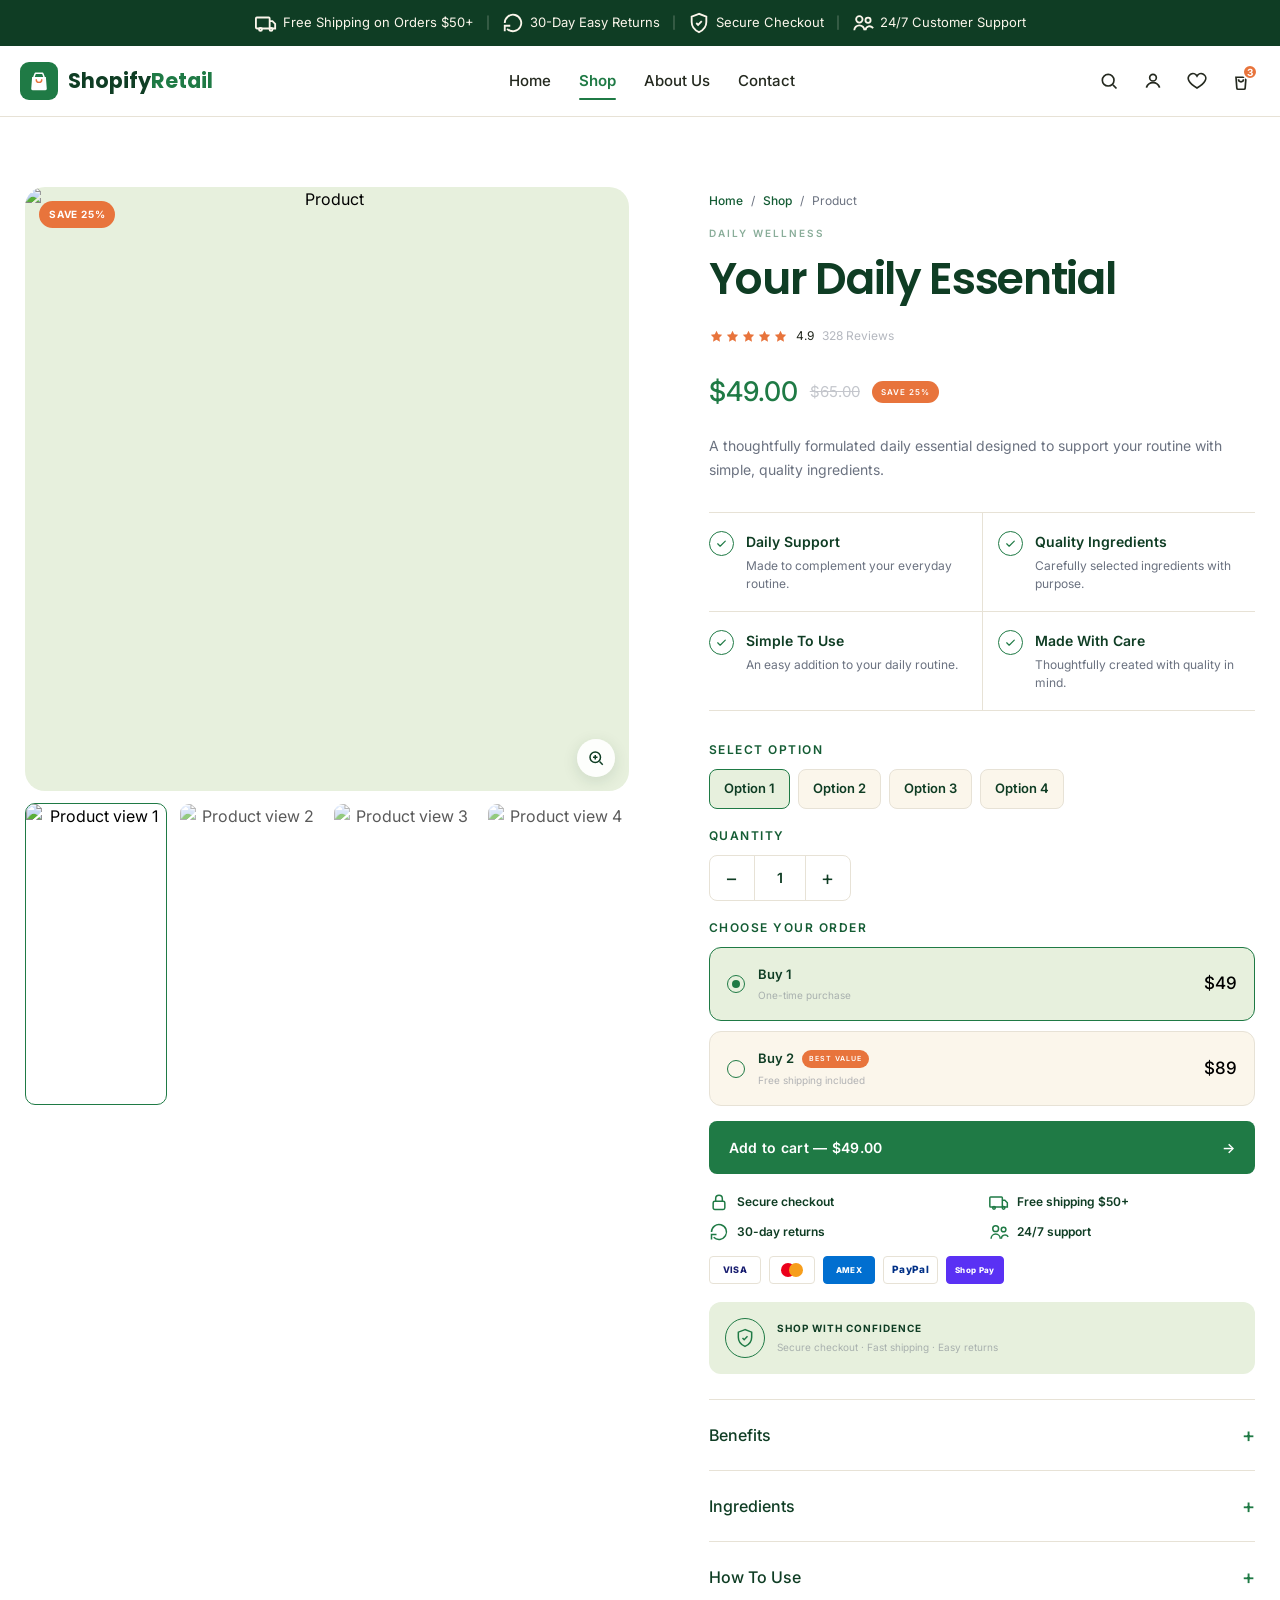
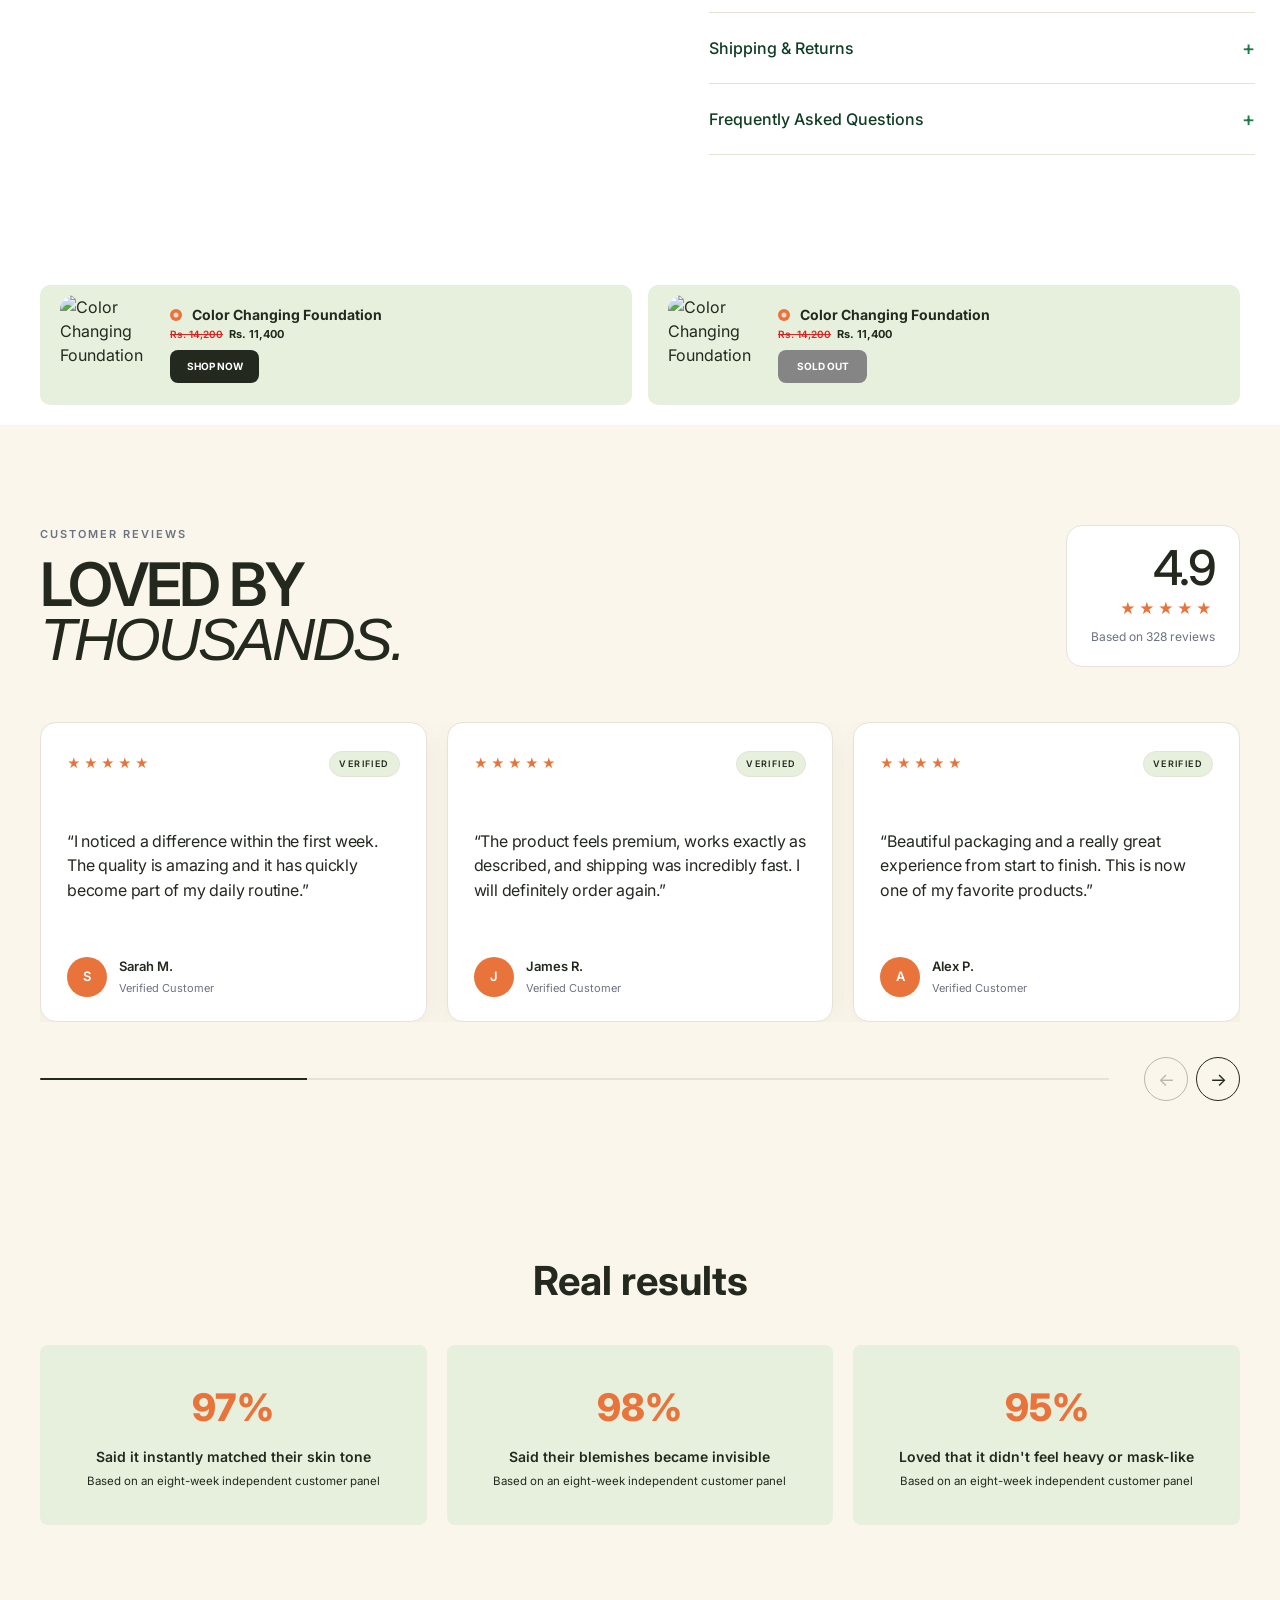
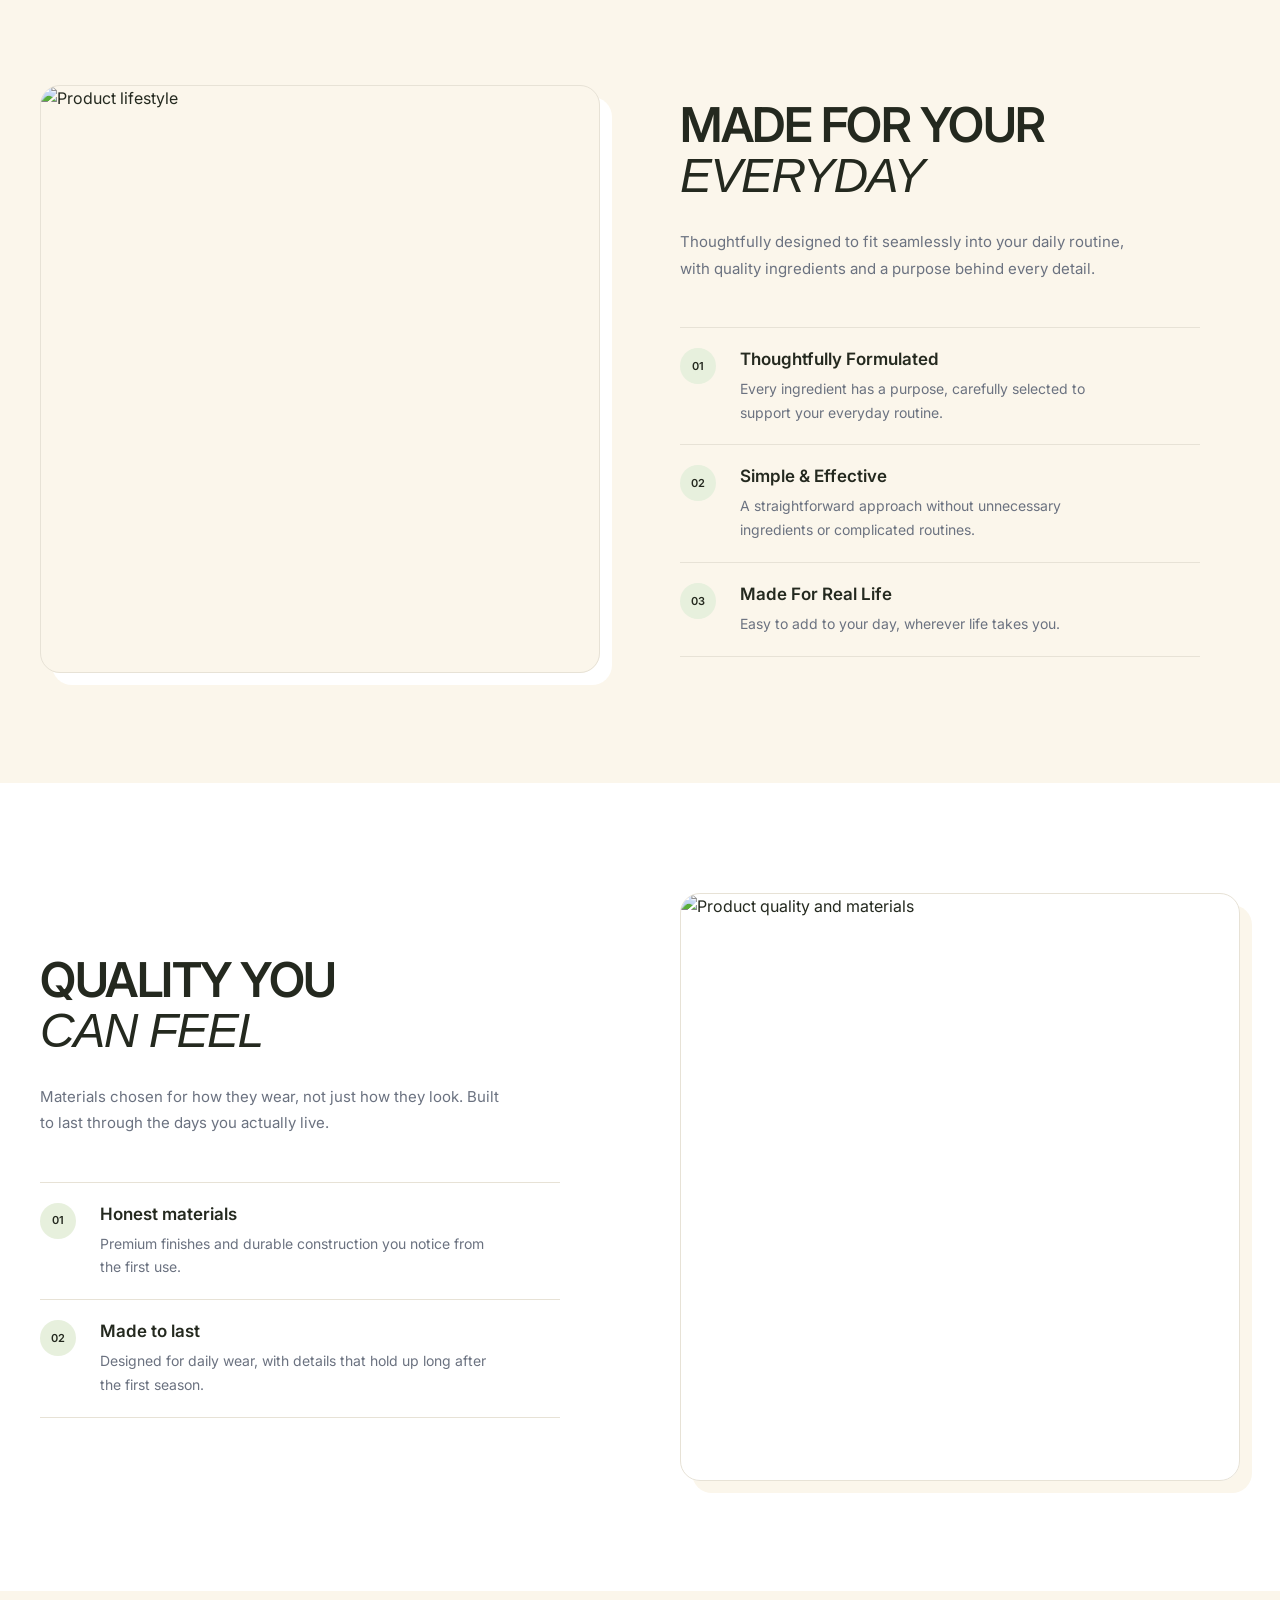
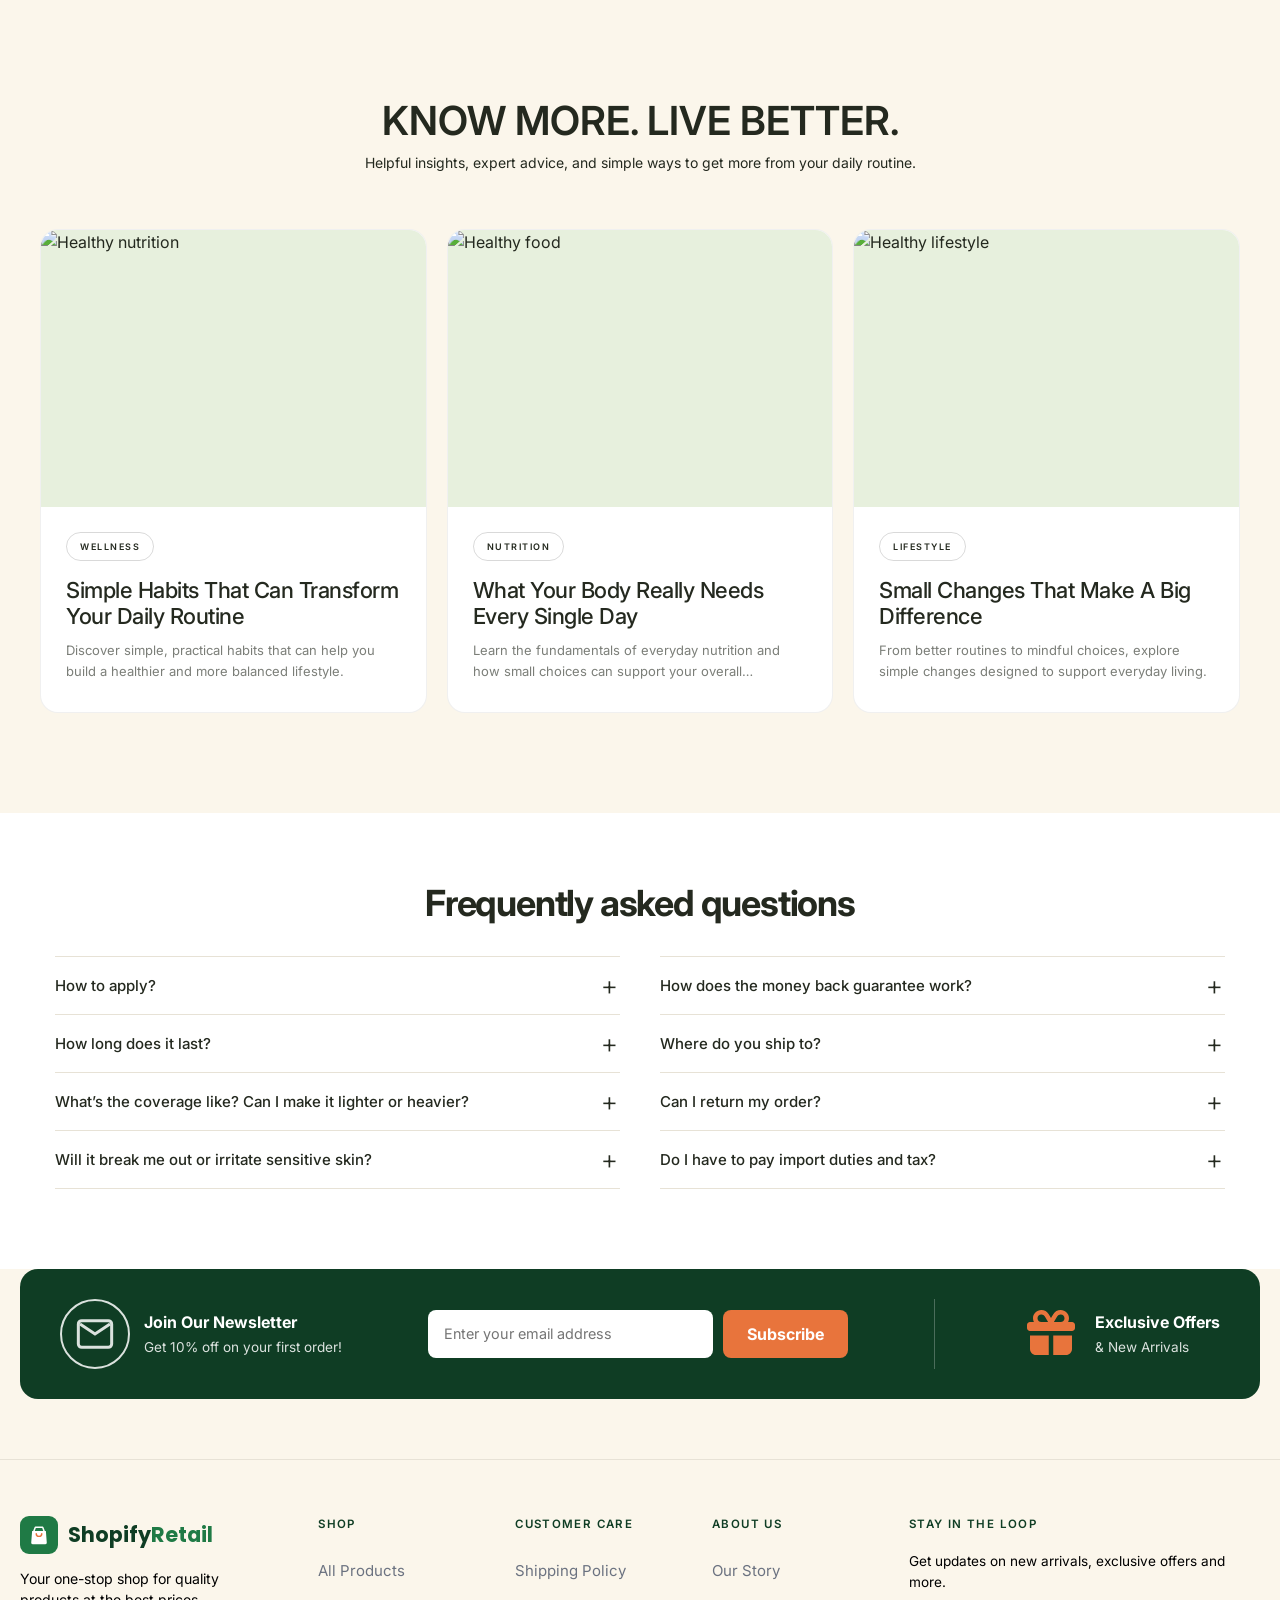
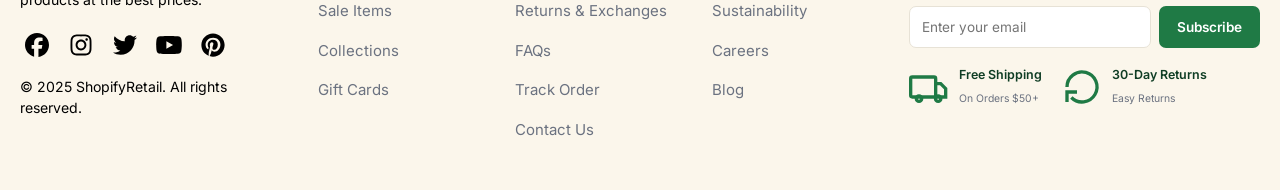
==== commit 27bc4ab4: "Update color scheme and styles across HTML and CSS files for improved visual consistency. Changed st" ====
--- a/product.html
+++ b/product.html
@@ -66,7 +66,7 @@
             <path d="M6.5 7.5 8 3.5h8l1.5 4" stroke="white" stroke-width="1.6" stroke-linecap="round"
               stroke-linejoin="round" />
             <path d="M4.5 7.5h15l1 13a1.5 1.5 0 0 1-1.5 1.6H5a1.5 1.5 0 0 1-1.5-1.6l1-13Z" fill="white" />
-            <path d="M9 10.5a3 3 0 0 0 6 0" stroke="#C56A3A" stroke-width="1.6" stroke-linecap="round" />
+            <path d="M9 10.5a3 3 0 0 0 6 0" stroke="#E8743C" stroke-width="1.6" stroke-linecap="round" />
           </svg>
         </span>
         <span class="logo-text">Shopify<span class="logo-accent">Retail</span></span>
@@ -1034,7 +1034,7 @@
               <path d="M6.5 7.5 8 3.5h8l1.5 4" stroke="white" stroke-width="1.6" stroke-linecap="round"
                 stroke-linejoin="round" />
               <path d="M4.5 7.5h15l1 13a1.5 1.5 0 0 1-1.5 1.6H5a1.5 1.5 0 0 1-1.5-1.6l1-13Z" fill="white" />
-              <path d="M9 10.5a3 3 0 0 0 6 0" stroke="#C56A3A" stroke-width="1.6" stroke-linecap="round" />
+              <path d="M9 10.5a3 3 0 0 0 6 0" stroke="#E8743C" stroke-width="1.6" stroke-linecap="round" />
             </svg>
           </span>
           <span class="logo-text">Shopify<span class="logo-accent">Retail</span></span>
--- a/product.css
+++ b/product.css
@@ -1237,7 +1237,7 @@
   background: var(--white);
   border: 1px solid var(--border);
   border-radius: 16px;
-  box-shadow: 0 8px 28px rgba(42, 33, 27, 0.05);
+  box-shadow: 0 8px 28px rgba(15, 61, 36, 0.06);
 
   display: flex;
   flex-direction: column;
--- a/style.css
+++ b/style.css
@@ -42,18 +42,18 @@
    2. VARIABLES
    ========================================================== */
 :root {
-  --dark-green: #2A211B;
-  --primary-green: #3F342C;
-  --primary-green-dark: #1A1512;
-  --light-green: #F3EBE3;
-  --cream: #FAF6F1;
+  --dark-green: #0F3D24;
+  --primary-green: #1F7A45;
+  --primary-green-dark: #145C34;
+  --light-green: #E7F0DD;
+  --cream: #FBF6EB;
   --white: #FFFFFF;
-  --black: #2A211B;
-  --text-dark: #2A211B;
-  --text-muted: #7A716A;
-  --orange: #C56A3A;
-  --pink: #C56A3A;
-  --border: #E8DFD6;
+  --black: #0F3D24;
+  --text-dark: #24291F;
+  --text-muted: #6B7280;
+  --orange: #E8743C;
+  --pink: #E8743C;
+  --border: #E7E2D6;
 
   --font-heading: "Poppins", Arial, sans-serif;
   --font-body: "Inter", Arial, sans-serif;
@@ -137,7 +137,7 @@
    ========================================================== */
 .announcement-bar {
   background: var(--dark-green);
-  color: #FAF6F1;
+  color: #FBF6EB;
   font-size: 0.76rem;
 }
 
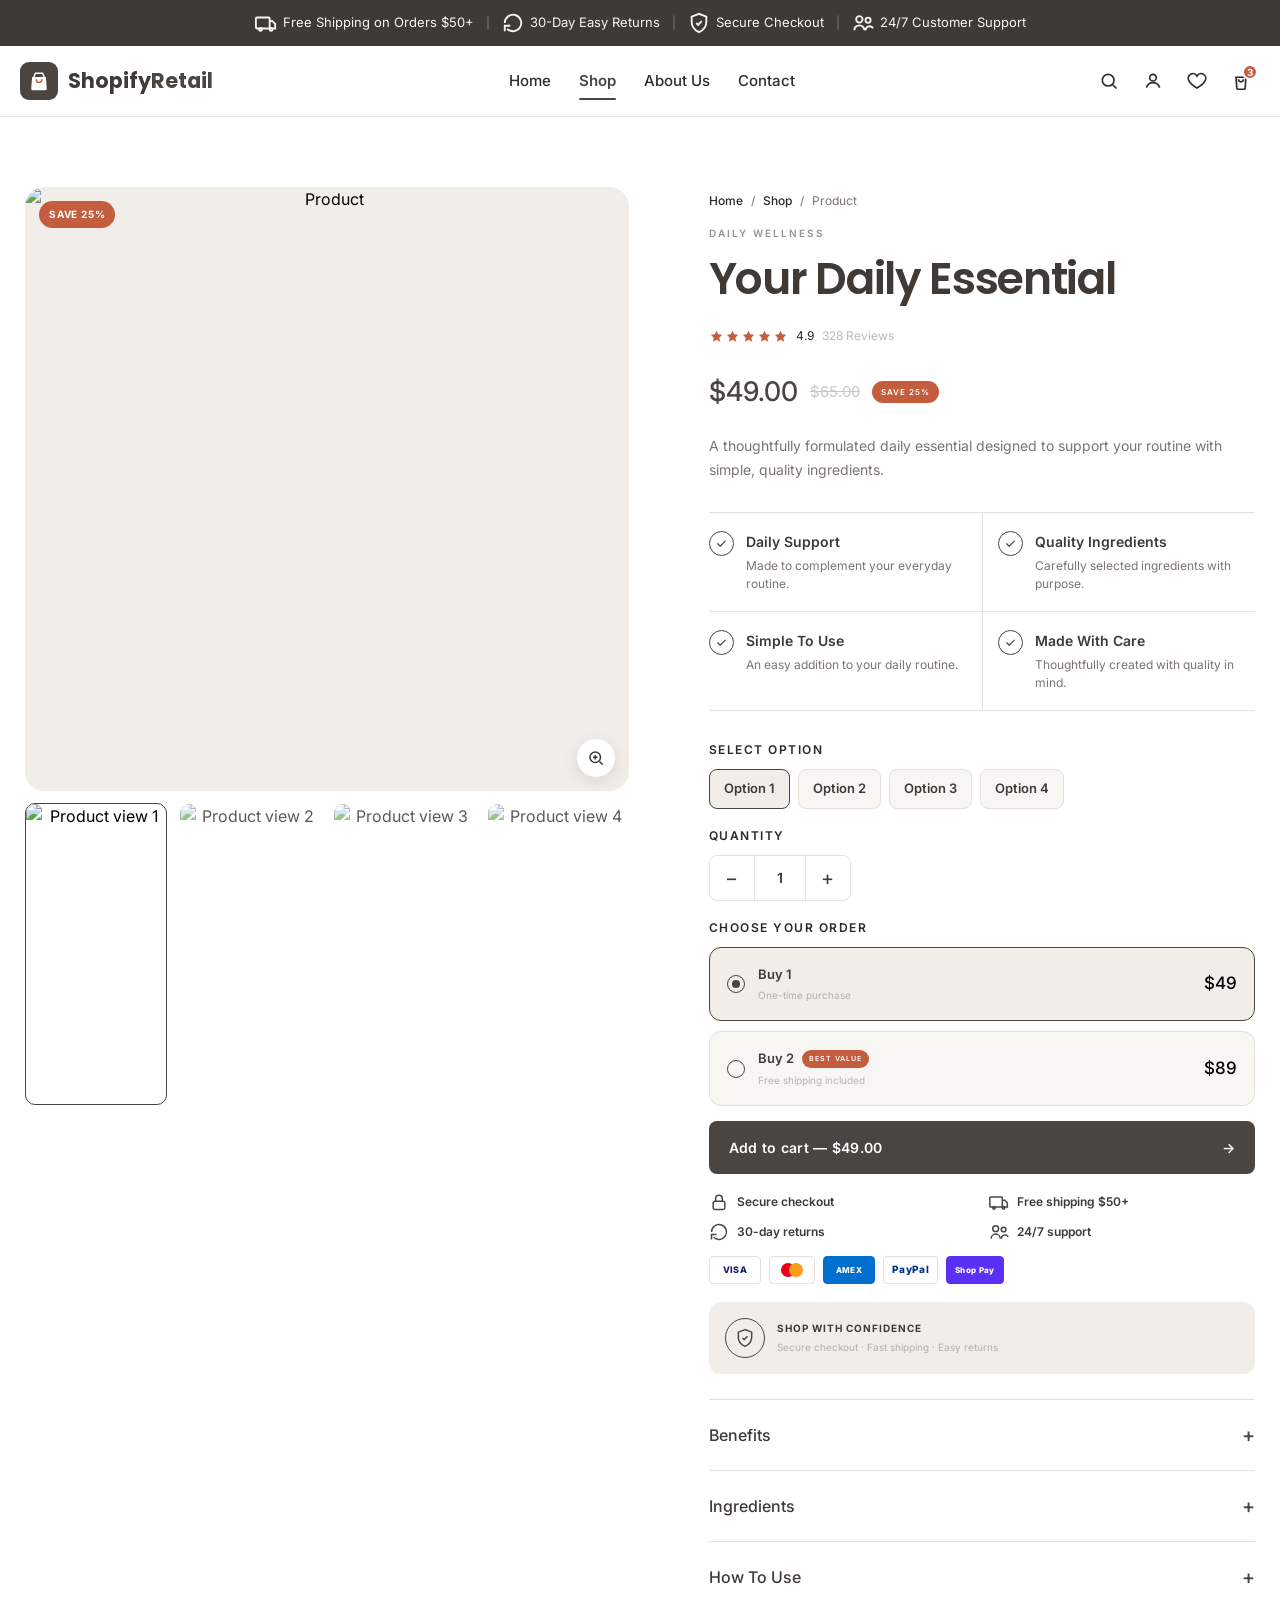
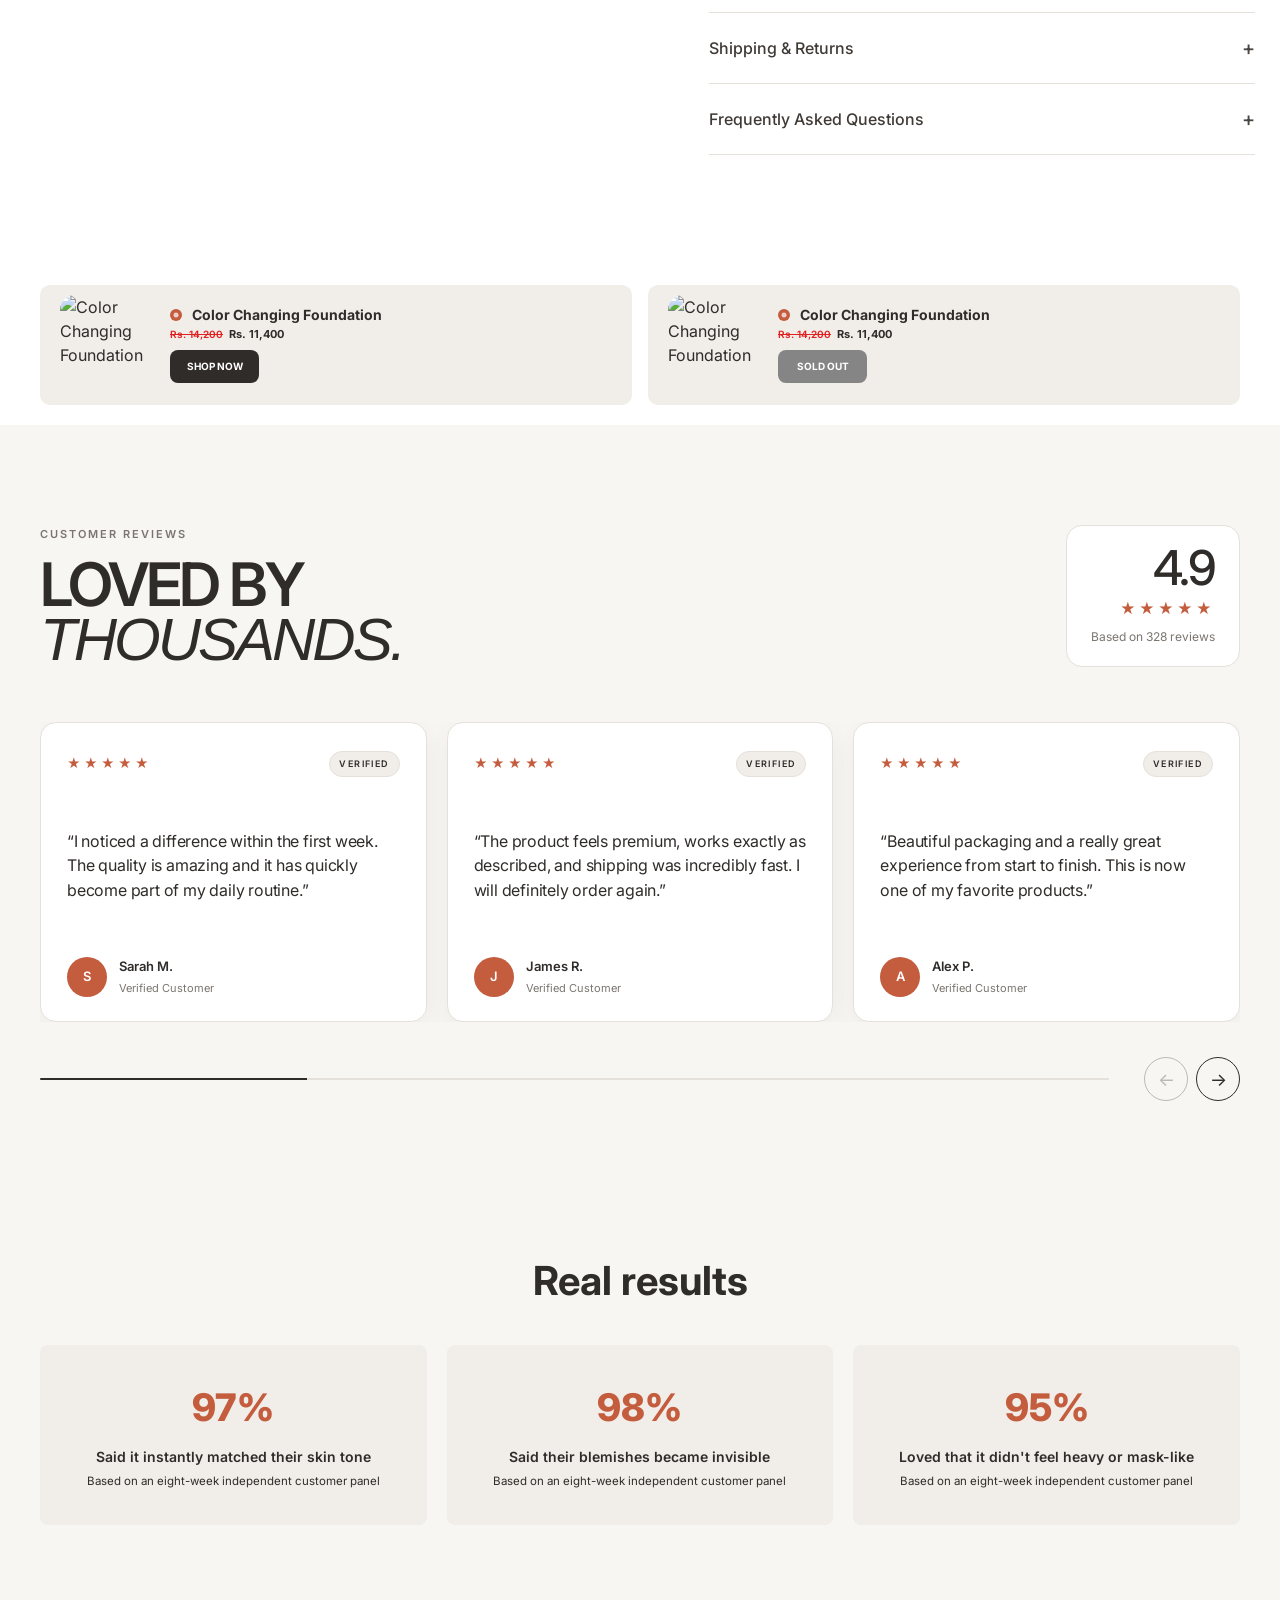
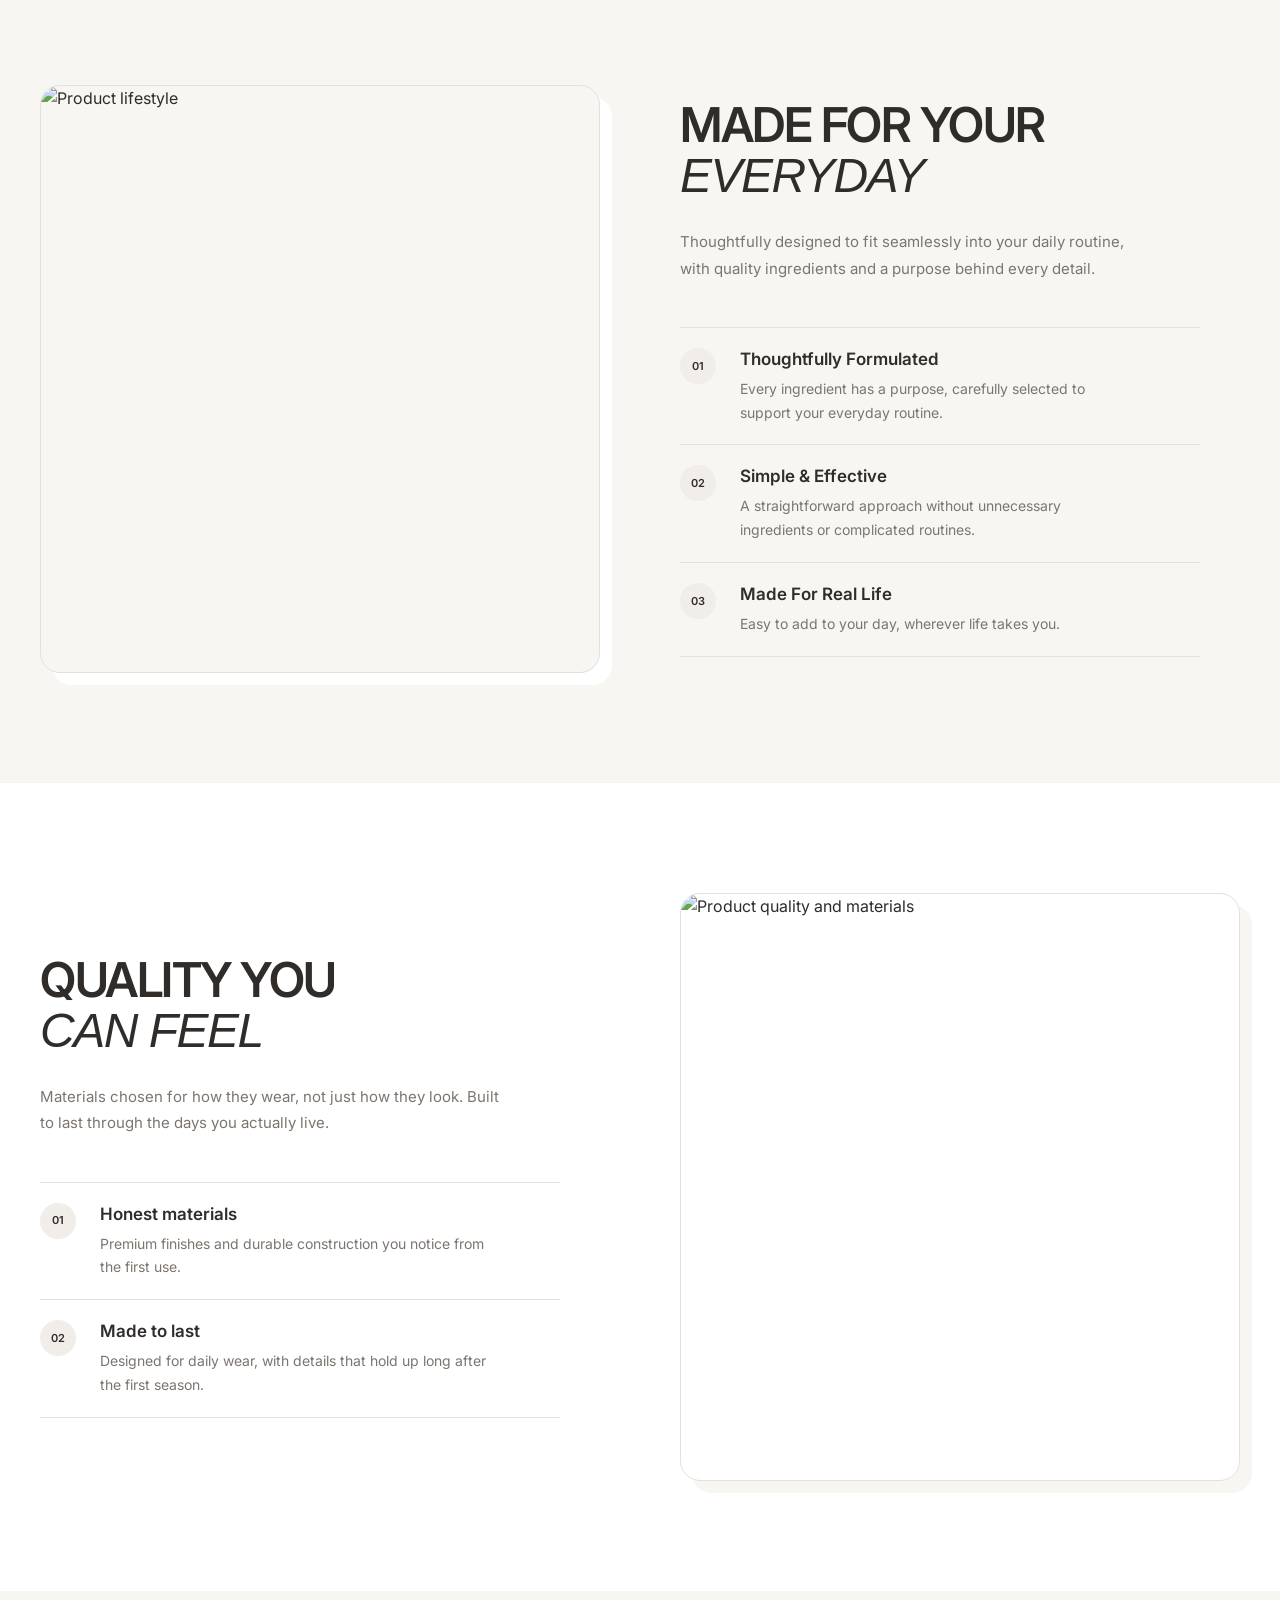
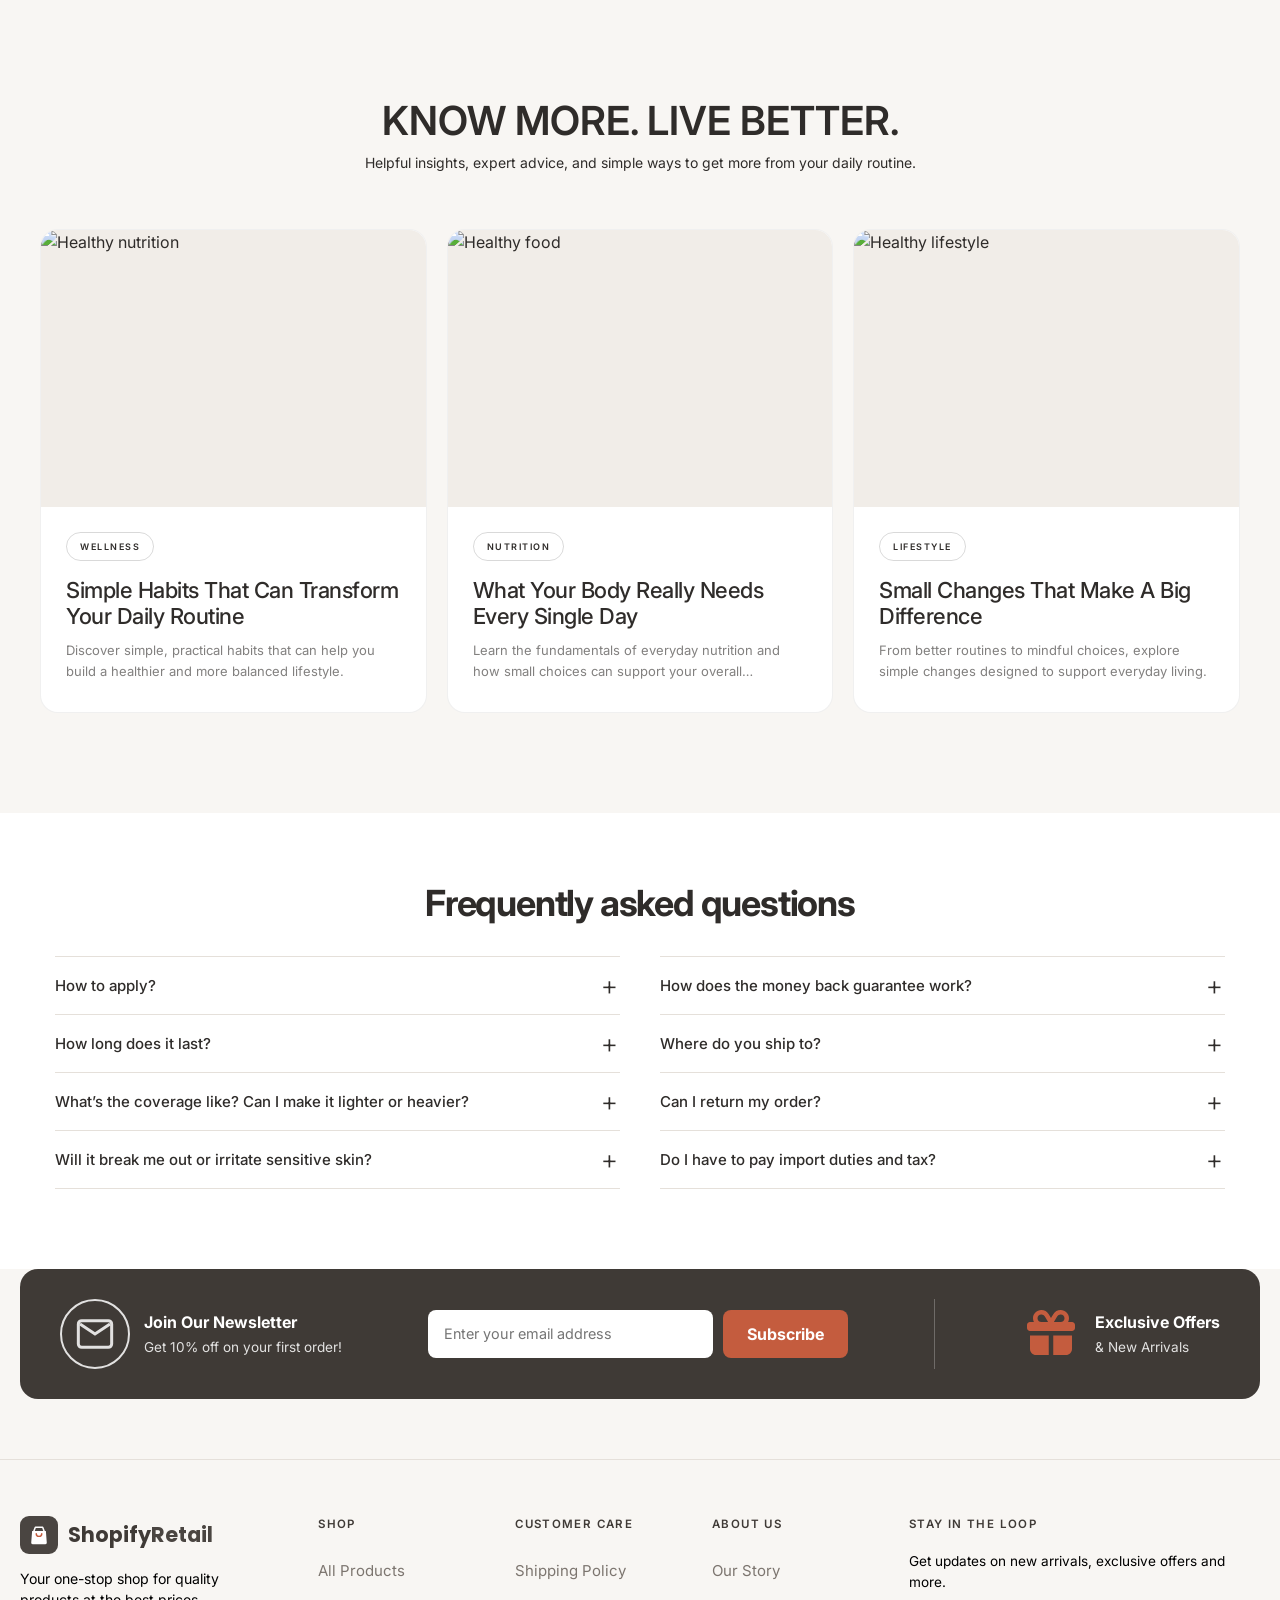
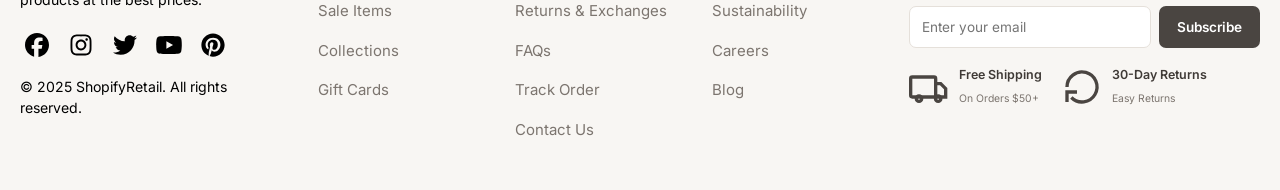
==== commit 5f93b0e6: "Refine color scheme and styles in HTML and CSS files for better visual coherence. Updated stroke col" ====
--- a/product.html
+++ b/product.html
@@ -66,7 +66,7 @@
             <path d="M6.5 7.5 8 3.5h8l1.5 4" stroke="white" stroke-width="1.6" stroke-linecap="round"
               stroke-linejoin="round" />
             <path d="M4.5 7.5h15l1 13a1.5 1.5 0 0 1-1.5 1.6H5a1.5 1.5 0 0 1-1.5-1.6l1-13Z" fill="white" />
-            <path d="M9 10.5a3 3 0 0 0 6 0" stroke="#E8743C" stroke-width="1.6" stroke-linecap="round" />
+            <path d="M9 10.5a3 3 0 0 0 6 0" stroke="#C45C3E" stroke-width="1.6" stroke-linecap="round" />
           </svg>
         </span>
         <span class="logo-text">Shopify<span class="logo-accent">Retail</span></span>
@@ -1034,7 +1034,7 @@
               <path d="M6.5 7.5 8 3.5h8l1.5 4" stroke="white" stroke-width="1.6" stroke-linecap="round"
                 stroke-linejoin="round" />
               <path d="M4.5 7.5h15l1 13a1.5 1.5 0 0 1-1.5 1.6H5a1.5 1.5 0 0 1-1.5-1.6l1-13Z" fill="white" />
-              <path d="M9 10.5a3 3 0 0 0 6 0" stroke="#E8743C" stroke-width="1.6" stroke-linecap="round" />
+              <path d="M9 10.5a3 3 0 0 0 6 0" stroke="#C45C3E" stroke-width="1.6" stroke-linecap="round" />
             </svg>
           </span>
           <span class="logo-text">Shopify<span class="logo-accent">Retail</span></span>
--- a/product.css
+++ b/product.css
@@ -1237,7 +1237,7 @@
   background: var(--white);
   border: 1px solid var(--border);
   border-radius: 16px;
-  box-shadow: 0 8px 28px rgba(15, 61, 36, 0.06);
+  box-shadow: 0 8px 28px rgba(63, 58, 54, 0.06);
 
   display: flex;
   flex-direction: column;
@@ -3504,7 +3504,7 @@
   background: rgba(255, 255, 255, 0.92);
   color: var(--dark-green);
   pointer-events: none;
-  box-shadow: 0 4px 16px rgba(15, 61, 36, 0.12);
+  box-shadow: 0 4px 16px rgba(63, 58, 54, 0.12);
 }
 
 .pdp-zoom-hint svg {
@@ -3689,7 +3689,7 @@
   align-items: center;
   justify-content: center;
   padding: 24px;
-  background: rgba(15, 61, 36, 0.72);
+  background: rgba(63, 58, 54, 0.72);
 }
 
 .pdp-lightbox[hidden] {
--- a/style.css
+++ b/style.css
@@ -42,18 +42,18 @@
    2. VARIABLES
    ========================================================== */
 :root {
-  --dark-green: #0F3D24;
-  --primary-green: #1F7A45;
-  --primary-green-dark: #145C34;
-  --light-green: #E7F0DD;
-  --cream: #FBF6EB;
+  --dark-green: #3F3A36;
+  --primary-green: #4A4541;
+  --primary-green-dark: #2C2926;
+  --light-green: #F1EDE8;
+  --cream: #F8F6F3;
   --white: #FFFFFF;
-  --black: #0F3D24;
-  --text-dark: #24291F;
-  --text-muted: #6B7280;
-  --orange: #E8743C;
-  --pink: #E8743C;
-  --border: #E7E2D6;
+  --black: #3F3A36;
+  --text-dark: #2F2C2A;
+  --text-muted: #7C756F;
+  --orange: #C45C3E;
+  --pink: #C45C3E;
+  --border: #E5E0DA;
 
   --font-heading: "Poppins", Arial, sans-serif;
   --font-body: "Inter", Arial, sans-serif;
@@ -137,7 +137,7 @@
    ========================================================== */
 .announcement-bar {
   background: var(--dark-green);
-  color: #FBF6EB;
+  color: #F8F6F3;
   font-size: 0.76rem;
 }
 
